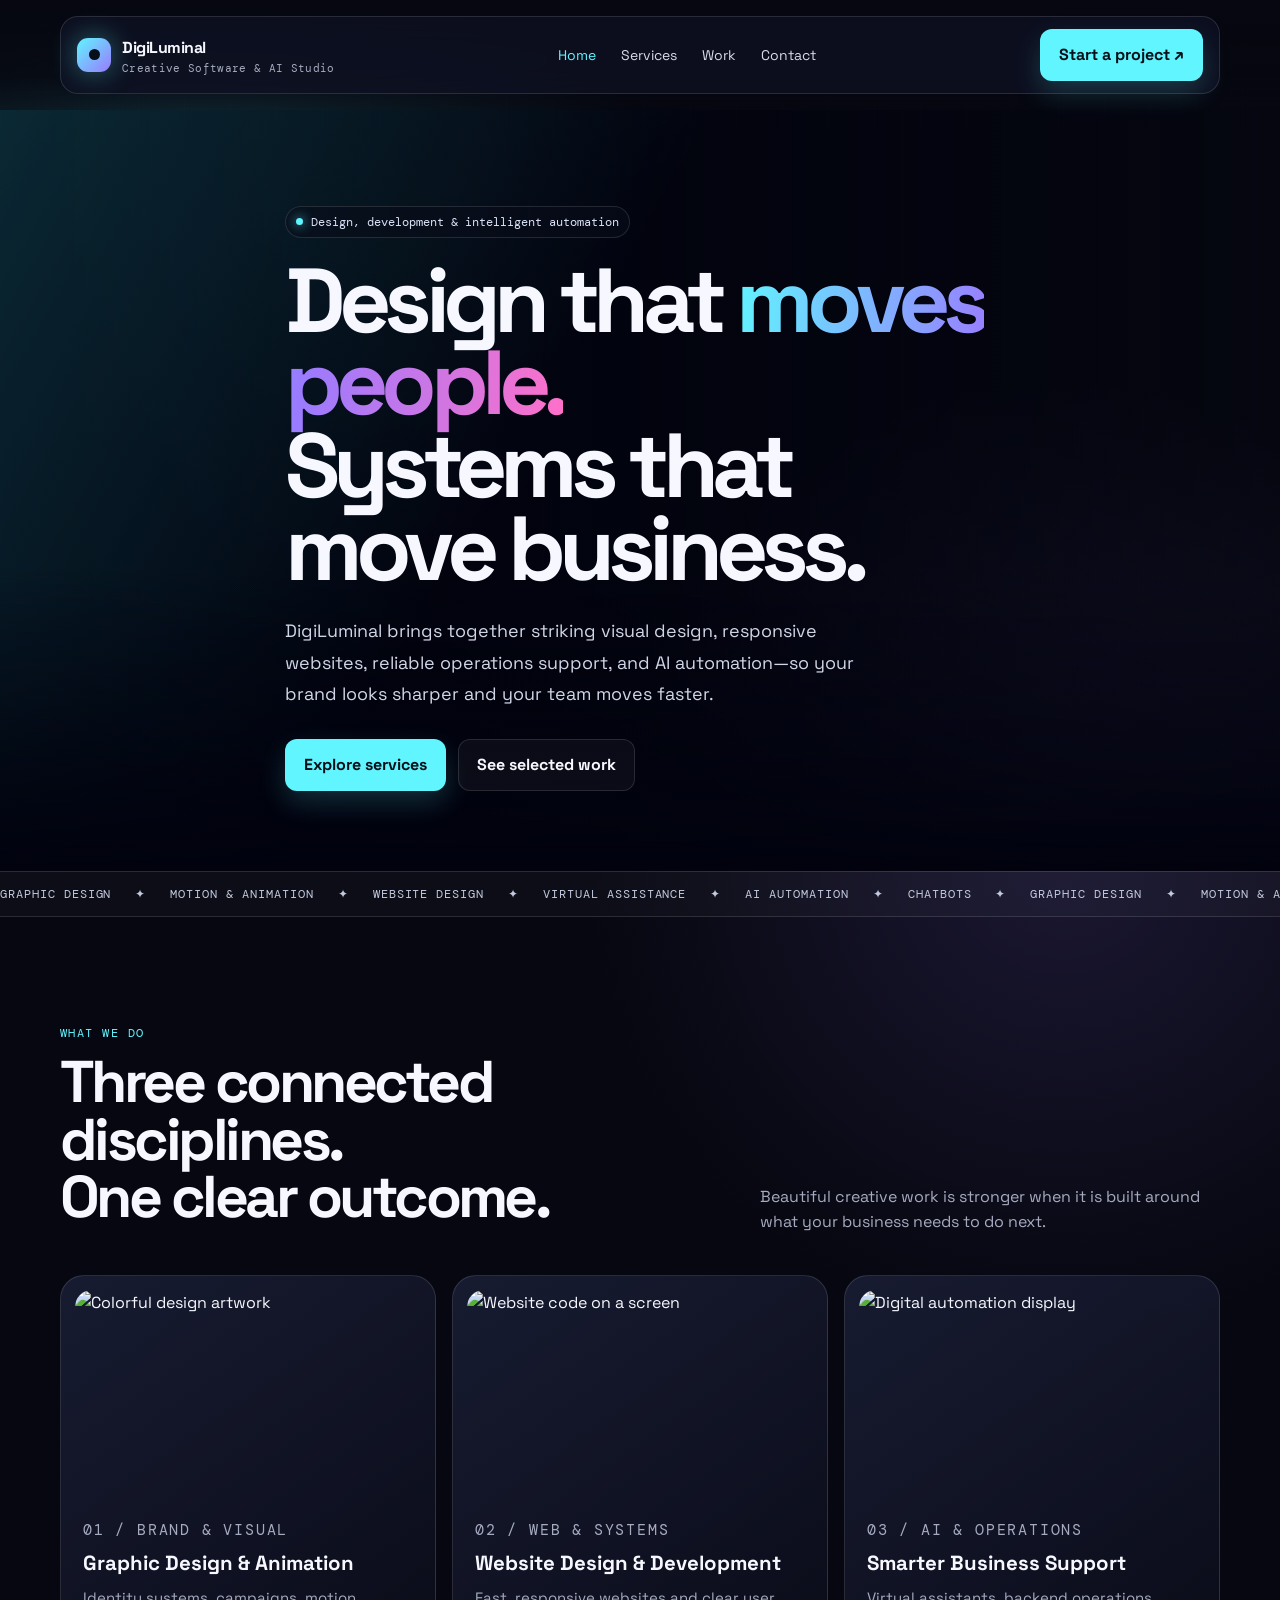
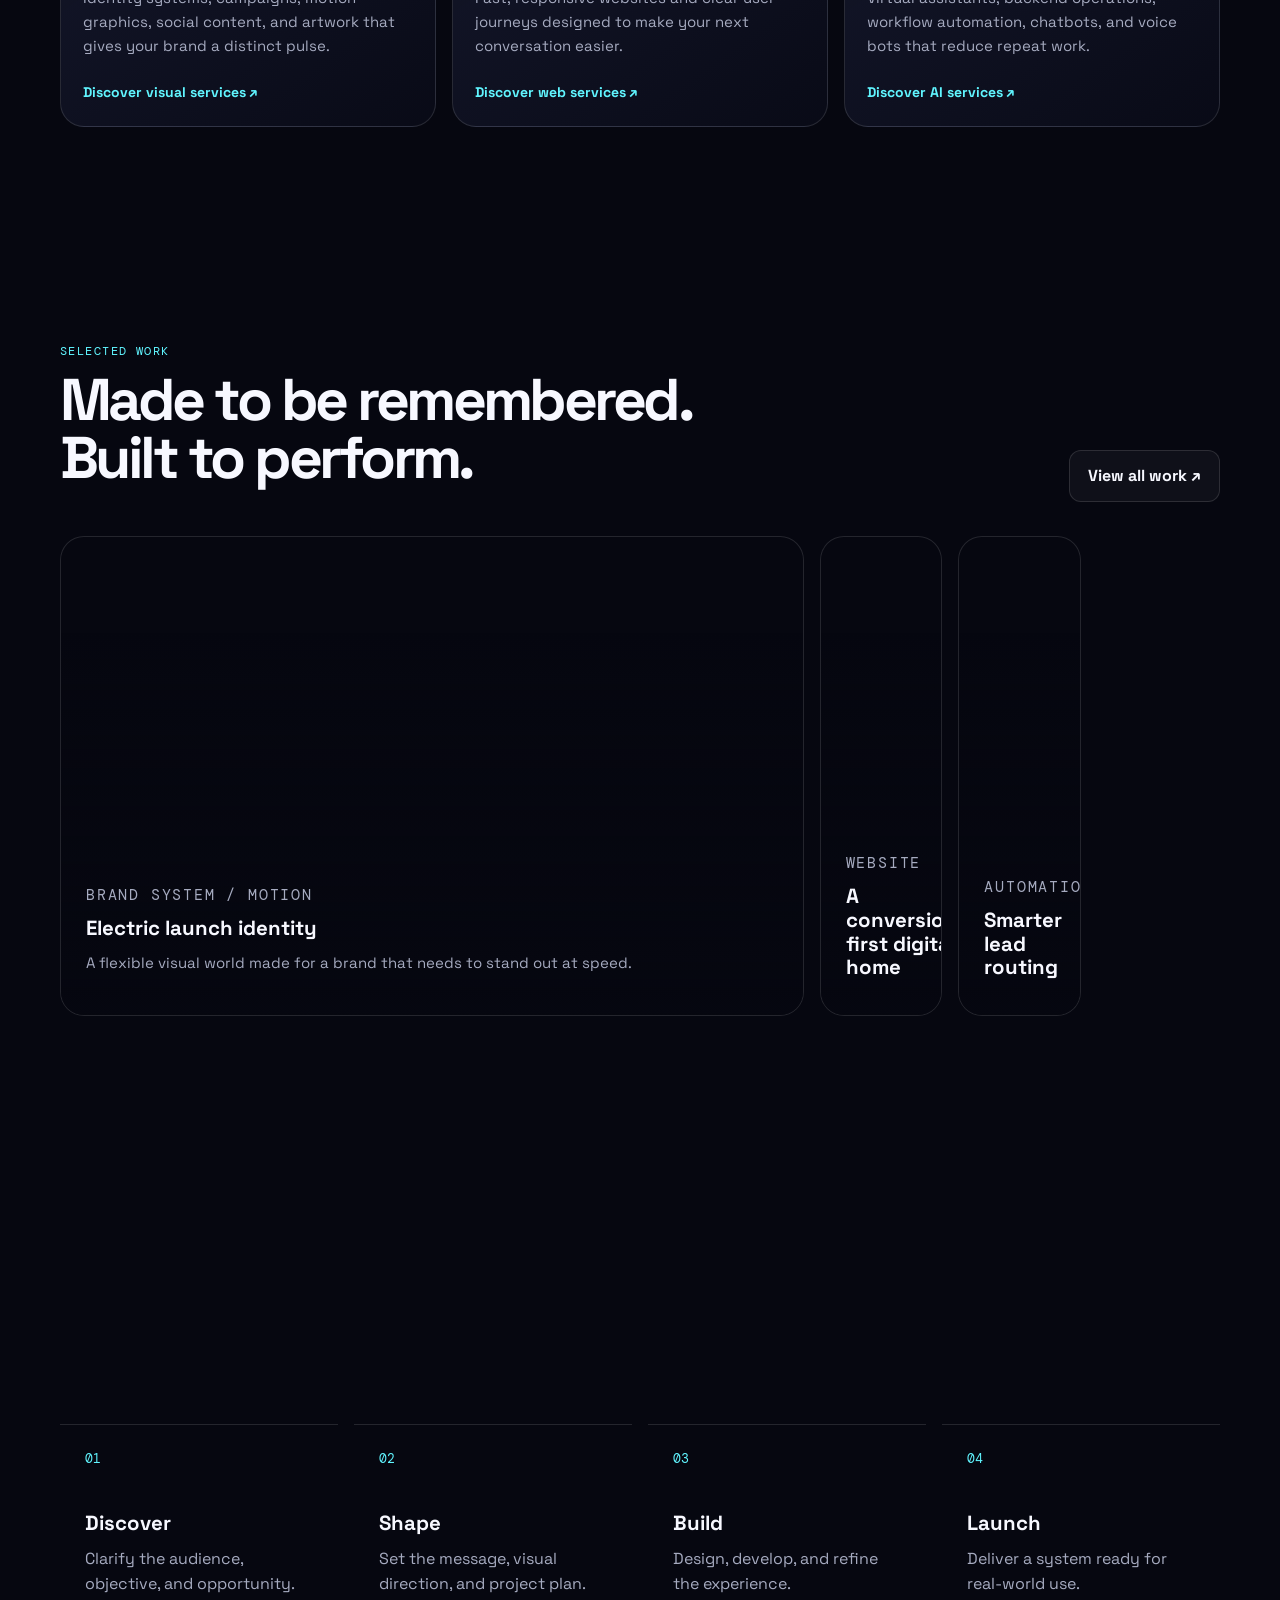
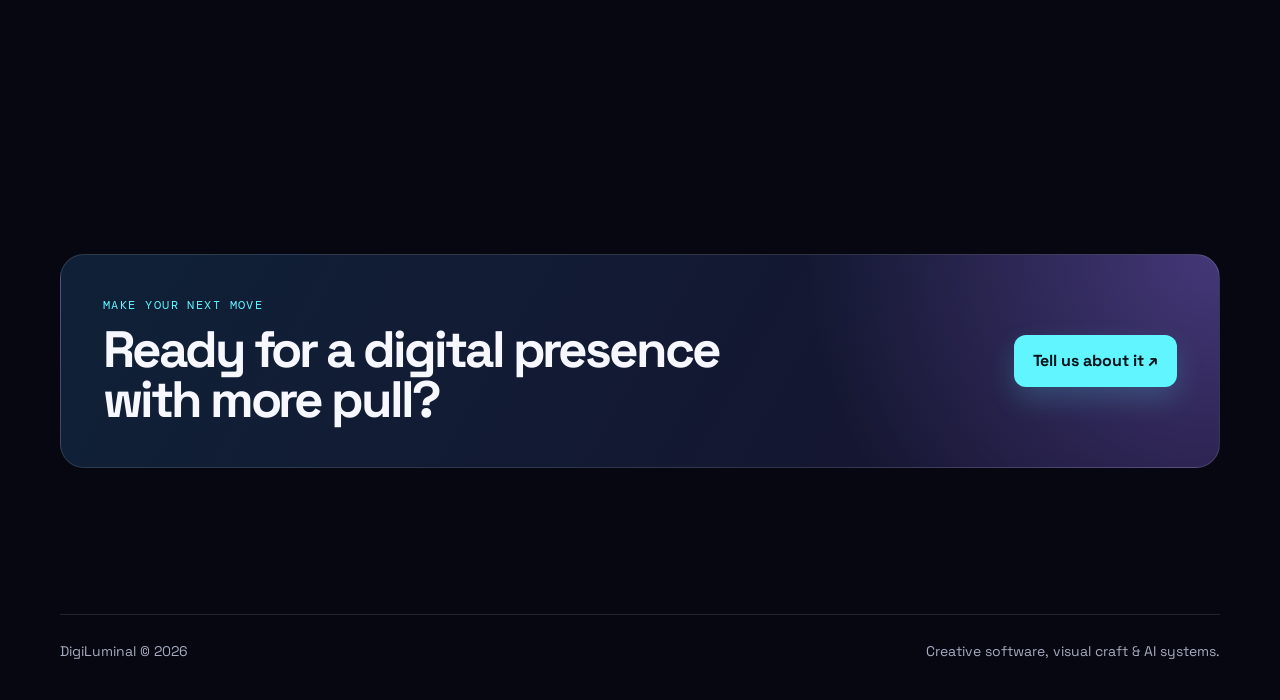
==== DigiLuminal/index.html @ 79107f61 "Add files via upload" ====
<!doctype html>
<html lang="en">
<head>
  <meta charset="utf-8"><meta name="viewport" content="width=device-width,initial-scale=1">
  <meta name="description" content="DigiLuminal is a creative software and AI studio for bold brands and smarter operations.">
  <title>DigiLuminal — Creative Software & AI Studio</title><link rel="stylesheet" href="assets/css/style.css"><script src="assets/js/main.js" defer></script>
</head>
<body>
  <header class="topbar"><div class="container"><nav class="nav"><a class="brand" href="index.html"><span class="mark"><i></i></span><span>DigiLuminal<small>Creative Software & AI Studio</small></span></a><button class="menu-toggle" aria-label="Toggle menu">☰</button><div class="nav-links"><a class="active" href="index.html">Home</a><a href="services.html">Services</a><a href="work.html">Work</a><a href="contact.html">Contact</a></div><a class="button primary" href="contact.html">Start a project ↗</a></nav></div></header>
  <main>
    <section class="hero"><div class="hero-media"></div><div class="container hero-copy reveal"><span class="eyebrow">Design, development & intelligent automation</span><h1>Design that <span class="accent">moves people.</span><br>Systems that move business.</h1><p class="lead">DigiLuminal brings together striking visual design, responsive websites, reliable operations support, and AI automation—so your brand looks sharper and your team moves faster.</p><div class="actions"><a class="button primary" href="services.html">Explore services</a><a class="button secondary" href="work.html">See selected work</a></div></div></section>
    <div class="ticker"><div class="ticker-inner"><span>Graphic Design</span><span>✦</span><span>Motion & Animation</span><span>✦</span><span>Website Design</span><span>✦</span><span>Virtual Assistance</span><span>✦</span><span>AI Automation</span><span>✦</span><span>Chatbots</span><span>✦</span><span>Graphic Design</span><span>✦</span><span>Motion & Animation</span><span>✦</span><span>Website Design</span><span>✦</span><span>Virtual Assistance</span><span>✦</span><span>AI Automation</span><span>✦</span></div></div>
    <section class="section"><div class="container"><div class="section-head reveal"><div><p class="label">What we do</p><h2>Three connected disciplines.<br>One clear outcome.</h2></div><p>Beautiful creative work is stronger when it is built around what your business needs to do next.</p></div><div class="grid-3">
      <article class="card service-card reveal"><img class="card-image" src="https://images.unsplash.com/photo-1558655146-9f40138edfeb?auto=format&fit=crop&w=900&q=80" alt="Colorful design artwork"><div class="card-copy"><p class="label">01 / Brand & visual</p><h3>Graphic Design & Animation</h3><p>Identity systems, campaigns, motion graphics, social content, and artwork that gives your brand a distinct pulse.</p><a class="link" href="services.html#visual">Discover visual services</a></div></article>
      <article class="card service-card reveal"><img class="card-image" src="https://images.unsplash.com/photo-1498050108023-c5249f4df085?auto=format&fit=crop&w=900&q=80" alt="Website code on a screen"><div class="card-copy"><p class="label">02 / Web & systems</p><h3>Website Design & Development</h3><p>Fast, responsive websites and clear user journeys designed to make your next conversation easier.</p><a class="link" href="services.html#web">Discover web services</a></div></article>
      <article class="card service-card reveal"><img class="card-image" src="https://images.unsplash.com/photo-1550751827-4bd374c3f58b?auto=format&fit=crop&w=900&q=80" alt="Digital automation display"><div class="card-copy"><p class="label">03 / AI & operations</p><h3>Smarter Business Support</h3><p>Virtual assistants, backend operations, workflow automation, chatbots, and voice bots that reduce repeat work.</p><a class="link" href="services.html#automation">Discover AI services</a></div></article>
    </div></div></section>
    <section class="section"><div class="container"><div class="section-head reveal"><div><p class="label">Selected work</p><h2>Made to be remembered.<br>Built to perform.</h2></div><a class="button secondary" href="work.html">View all work ↗</a></div><div class="work-grid"><article class="card case large reveal"><div class="case-copy"><p class="label">Brand system / motion</p><h3>Electric launch identity</h3><p>A flexible visual world made for a brand that needs to stand out at speed.</p></div></article><div class="grid-3"><article class="card case reveal"><div class="case-copy"><p class="label">Website</p><h3>A conversion-first digital home</h3></div></article><article class="card case reveal"><div class="case-copy"><p class="label">Automation</p><h3>Smarter lead routing</h3></div></article></div></div></div></section>
    <section class="section"><div class="container"><div class="section-head reveal"><div><p class="label">How it works</p><h2>Creative clarity from<br>first brief to launch.</h2></div><p>We keep the process collaborative, direct, and focused on work that makes a measurable difference.</p></div><div class="process"><article class="step reveal"><h3>Discover</h3><p>Clarify the audience, objective, and opportunity.</p></article><article class="step reveal"><h3>Shape</h3><p>Set the message, visual direction, and project plan.</p></article><article class="step reveal"><h3>Build</h3><p>Design, develop, and refine the experience.</p></article><article class="step reveal"><h3>Launch</h3><p>Deliver a system ready for real-world use.</p></article></div></div></section>
    <section class="section"><div class="container"><div class="cta-band reveal"><div><p class="label">Make your next move</p><h2>Ready for a digital presence with more pull?</h2></div><a class="button primary" href="contact.html">Tell us about it ↗</a></div></div></section>
  </main>
  <footer class="footer"><div class="container footer-inner"><span>DigiLuminal © <span data-year></span></span><span>Creative software, visual craft & AI systems.</span></div></footer>
</body></html>
---- DigiLuminal/assets/css/style.css ----
@import url('https://fonts.googleapis.com/css2?family=DM+Mono:wght@400;500&family=Space+Grotesk:wght@400;500;600;700&display=swap');

:root { --ink:#060710; --panel:#101324; --text:#f7f8ff; --muted:#a6abc0; --cyan:#60f5ff; --violet:#9a7bff; --pink:#ff70c9; --line:rgba(255,255,255,.12); --radius:24px; }
* { box-sizing:border-box; }
html { scroll-behavior:smooth; }
body { margin:0; color:var(--text); background:radial-gradient(circle at 15% 5%,rgba(85,242,255,.13),transparent 28rem),radial-gradient(circle at 83% 22%,rgba(154,123,255,.14),transparent 30rem),var(--ink); font:16px/1.6 'Space Grotesk',Arial,sans-serif; overflow-x:hidden; }
body:before { content:''; position:fixed; inset:0; pointer-events:none; opacity:.17; background-image:linear-gradient(rgba(255,255,255,.055) 1px,transparent 1px),linear-gradient(90deg,rgba(255,255,255,.055) 1px,transparent 1px); background-size:46px 46px; mask-image:linear-gradient(#000,transparent 80%); }
a { color:inherit; text-decoration:none; } img { max-width:100%; display:block; } button,input,select,textarea { font:inherit; }
.container { width:min(1160px,calc(100% - 32px)); margin:auto; }
.topbar { position:sticky; top:0; z-index:10; padding:16px 0; background:linear-gradient(var(--ink),rgba(6,7,16,.72) 70%,transparent); }
.nav { display:flex; align-items:center; justify-content:space-between; gap:20px; padding:12px 16px; background:rgba(16,19,36,.72); border:1px solid var(--line); border-radius:18px; backdrop-filter:blur(18px); }
.brand { display:flex; align-items:center; gap:11px; font-weight:700; letter-spacing:-.03em; }.brand small{display:block;color:var(--muted);font:11px 'DM Mono',monospace;letter-spacing:.03em}.mark { width:34px;height:34px;border-radius:11px;display:grid;place-items:center;background:linear-gradient(135deg,var(--cyan),var(--violet));box-shadow:0 0 28px rgba(96,245,255,.4)}.mark i{width:11px;height:11px;border-radius:50%;background:#071019;display:block}
.nav-links { display:flex; align-items:center; gap:25px; color:#d7dbec; font-size:14px; }.nav-links a:hover,.nav-links a.active { color:var(--cyan); }.menu-toggle{display:none}
.button { display:inline-flex; align-items:center; justify-content:center; gap:8px; padding:12px 18px; border:1px solid transparent; border-radius:12px; font-weight:700; transition:transform .2s,box-shadow .2s,border-color .2s; cursor:pointer; }.button:hover{transform:translateY(-2px)}.button.primary{color:#071019;background:var(--cyan);box-shadow:0 12px 28px rgba(96,245,255,.18)}.button.secondary{border-color:var(--line);background:rgba(255,255,255,.04)}
.hero { position:relative; min-height:680px; display:grid; align-items:center; overflow:hidden; }.hero-media { position:absolute;inset:0;z-index:-2;background:linear-gradient(90deg,#060710 4%,rgba(6,7,16,.76) 49%,rgba(6,7,16,.23)),url('https://images.unsplash.com/photo-1550745165-9bc0b252726f?auto=format&fit=crop&w=1800&q=85') center/cover;filter:saturate(1.25) contrast(1.04);}.hero-media:after{content:'';position:absolute;inset:0;background:linear-gradient(transparent 60%,var(--ink)),linear-gradient(120deg,rgba(96,245,255,.15),transparent 42%)}
.hero-copy { max-width:710px; padding:96px 0 80px; }.eyebrow { display:inline-flex;gap:8px;align-items:center;padding:7px 10px;border:1px solid var(--line);border-radius:999px;background:rgba(9,12,25,.6);color:#dce3f8;font:12px 'DM Mono',monospace; }.eyebrow:before{content:'';width:7px;height:7px;border-radius:50%;background:var(--cyan);box-shadow:0 0 12px var(--cyan)}
h1,h2,h3,p { margin-top:0; }h1{font-size:clamp(3.2rem,7.1vw,6.6rem);line-height:.91;letter-spacing:-.075em;margin:22px 0 25px}h2{font-size:clamp(2.15rem,4.6vw,4.1rem);line-height:.98;letter-spacing:-.06em;margin-bottom:15px}h3{font-size:1.28rem;line-height:1.15;margin-bottom:10px}.accent{background:linear-gradient(95deg,var(--cyan),var(--violet),var(--pink));color:transparent;background-clip:text}.lead{max-width:610px;color:#d1d6e7;font-size:clamp(1rem,1.4vw,1.18rem);line-height:1.75}.actions{display:flex;flex-wrap:wrap;gap:12px;margin-top:30px}
.section{padding:108px 0;}.section-head{display:flex;justify-content:space-between;gap:24px;align-items:end;margin-bottom:34px}.section-head>p{max-width:460px;color:var(--muted);margin-bottom:6px}.label{color:var(--cyan);text-transform:uppercase;font:12px 'DM Mono',monospace;letter-spacing:.12em;margin-bottom:12px}
.ticker{border-top:1px solid var(--line);border-bottom:1px solid var(--line);overflow:hidden;background:rgba(255,255,255,.025)}.ticker-inner{width:max-content;display:flex;gap:24px;padding:14px 0;animation:ticker 24s linear infinite;color:#c2c9de;font:12px 'DM Mono',monospace;letter-spacing:.08em;text-transform:uppercase}@keyframes ticker{to{transform:translateX(-50%)}}
.grid-3,.work-grid,.details-grid,.process { display:grid;gap:16px; }.grid-3{grid-template-columns:repeat(3,1fr)}.card{border:1px solid var(--line);border-radius:var(--radius);background:linear-gradient(145deg,rgba(27,31,55,.85),rgba(10,12,25,.78));overflow:hidden}.service-card{padding:14px;transition:transform .25s,border-color .25s}.service-card:hover{transform:translateY(-6px);border-color:rgba(96,245,255,.52)}.card-image{height:210px;object-fit:cover;width:100%;border-radius:17px}.card-copy{padding:20px 8px 8px}.card-copy p,.case-copy p,.detail-copy p{color:var(--muted);font-size:15px}.link{display:inline-flex;color:var(--cyan);font-size:14px;font-weight:700;margin-top:8px}.link:after{content:' ↗';margin-left:3px}
.work-grid{grid-template-columns:1.3fr .7fr}.case{min-height:310px;position:relative;background:center/cover;display:flex;align-items:end}.case:after{content:'';position:absolute;inset:0;background:linear-gradient(transparent 20%,rgba(6,7,16,.95))}.case-copy{position:relative;z-index:1;padding:25px}.case.large{min-height:480px}.case:first-child{background-image:url('https://images.unsplash.com/photo-1634017839464-5c339ebe3cb4?auto=format&fit=crop&w=1600&q=85')}.case:nth-child(2){background-image:url('https://images.unsplash.com/photo-1558655146-9f40138edfeb?auto=format&fit=crop&w=1000&q=85')}.case:nth-child(3){background-image:url('https://images.unsplash.com/photo-1550751827-4bd374c3f58b?auto=format&fit=crop&w=1000&q=85')}
.process{grid-template-columns:repeat(4,1fr);counter-reset:step}.step{padding:25px;border-top:1px solid var(--line);color:var(--muted)}.step:before{counter-increment:step;content:'0' counter(step);display:block;color:var(--cyan);font:13px 'DM Mono',monospace;margin-bottom:45px}.step h3{color:var(--text)}
.cta-band{padding:42px;border-radius:var(--radius);background:radial-gradient(circle at 100% 0,rgba(154,123,255,.35),transparent 35%),linear-gradient(120deg,#0f2137,#17122f);border:1px solid var(--line);display:flex;justify-content:space-between;align-items:center;gap:30px}.cta-band h2{font-size:clamp(2rem,4vw,3.5rem);margin:0;max-width:690px}.footer{padding:38px 0;color:var(--muted);font-size:14px}.footer-inner{border-top:1px solid var(--line);padding-top:25px;display:flex;justify-content:space-between;gap:20px}
.page-hero{padding:100px 0 55px;position:relative}.page-hero .lead{max-width:700px}.details-grid{grid-template-columns:repeat(2,1fr)}.service-detail{display:grid;grid-template-columns:.85fr 1.15fr;min-height:400px}.detail-visual{min-height:100%;background:center/cover}.service-detail:nth-child(1) .detail-visual{background-image:url('https://images.unsplash.com/photo-1558655146-d09347e92766?auto=format&fit=crop&w=1000&q=85')}.service-detail:nth-child(2) .detail-visual{background-image:url('https://images.unsplash.com/photo-1498050108023-c5249f4df085?auto=format&fit=crop&w=1000&q=85')}.service-detail:nth-child(3) .detail-visual{background-image:url('https://images.unsplash.com/photo-1454165804606-c3d57bc86b40?auto=format&fit=crop&w=1000&q=85')}.service-detail:nth-child(4) .detail-visual{background-image:url('https://images.unsplash.com/photo-1531482615713-2afd69097998?auto=format&fit=crop&w=1000&q=85')}.service-detail:nth-child(5) .detail-visual{background-image:url('https://images.unsplash.com/photo-1555949963-aa79dcee981c?auto=format&fit=crop&w=1000&q=85')}.service-detail:nth-child(6) .detail-visual{background-image:url('https://images.unsplash.com/photo-1516321318423-f06f85e504b3?auto=format&fit=crop&w=1000&q=85')}.detail-copy{padding:28px}.detail-copy ul{padding-left:18px;color:#d7dcec}.detail-copy li{margin:8px 0}.stat-row{display:grid;grid-template-columns:repeat(3,1fr);gap:16px}.stat{padding:22px}.stat strong{display:block;font-size:2rem;color:var(--cyan)}
.filter-row{display:flex;flex-wrap:wrap;gap:9px;margin-bottom:25px}.filter{padding:8px 12px;background:transparent;border:1px solid var(--line);color:#dce1f3;border-radius:999px;cursor:pointer}.filter.active,.filter:hover{color:#061019;background:var(--cyan);border-color:var(--cyan)}.portfolio-grid{display:grid;grid-template-columns:repeat(12,1fr);gap:16px}.project{grid-column:span 4;min-height:355px;position:relative;display:flex;align-items:end;background:center/cover;overflow:hidden}.project.wide{grid-column:span 8}.project:after{content:'';position:absolute;inset:0;background:linear-gradient(transparent,rgba(6,7,16,.94))}.project-copy{position:relative;z-index:1;padding:24px}.project:nth-child(1){background-image:url('https://images.unsplash.com/photo-1550745165-9bc0b252726f?auto=format&fit=crop&w=1200&q=85')}.project:nth-child(2){background-image:url('https://images.unsplash.com/photo-1561070791-2526d30994b5?auto=format&fit=crop&w=1200&q=85')}.project:nth-child(3){background-image:url('https://images.unsplash.com/photo-1558655146-364adaf1fcc9?auto=format&fit=crop&w=1200&q=85')}.project:nth-child(4){background-image:url('https://images.unsplash.com/photo-1551288049-bebda4e38f71?auto=format&fit=crop&w=1200&q=85')}.project:nth-child(5){background-image:url('https://images.unsplash.com/photo-1497366754035-f200968a6e72?auto=format&fit=crop&w=1200&q=85')}
.contact-grid{display:grid;grid-template-columns:.8fr 1.2fr;gap:42px;align-items:start}.contact-points{display:grid;gap:12px;margin-top:30px}.point{padding:16px;border-left:2px solid var(--cyan);background:rgba(255,255,255,.035)}.form{padding:25px}.field{display:grid;gap:7px;margin-bottom:15px}.field label{font-size:14px;color:#d9dff1}.field input,.field select,.field textarea{width:100%;color:white;background:rgba(255,255,255,.045);border:1px solid var(--line);border-radius:10px;padding:12px}.field textarea{resize:vertical;min-height:130px}.field input:focus,.field select:focus,.field textarea:focus{outline:2px solid rgba(96,245,255,.35);border-color:var(--cyan)}.form-status{min-height:24px;margin:10px 0 0;color:var(--cyan);font-size:14px}
.reveal{opacity:0;transform:translateY(20px);transition:opacity .65s ease,transform .65s ease}.reveal.visible{opacity:1;transform:none}
@media(max-width:800px){.nav-links{display:none}.nav-links.open{display:flex;position:absolute;top:70px;left:0;right:0;padding:17px;flex-direction:column;align-items:stretch;background:#101324;border:1px solid var(--line);border-radius:16px}.menu-toggle{display:grid;place-items:center;width:38px;height:38px;color:white;background:transparent;border:1px solid var(--line);border-radius:10px}.nav>.button{display:none}.grid-3,.process,.details-grid,.contact-grid,.work-grid{grid-template-columns:1fr}.work-grid .large{min-height:375px}.section{padding:76px 0}.section-head,.cta-band{align-items:flex-start;flex-direction:column}.service-detail{grid-template-columns:1fr}.detail-visual{height:210px}.portfolio-grid{grid-template-columns:1fr}.project,.project.wide{grid-column:auto;min-height:310px}.stat-row{grid-template-columns:1fr}.hero{min-height:590px}.hero-media{background-position:60% center}.footer-inner{flex-direction:column}.page-hero{padding-top:65px}}
@media(prefers-reduced-motion:reduce){*,*:before,*:after{animation-duration:.01ms!important;animation-iteration-count:1!important;scroll-behavior:auto!important;transition-duration:.01ms!important}.reveal{opacity:1;transform:none}}
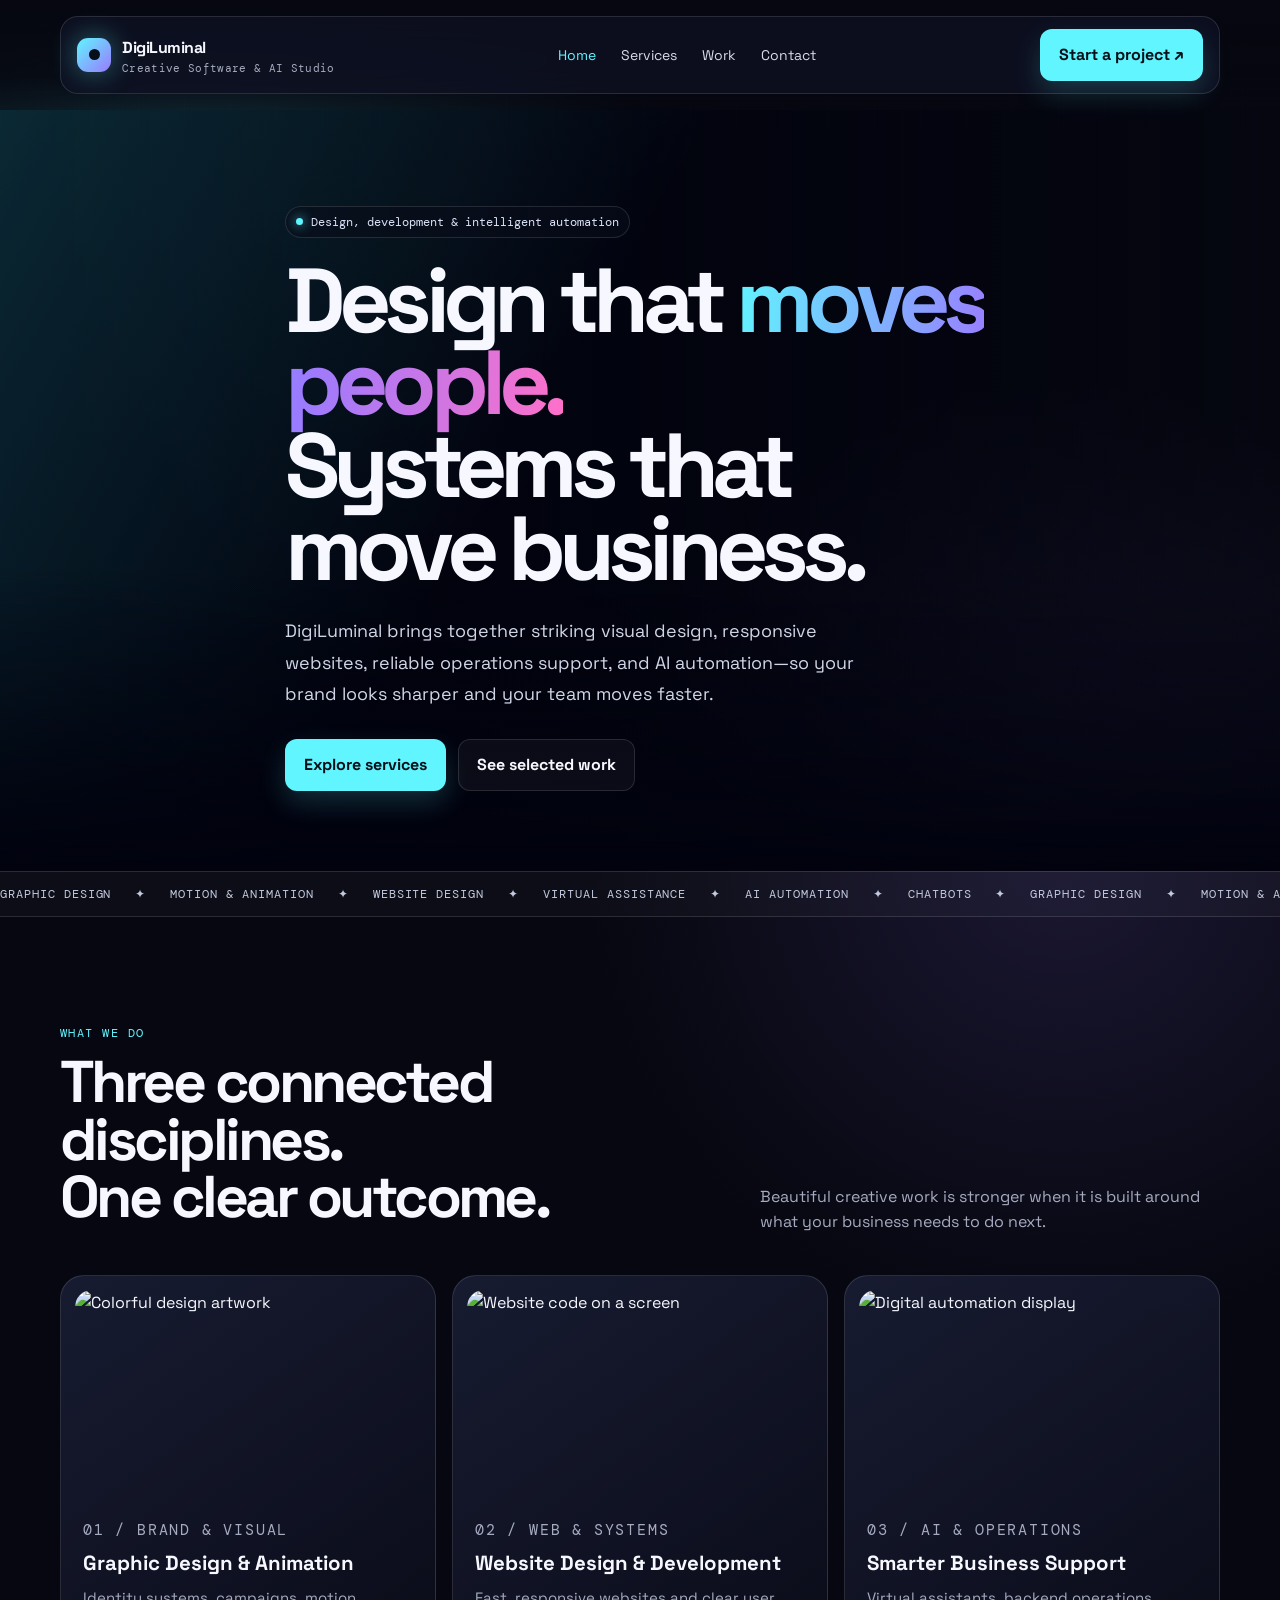
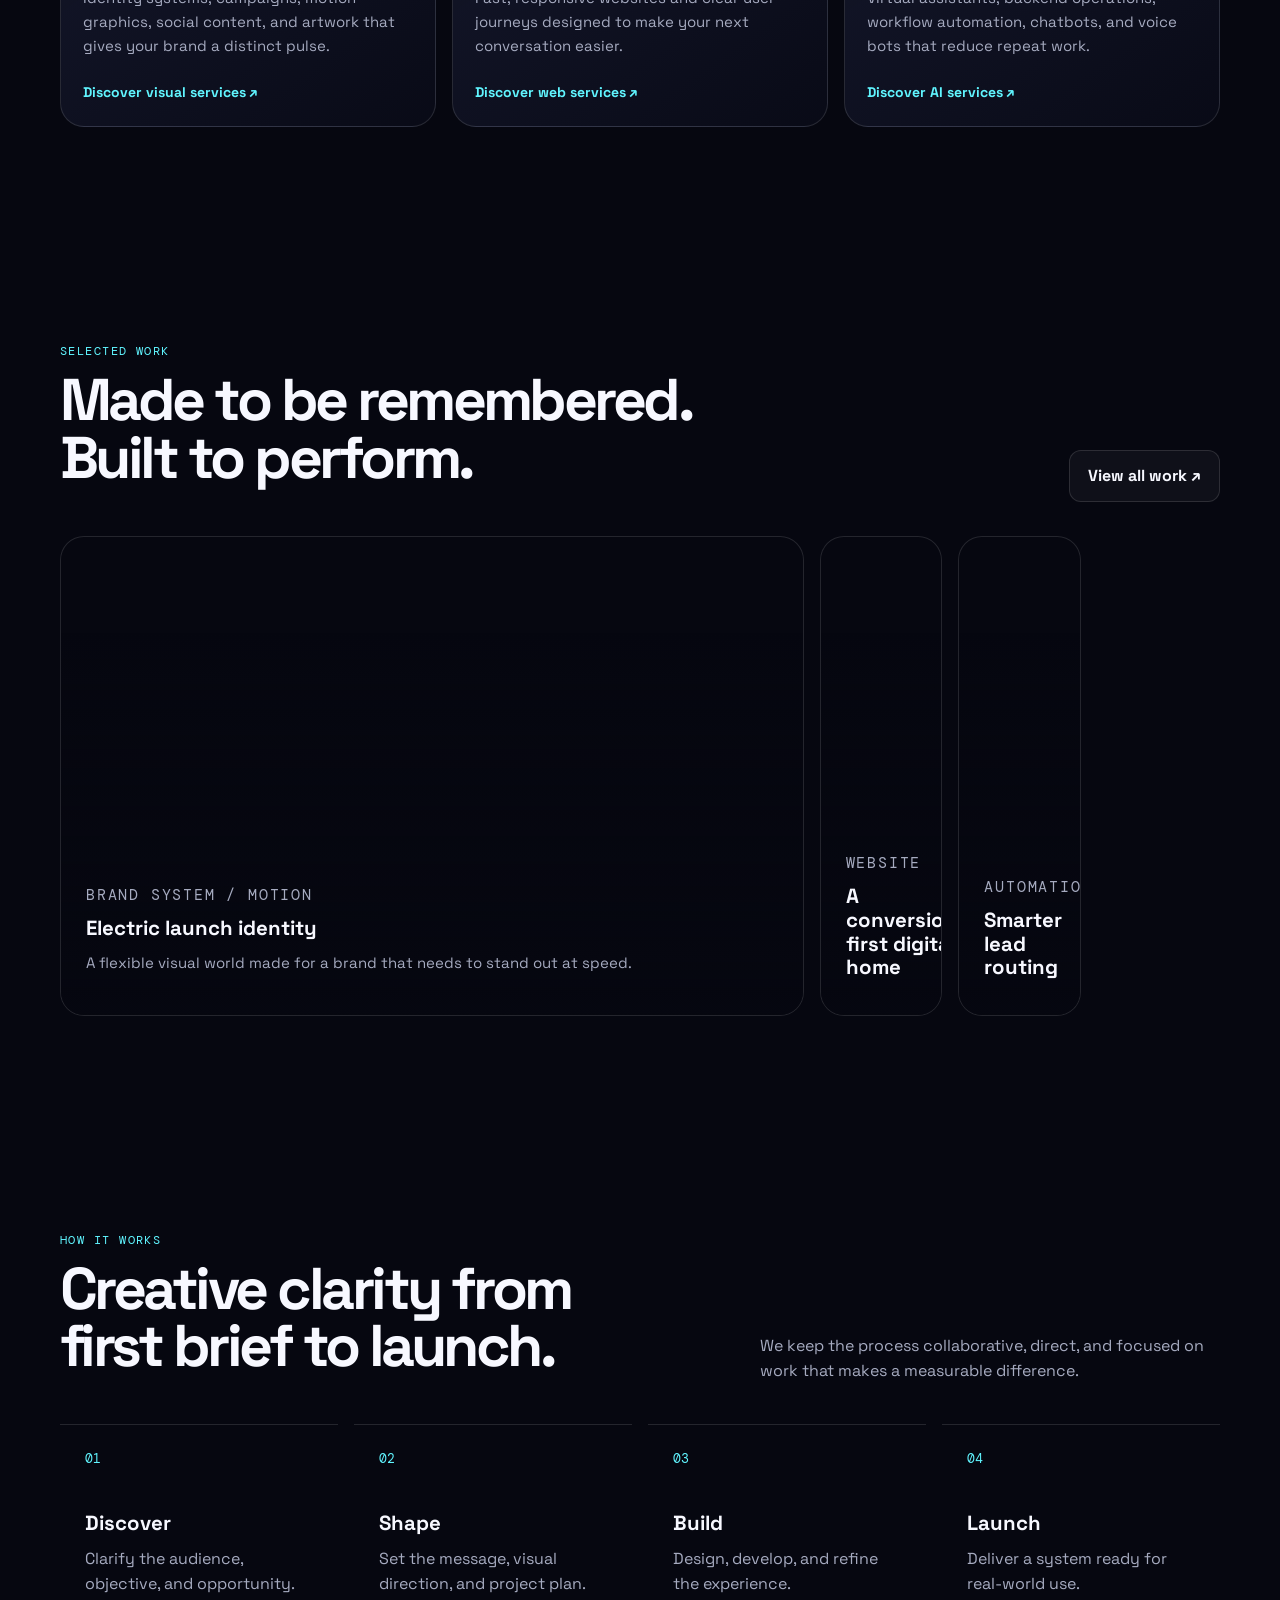
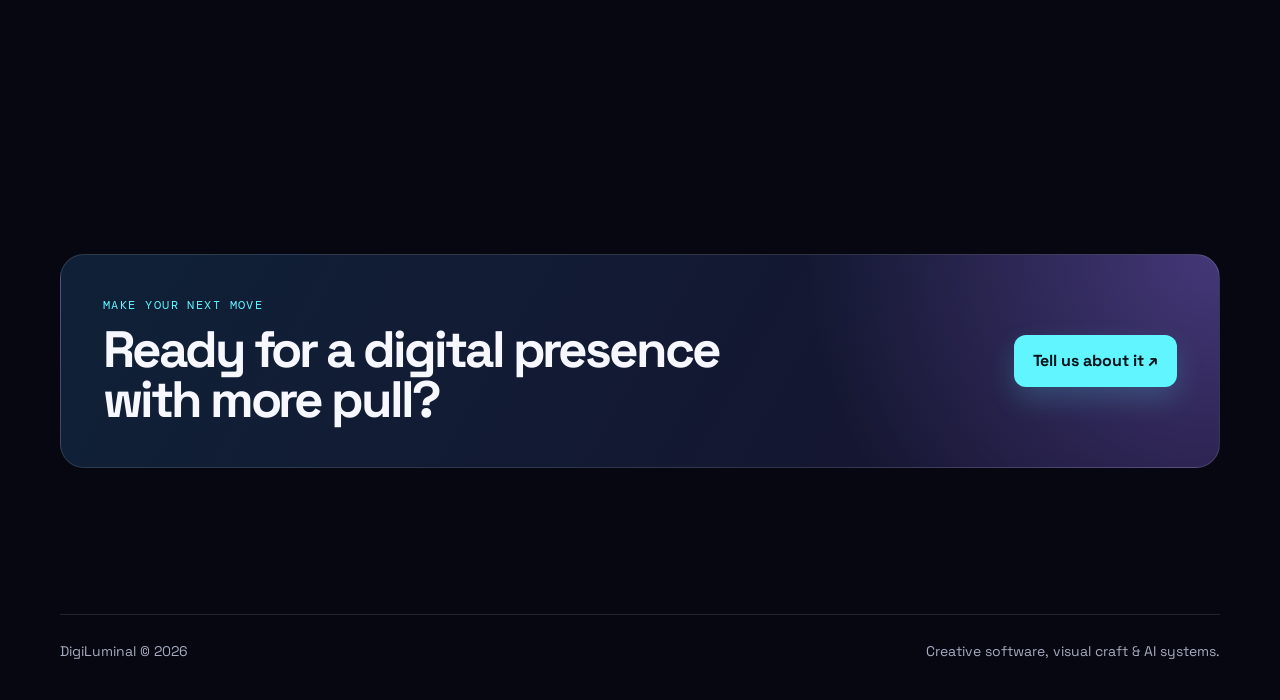
==== commit 866a0d93: "Fix homepage content and ensure full DigiLuminal layout renders" ====
--- a/DigiLuminal/index.html
+++ b/DigiLuminal/index.html
@@ -1,23 +1,165 @@
 <!doctype html>
 <html lang="en">
 <head>
-  <meta charset="utf-8"><meta name="viewport" content="width=device-width,initial-scale=1">
+  <meta charset="utf-8">
+  <meta name="viewport" content="width=device-width,initial-scale=1">
   <meta name="description" content="DigiLuminal is a creative software and AI studio for bold brands and smarter operations.">
-  <title>DigiLuminal — Creative Software & AI Studio</title><link rel="stylesheet" href="assets/css/style.css"><script src="assets/js/main.js" defer></script>
+  <title>DigiLuminal — Creative Software & AI Studio</title>
+  <link rel="stylesheet" href="assets/css/style.css">
+  <script src="assets/js/main.js" defer></script>
 </head>
 <body>
-  <header class="topbar"><div class="container"><nav class="nav"><a class="brand" href="index.html"><span class="mark"><i></i></span><span>DigiLuminal<small>Creative Software & AI Studio</small></span></a><button class="menu-toggle" aria-label="Toggle menu">☰</button><div class="nav-links"><a class="active" href="index.html">Home</a><a href="services.html">Services</a><a href="work.html">Work</a><a href="contact.html">Contact</a></div><a class="button primary" href="contact.html">Start a project ↗</a></nav></div></header>
+  <header class="topbar">
+    <div class="container">
+      <nav class="nav">
+        <a class="brand" href="index.html">
+          <span class="mark"><i></i></span>
+          <span>DigiLuminal<small>Creative Software & AI Studio</small></span>
+        </a>
+        <button class="menu-toggle" aria-label="Toggle menu">☰</button>
+        <div class="nav-links">
+          <a class="active" href="index.html">Home</a>
+          <a href="services.html">Services</a>
+          <a href="work.html">Work</a>
+          <a href="contact.html">Contact</a>
+        </div>
+        <a class="button primary" href="contact.html">Start a project ↗</a>
+      </nav>
+    </div>
+  </header>
+
   <main>
-    <section class="hero"><div class="hero-media"></div><div class="container hero-copy reveal"><span class="eyebrow">Design, development & intelligent automation</span><h1>Design that <span class="accent">moves people.</span><br>Systems that move business.</h1><p class="lead">DigiLuminal brings together striking visual design, responsive websites, reliable operations support, and AI automation—so your brand looks sharper and your team moves faster.</p><div class="actions"><a class="button primary" href="services.html">Explore services</a><a class="button secondary" href="work.html">See selected work</a></div></div></section>
-    <div class="ticker"><div class="ticker-inner"><span>Graphic Design</span><span>✦</span><span>Motion & Animation</span><span>✦</span><span>Website Design</span><span>✦</span><span>Virtual Assistance</span><span>✦</span><span>AI Automation</span><span>✦</span><span>Chatbots</span><span>✦</span><span>Graphic Design</span><span>✦</span><span>Motion & Animation</span><span>✦</span><span>Website Design</span><span>✦</span><span>Virtual Assistance</span><span>✦</span><span>AI Automation</span><span>✦</span></div></div>
-    <section class="section"><div class="container"><div class="section-head reveal"><div><p class="label">What we do</p><h2>Three connected disciplines.<br>One clear outcome.</h2></div><p>Beautiful creative work is stronger when it is built around what your business needs to do next.</p></div><div class="grid-3">
-      <article class="card service-card reveal"><img class="card-image" src="https://images.unsplash.com/photo-1558655146-9f40138edfeb?auto=format&fit=crop&w=900&q=80" alt="Colorful design artwork"><div class="card-copy"><p class="label">01 / Brand & visual</p><h3>Graphic Design & Animation</h3><p>Identity systems, campaigns, motion graphics, social content, and artwork that gives your brand a distinct pulse.</p><a class="link" href="services.html#visual">Discover visual services</a></div></article>
-      <article class="card service-card reveal"><img class="card-image" src="https://images.unsplash.com/photo-1498050108023-c5249f4df085?auto=format&fit=crop&w=900&q=80" alt="Website code on a screen"><div class="card-copy"><p class="label">02 / Web & systems</p><h3>Website Design & Development</h3><p>Fast, responsive websites and clear user journeys designed to make your next conversation easier.</p><a class="link" href="services.html#web">Discover web services</a></div></article>
-      <article class="card service-card reveal"><img class="card-image" src="https://images.unsplash.com/photo-1550751827-4bd374c3f58b?auto=format&fit=crop&w=900&q=80" alt="Digital automation display"><div class="card-copy"><p class="label">03 / AI & operations</p><h3>Smarter Business Support</h3><p>Virtual assistants, backend operations, workflow automation, chatbots, and voice bots that reduce repeat work.</p><a class="link" href="services.html#automation">Discover AI services</a></div></article>
-    </div></div></section>
-    <section class="section"><div class="container"><div class="section-head reveal"><div><p class="label">Selected work</p><h2>Made to be remembered.<br>Built to perform.</h2></div><a class="button secondary" href="work.html">View all work ↗</a></div><div class="work-grid"><article class="card case large reveal"><div class="case-copy"><p class="label">Brand system / motion</p><h3>Electric launch identity</h3><p>A flexible visual world made for a brand that needs to stand out at speed.</p></div></article><div class="grid-3"><article class="card case reveal"><div class="case-copy"><p class="label">Website</p><h3>A conversion-first digital home</h3></div></article><article class="card case reveal"><div class="case-copy"><p class="label">Automation</p><h3>Smarter lead routing</h3></div></article></div></div></div></section>
-    <section class="section"><div class="container"><div class="section-head reveal"><div><p class="label">How it works</p><h2>Creative clarity from<br>first brief to launch.</h2></div><p>We keep the process collaborative, direct, and focused on work that makes a measurable difference.</p></div><div class="process"><article class="step reveal"><h3>Discover</h3><p>Clarify the audience, objective, and opportunity.</p></article><article class="step reveal"><h3>Shape</h3><p>Set the message, visual direction, and project plan.</p></article><article class="step reveal"><h3>Build</h3><p>Design, develop, and refine the experience.</p></article><article class="step reveal"><h3>Launch</h3><p>Deliver a system ready for real-world use.</p></article></div></div></section>
-    <section class="section"><div class="container"><div class="cta-band reveal"><div><p class="label">Make your next move</p><h2>Ready for a digital presence with more pull?</h2></div><a class="button primary" href="contact.html">Tell us about it ↗</a></div></div></section>
+    <section class="hero">
+      <div class="hero-media">
+        <video autoplay muted loop playsinline poster="https://images.unsplash.com/photo-1516321318423-f06f85e504b3?auto=format&fit=crop&w=1600&q=80">
+          <source src="https://cdn.coverr.co/videos/coverr-abstract-neon-waves-1561147107238?download=1080p" type="video/mp4">
+        </video>
+      </div>
+      <div class="hero-overlay"></div>
+      <div class="container hero-copy reveal">
+        <span class="eyebrow">Design, development & intelligent automation</span>
+        <h1>Design that <span class="accent">moves people.</span><br>Systems that move business.</h1>
+        <p class="lead">DigiLuminal brings together striking visual design, responsive websites, reliable operations support, and AI automation—so your brand looks sharper and your team moves faster.</p>
+        <div class="actions">
+          <a class="button primary" href="services.html">Explore services</a>
+          <a class="button secondary" href="work.html">See selected work</a>
+        </div>
+      </div>
+    </section>
+
+    <div class="ticker">
+      <div class="ticker-inner">
+        <span>Graphic Design</span><span>✦</span><span>Motion & Animation</span><span>✦</span><span>Website Design</span><span>✦</span><span>Virtual Assistance</span><span>✦</span><span>AI Automation</span><span>✦</span><span>Chatbots</span><span>✦</span>
+        <span>Graphic Design</span><span>✦</span><span>Motion & Animation</span><span>✦</span><span>Website Design</span><span>✦</span><span>Virtual Assistance</span><span>✦</span><span>AI Automation</span><span>✦</span><span>Chatbots</span><span>✦</span>
+      </div>
+    </div>
+
+    <section class="section">
+      <div class="container">
+        <div class="section-head reveal">
+          <div>
+            <p class="label">What we do</p>
+            <h2>Three connected disciplines.<br>One clear outcome.</h2>
+          </div>
+          <p>Beautiful creative work is stronger when it is built around what your business needs to do next.</p>
+        </div>
+
+        <div class="grid-3">
+          <article class="card service-card reveal">
+            <img class="card-image" src="https://images.unsplash.com/photo-1558655146-9f40138edfeb?auto=format&fit=crop&w=900&q=80" alt="Colorful design artwork">
+            <div class="card-copy">
+              <p class="label">01 / Brand & visual</p>
+              <h3>Graphic Design & Animation</h3>
+              <p>Identity systems, campaigns, motion graphics, social content, and artwork that gives your brand a distinct pulse.</p>
+              <a class="link" href="services.html#visual">Discover visual services</a>
+            </div>
+          </article>
+
+          <article class="card service-card reveal">
+            <img class="card-image" src="https://images.unsplash.com/photo-1498050108023-c5249f4df085?auto=format&fit=crop&w=900&q=80" alt="Website code on a screen">
+            <div class="card-copy">
+              <p class="label">02 / Web & systems</p>
+              <h3>Website Design & Development</h3>
+              <p>Fast, responsive websites and clear user journeys designed to make your next conversation easier.</p>
+              <a class="link" href="services.html#web">Discover web services</a>
+            </div>
+          </article>
+
+          <article class="card service-card reveal">
+            <img class="card-image" src="https://images.unsplash.com/photo-1550751827-4bd374c3f58b?auto=format&fit=crop&w=900&q=80" alt="Digital automation display">
+            <div class="card-copy">
+              <p class="label">03 / AI & operations</p>
+              <h3>Smarter Business Support</h3>
+              <p>Virtual assistants, backend operations, workflow automation, chatbots, and voice bots that reduce repeat work.</p>
+              <a class="link" href="services.html#automation">Discover AI services</a>
+            </div>
+          </article>
+        </div>
+      </div>
+    </section>
+
+    <section class="section">
+      <div class="container">
+        <div class="section-head reveal">
+          <div>
+            <p class="label">Selected work</p>
+            <h2>Made to be remembered.<br>Built to perform.</h2>
+          </div>
+          <a class="button secondary" href="work.html">View all work ↗</a>
+        </div>
+
+        <div class="work-grid">
+          <article class="card case large reveal">
+            <div class="case-copy">
+              <p class="label">Brand system / motion</p>
+              <h3>Electric launch identity</h3>
+              <p>A flexible visual world made for a brand that needs to stand out at speed.</p>
+            </div>
+          </article>
+          <div class="grid-3">
+            <article class="card case reveal"><div class="case-copy"><p class="label">Website</p><h3>A conversion-first digital home</h3></div></article>
+            <article class="card case reveal"><div class="case-copy"><p class="label">Automation</p><h3>Smarter lead routing</h3></div></article>
+          </div>
+        </div>
+      </div>
+    </section>
+
+    <section class="section">
+      <div class="container">
+        <div class="section-head reveal">
+          <div>
+            <p class="label">How it works</p>
+            <h2>Creative clarity from<br>first brief to launch.</h2>
+          </div>
+          <p>We keep the process collaborative, direct, and focused on work that makes a measurable difference.</p>
+        </div>
+        <div class="process">
+          <article class="step reveal"><h3>Discover</h3><p>Clarify the audience, objective, and opportunity.</p></article>
+          <article class="step reveal"><h3>Shape</h3><p>Set the message, visual direction, and project plan.</p></article>
+          <article class="step reveal"><h3>Build</h3><p>Design, develop, and refine the experience.</p></article>
+          <article class="step reveal"><h3>Launch</h3><p>Deliver a system ready for real-world use.</p></article>
+        </div>
+      </div>
+    </section>
+
+    <section class="section">
+      <div class="container">
+        <div class="cta-band reveal">
+          <div>
+            <p class="label">Make your next move</p>
+            <h2>Ready for a digital presence with more pull?</h2>
+          </div>
+          <a class="button primary" href="contact.html">Tell us about it ↗</a>
+        </div>
+      </div>
+    </section>
   </main>
-  <footer class="footer"><div class="container footer-inner"><span>DigiLuminal © <span data-year></span></span><span>Creative software, visual craft & AI systems.</span></div></footer>
-</body></html>
+
+  <footer class="footer">
+    <div class="container footer-inner">
+      <span>DigiLuminal © <span data-year></span></span>
+      <span>Creative software, visual craft & AI systems.</span>
+    </div>
+  </footer>
+</body>
+</html>
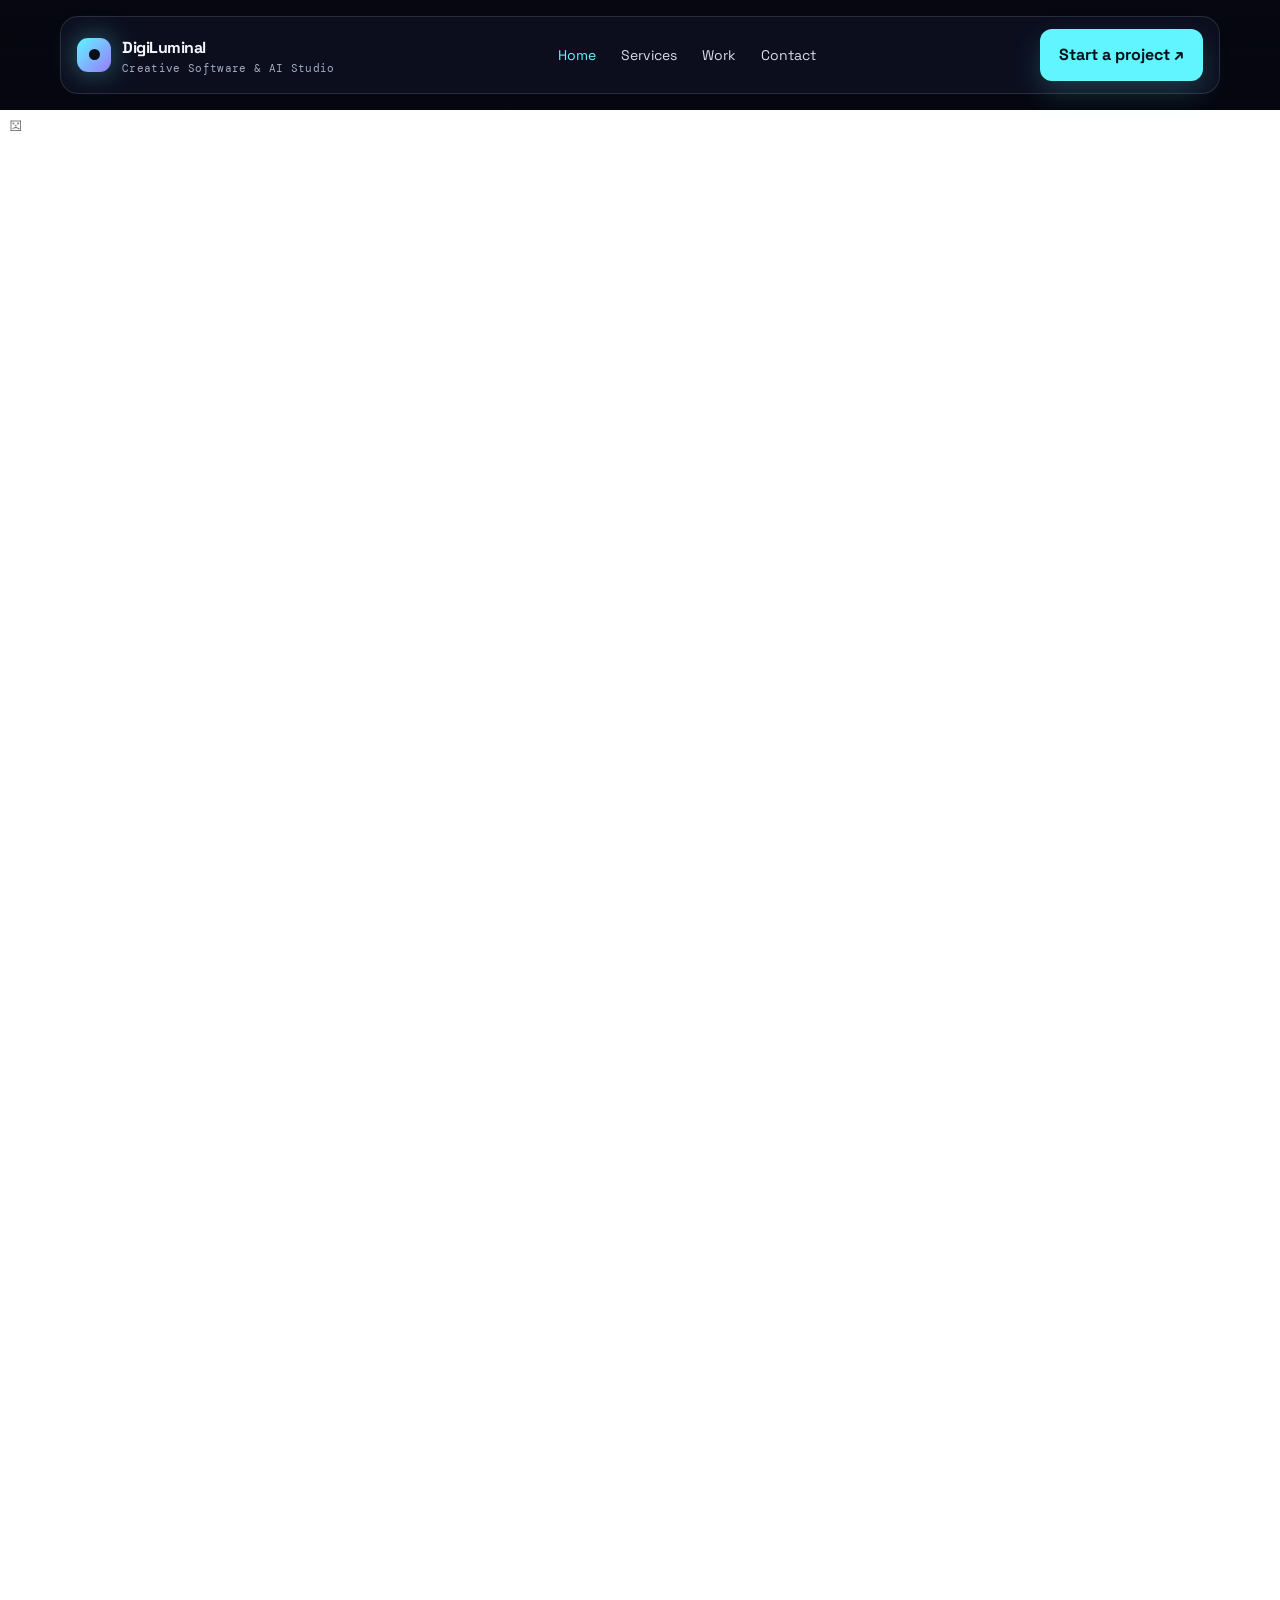
==== commit 786ae2f1: "Rebuild homepage with richer motion-led art direction" ====
--- a/DigiLuminal/index.html
+++ b/DigiLuminal/index.html
@@ -3,7 +3,7 @@
 <head>
   <meta charset="utf-8">
   <meta name="viewport" content="width=device-width,initial-scale=1">
-  <meta name="description" content="DigiLuminal is a creative software and AI studio for bold brands and smarter operations.">
+  <meta name="description" content="DigiLuminal creates premium graphic design, animation, websites, and AI systems for modern businesses.">
   <title>DigiLuminal — Creative Software & AI Studio</title>
   <link rel="stylesheet" href="assets/css/style.css">
   <script src="assets/js/main.js" defer></script>
@@ -31,26 +31,41 @@
   <main>
     <section class="hero">
       <div class="hero-media">
-        <video autoplay muted loop playsinline poster="https://images.unsplash.com/photo-1516321318423-f06f85e504b3?auto=format&fit=crop&w=1600&q=80">
+        <video autoplay muted loop playsinline poster="https://images.unsplash.com/photo-1516321318423-f06f85e504b3?auto=format&fit=crop&w=1800&q=80">
           <source src="https://cdn.coverr.co/videos/coverr-abstract-neon-waves-1561147107238?download=1080p" type="video/mp4">
         </video>
       </div>
       <div class="hero-overlay"></div>
       <div class="container hero-copy reveal">
-        <span class="eyebrow">Design, development & intelligent automation</span>
-        <h1>Design that <span class="accent">moves people.</span><br>Systems that move business.</h1>
-        <p class="lead">DigiLuminal brings together striking visual design, responsive websites, reliable operations support, and AI automation—so your brand looks sharper and your team moves faster.</p>
-        <div class="actions">
+        <span class="eyebrow">Motion-led design, web systems, and intelligent automation</span>
+        <h1>Artful digital experiences<br><span class="accent">that actually sell.</span></h1>
+        <p class="lead">DigiLuminal blends high-end visuals, responsive websites, backend support, and AI automation into one premium studio system — so your brand looks sharper and your operation moves faster.</p>
+        <div class="hero-actions">
           <a class="button primary" href="services.html">Explore services</a>
           <a class="button secondary" href="work.html">See selected work</a>
+        </div>
+
+        <div class="hero-panel">
+          <div class="panel reveal">
+            <strong>Brand & Motion</strong>
+            <p>Visual identity, animation, motion graphics, and standout digital art direction.</p>
+          </div>
+          <div class="panel reveal">
+            <strong>Web & Systems</strong>
+            <p>Responsive websites, UI design, and structure that guides people to action.</p>
+          </div>
+          <div class="panel reveal">
+            <strong>AI & Operations</strong>
+            <p>Chatbots, voice bots, virtual assistance, and workflow automation with polish.</p>
+          </div>
         </div>
       </div>
     </section>
 
     <div class="ticker">
       <div class="ticker-inner">
-        <span>Graphic Design</span><span>✦</span><span>Motion & Animation</span><span>✦</span><span>Website Design</span><span>✦</span><span>Virtual Assistance</span><span>✦</span><span>AI Automation</span><span>✦</span><span>Chatbots</span><span>✦</span>
-        <span>Graphic Design</span><span>✦</span><span>Motion & Animation</span><span>✦</span><span>Website Design</span><span>✦</span><span>Virtual Assistance</span><span>✦</span><span>AI Automation</span><span>✦</span><span>Chatbots</span><span>✦</span>
+        <span>Graphic Design</span><span>✦</span><span>Motion & Animation</span><span>✦</span><span>Website Design</span><span>✦</span><span>AI Integration</span><span>✦</span><span>Virtual Assistance</span><span>✦</span><span>Voice Bots</span><span>✦</span>
+        <span>Graphic Design</span><span>✦</span><span>Motion & Animation</span><span>✦</span><span>Website Design</span><span>✦</span><span>AI Integration</span><span>✦</span><span>Virtual Assistance</span><span>✦</span><span>Voice Bots</span><span>✦</span>
       </div>
     </div>
 
@@ -58,39 +73,50 @@
       <div class="container">
         <div class="section-head reveal">
           <div>
-            <p class="label">What we do</p>
-            <h2>Three connected disciplines.<br>One clear outcome.</h2>
+            <p class="label">What we create</p>
+            <h2>Three disciplines.<br>One premium outcome.</h2>
           </div>
-          <p>Beautiful creative work is stronger when it is built around what your business needs to do next.</p>
+          <p>Use a small number of strong sections. The point is not to cram every service — the point is to make the offer feel clear, valuable, and premium.</p>
         </div>
 
         <div class="grid-3">
           <article class="card service-card reveal">
-            <img class="card-image" src="https://images.unsplash.com/photo-1558655146-9f40138edfeb?auto=format&fit=crop&w=900&q=80" alt="Colorful design artwork">
+            <div class="video-frame">
+              <img src="https://images.unsplash.com/photo-1558655146-9f40138edfeb?auto=format&fit=crop&w=1200&q=80" alt="Abstract creative artwork and design composition">
+              <div class="video-overlay"></div>
+            </div>
             <div class="card-copy">
-              <p class="label">01 / Brand & visual</p>
+              <p class="label">Brand & Visual</p>
               <h3>Graphic Design & Animation</h3>
-              <p>Identity systems, campaigns, motion graphics, social content, and artwork that gives your brand a distinct pulse.</p>
+              <p>Brand art, motion graphics, posters, social content, and visual campaigns with a premium finish.</p>
               <a class="link" href="services.html#visual">Discover visual services</a>
             </div>
           </article>
 
           <article class="card service-card reveal">
-            <img class="card-image" src="https://images.unsplash.com/photo-1498050108023-c5249f4df085?auto=format&fit=crop&w=900&q=80" alt="Website code on a screen">
+            <div class="video-frame">
+              <video autoplay muted loop playsinline poster="https://images.unsplash.com/photo-1498050108023-c5249f4df085?auto=format&fit=crop&w=1200&q=80">
+                <source src="https://cdn.coverr.co/videos/coverr-code-on-a-screen-1563414035850?download=1080p" type="video/mp4">
+              </video>
+              <div class="video-overlay"></div>
+            </div>
             <div class="card-copy">
-              <p class="label">02 / Web & systems</p>
+              <p class="label">Web & Systems</p>
               <h3>Website Design & Development</h3>
-              <p>Fast, responsive websites and clear user journeys designed to make your next conversation easier.</p>
+              <p>Responsive pages, portfolio sites, and clean UI flow designed to keep attention and drive contact.</p>
               <a class="link" href="services.html#web">Discover web services</a>
             </div>
           </article>
 
           <article class="card service-card reveal">
-            <img class="card-image" src="https://images.unsplash.com/photo-1550751827-4bd374c3f58b?auto=format&fit=crop&w=900&q=80" alt="Digital automation display">
+            <div class="video-frame">
+              <img src="https://images.unsplash.com/photo-1550751827-4bd374c3f58b?auto=format&fit=crop&w=1200&q=80" alt="AI and automation concept visual">
+              <div class="video-overlay"></div>
+            </div>
             <div class="card-copy">
-              <p class="label">03 / AI & operations</p>
+              <p class="label">AI & Operations</p>
               <h3>Smarter Business Support</h3>
-              <p>Virtual assistants, backend operations, workflow automation, chatbots, and voice bots that reduce repeat work.</p>
+              <p>Automation, AI chatbots, AI voice bots, and virtual support that removes repetitive work.</p>
               <a class="link" href="services.html#automation">Discover AI services</a>
             </div>
           </article>
@@ -102,22 +128,22 @@
       <div class="container">
         <div class="section-head reveal">
           <div>
-            <p class="label">Selected work</p>
-            <h2>Made to be remembered.<br>Built to perform.</h2>
+            <p class="label">Featured work</p>
+            <h2>Visual stories with a sharper edge.</h2>
           </div>
-          <a class="button secondary" href="work.html">View all work ↗</a>
+          <a class="button secondary" href="work.html">View portfolio ↗</a>
         </div>
 
         <div class="work-grid">
           <article class="card case large reveal">
             <div class="case-copy">
-              <p class="label">Brand system / motion</p>
+              <p class="label">Motion brand system</p>
               <h3>Electric launch identity</h3>
-              <p>A flexible visual world made for a brand that needs to stand out at speed.</p>
+              <p>Created an abstract visual system with movement, glow, and high contrast for a brand that needed instant attention.</p>
             </div>
           </article>
           <div class="grid-3">
-            <article class="card case reveal"><div class="case-copy"><p class="label">Website</p><h3>A conversion-first digital home</h3></div></article>
+            <article class="card case reveal"><div class="case-copy"><p class="label">Website</p><h3>Conversion-first digital home</h3></div></article>
             <article class="card case reveal"><div class="case-copy"><p class="label">Automation</p><h3>Smarter lead routing</h3></div></article>
           </div>
         </div>
@@ -128,16 +154,16 @@
       <div class="container">
         <div class="section-head reveal">
           <div>
-            <p class="label">How it works</p>
-            <h2>Creative clarity from<br>first brief to launch.</h2>
+            <p class="label">Process</p>
+            <h2>From brief to launch,<br>with less noise.</h2>
           </div>
-          <p>We keep the process collaborative, direct, and focused on work that makes a measurable difference.</p>
+          <p>Simple process, clean handoff, and a final result that feels considered on every screen size.</p>
         </div>
         <div class="process">
-          <article class="step reveal"><h3>Discover</h3><p>Clarify the audience, objective, and opportunity.</p></article>
-          <article class="step reveal"><h3>Shape</h3><p>Set the message, visual direction, and project plan.</p></article>
-          <article class="step reveal"><h3>Build</h3><p>Design, develop, and refine the experience.</p></article>
-          <article class="step reveal"><h3>Launch</h3><p>Deliver a system ready for real-world use.</p></article>
+          <article class="step reveal"><h3>Discover</h3><p>Clarify the audience, business goal, and visual ambition.</p></article>
+          <article class="step reveal"><h3>Shape</h3><p>Choose structure, art direction, media, and CTA flow.</p></article>
+          <article class="step reveal"><h3>Build</h3><p>Design and develop the pages with motion and responsiveness.</p></article>
+          <article class="step reveal"><h3>Launch</h3><p>Test, refine, and hand over a polished system ready to use.</p></article>
         </div>
       </div>
     </section>
@@ -146,8 +172,8 @@
       <div class="container">
         <div class="cta-band reveal">
           <div>
-            <p class="label">Make your next move</p>
-            <h2>Ready for a digital presence with more pull?</h2>
+            <p class="label">Ready to begin</p>
+            <h2>A digital presence that feels premium, artistic, and built for business.</h2>
           </div>
           <a class="button primary" href="contact.html">Tell us about it ↗</a>
         </div>
--- a/DigiLuminal/assets/css/style.css
+++ b/DigiLuminal/assets/css/style.css
@@ -1,29 +1,158 @@
 @import url('https://fonts.googleapis.com/css2?family=DM+Mono:wght@400;500&family=Space+Grotesk:wght@400;500;600;700&display=swap');
 
-:root { --ink:#060710; --panel:#101324; --text:#f7f8ff; --muted:#a6abc0; --cyan:#60f5ff; --violet:#9a7bff; --pink:#ff70c9; --line:rgba(255,255,255,.12); --radius:24px; }
+:root {
+  --ink:#060710;
+  --panel:#101324;
+  --text:#f7f8ff;
+  --muted:#a6abc0;
+  --cyan:#60f5ff;
+  --violet:#9a7bff;
+  --pink:#ff70c9;
+  --line:rgba(255,255,255,.12);
+  --radius:24px;
+}
 * { box-sizing:border-box; }
 html { scroll-behavior:smooth; }
-body { margin:0; color:var(--text); background:radial-gradient(circle at 15% 5%,rgba(85,242,255,.13),transparent 28rem),radial-gradient(circle at 83% 22%,rgba(154,123,255,.14),transparent 30rem),var(--ink); font:16px/1.6 'Space Grotesk',Arial,sans-serif; overflow-x:hidden; }
-body:before { content:''; position:fixed; inset:0; pointer-events:none; opacity:.17; background-image:linear-gradient(rgba(255,255,255,.055) 1px,transparent 1px),linear-gradient(90deg,rgba(255,255,255,.055) 1px,transparent 1px); background-size:46px 46px; mask-image:linear-gradient(#000,transparent 80%); }
-a { color:inherit; text-decoration:none; } img { max-width:100%; display:block; } button,input,select,textarea { font:inherit; }
+body {
+  margin:0;
+  color:var(--text);
+  background:
+    radial-gradient(circle at 15% 5%,rgba(85,242,255,.13),transparent 28rem),
+    radial-gradient(circle at 83% 22%,rgba(154,123,255,.14),transparent 30rem),
+    radial-gradient(circle at 50% 80%,rgba(255,112,201,.08),transparent 25rem),
+    var(--ink);
+  font:16px/1.6 'Space Grotesk',Arial,sans-serif;
+  overflow-x:hidden;
+}
+body:before {
+  content:'';
+  position:fixed;
+  inset:0;
+  pointer-events:none;
+  opacity:.17;
+  background-image:
+    linear-gradient(rgba(255,255,255,.055) 1px,transparent 1px),
+    linear-gradient(90deg,rgba(255,255,255,.055) 1px,transparent 1px);
+  background-size:46px 46px;
+  mask-image:linear-gradient(#000,transparent 80%);
+}
+a { color:inherit; text-decoration:none; }
+img,video { max-width:100%; display:block; }
+button,input,select,textarea { font:inherit; }
 .container { width:min(1160px,calc(100% - 32px)); margin:auto; }
-.topbar { position:sticky; top:0; z-index:10; padding:16px 0; background:linear-gradient(var(--ink),rgba(6,7,16,.72) 70%,transparent); }
+.topbar { position:sticky; top:0; z-index:1000; padding:16px 0; background:linear-gradient(var(--ink),rgba(6,7,16,.72) 70%,transparent); }
 .nav { display:flex; align-items:center; justify-content:space-between; gap:20px; padding:12px 16px; background:rgba(16,19,36,.72); border:1px solid var(--line); border-radius:18px; backdrop-filter:blur(18px); }
-.brand { display:flex; align-items:center; gap:11px; font-weight:700; letter-spacing:-.03em; }.brand small{display:block;color:var(--muted);font:11px 'DM Mono',monospace;letter-spacing:.03em}.mark { width:34px;height:34px;border-radius:11px;display:grid;place-items:center;background:linear-gradient(135deg,var(--cyan),var(--violet));box-shadow:0 0 28px rgba(96,245,255,.4)}.mark i{width:11px;height:11px;border-radius:50%;background:#071019;display:block}
-.nav-links { display:flex; align-items:center; gap:25px; color:#d7dbec; font-size:14px; }.nav-links a:hover,.nav-links a.active { color:var(--cyan); }.menu-toggle{display:none}
-.button { display:inline-flex; align-items:center; justify-content:center; gap:8px; padding:12px 18px; border:1px solid transparent; border-radius:12px; font-weight:700; transition:transform .2s,box-shadow .2s,border-color .2s; cursor:pointer; }.button:hover{transform:translateY(-2px)}.button.primary{color:#071019;background:var(--cyan);box-shadow:0 12px 28px rgba(96,245,255,.18)}.button.secondary{border-color:var(--line);background:rgba(255,255,255,.04)}
-.hero { position:relative; min-height:680px; display:grid; align-items:center; overflow:hidden; }.hero-media { position:absolute;inset:0;z-index:-2;background:linear-gradient(90deg,#060710 4%,rgba(6,7,16,.76) 49%,rgba(6,7,16,.23)),url('https://images.unsplash.com/photo-1550745165-9bc0b252726f?auto=format&fit=crop&w=1800&q=85') center/cover;filter:saturate(1.25) contrast(1.04);}.hero-media:after{content:'';position:absolute;inset:0;background:linear-gradient(transparent 60%,var(--ink)),linear-gradient(120deg,rgba(96,245,255,.15),transparent 42%)}
-.hero-copy { max-width:710px; padding:96px 0 80px; }.eyebrow { display:inline-flex;gap:8px;align-items:center;padding:7px 10px;border:1px solid var(--line);border-radius:999px;background:rgba(9,12,25,.6);color:#dce3f8;font:12px 'DM Mono',monospace; }.eyebrow:before{content:'';width:7px;height:7px;border-radius:50%;background:var(--cyan);box-shadow:0 0 12px var(--cyan)}
-h1,h2,h3,p { margin-top:0; }h1{font-size:clamp(3.2rem,7.1vw,6.6rem);line-height:.91;letter-spacing:-.075em;margin:22px 0 25px}h2{font-size:clamp(2.15rem,4.6vw,4.1rem);line-height:.98;letter-spacing:-.06em;margin-bottom:15px}h3{font-size:1.28rem;line-height:1.15;margin-bottom:10px}.accent{background:linear-gradient(95deg,var(--cyan),var(--violet),var(--pink));color:transparent;background-clip:text}.lead{max-width:610px;color:#d1d6e7;font-size:clamp(1rem,1.4vw,1.18rem);line-height:1.75}.actions{display:flex;flex-wrap:wrap;gap:12px;margin-top:30px}
-.section{padding:108px 0;}.section-head{display:flex;justify-content:space-between;gap:24px;align-items:end;margin-bottom:34px}.section-head>p{max-width:460px;color:var(--muted);margin-bottom:6px}.label{color:var(--cyan);text-transform:uppercase;font:12px 'DM Mono',monospace;letter-spacing:.12em;margin-bottom:12px}
-.ticker{border-top:1px solid var(--line);border-bottom:1px solid var(--line);overflow:hidden;background:rgba(255,255,255,.025)}.ticker-inner{width:max-content;display:flex;gap:24px;padding:14px 0;animation:ticker 24s linear infinite;color:#c2c9de;font:12px 'DM Mono',monospace;letter-spacing:.08em;text-transform:uppercase}@keyframes ticker{to{transform:translateX(-50%)}}
-.grid-3,.work-grid,.details-grid,.process { display:grid;gap:16px; }.grid-3{grid-template-columns:repeat(3,1fr)}.card{border:1px solid var(--line);border-radius:var(--radius);background:linear-gradient(145deg,rgba(27,31,55,.85),rgba(10,12,25,.78));overflow:hidden}.service-card{padding:14px;transition:transform .25s,border-color .25s}.service-card:hover{transform:translateY(-6px);border-color:rgba(96,245,255,.52)}.card-image{height:210px;object-fit:cover;width:100%;border-radius:17px}.card-copy{padding:20px 8px 8px}.card-copy p,.case-copy p,.detail-copy p{color:var(--muted);font-size:15px}.link{display:inline-flex;color:var(--cyan);font-size:14px;font-weight:700;margin-top:8px}.link:after{content:' ↗';margin-left:3px}
-.work-grid{grid-template-columns:1.3fr .7fr}.case{min-height:310px;position:relative;background:center/cover;display:flex;align-items:end}.case:after{content:'';position:absolute;inset:0;background:linear-gradient(transparent 20%,rgba(6,7,16,.95))}.case-copy{position:relative;z-index:1;padding:25px}.case.large{min-height:480px}.case:first-child{background-image:url('https://images.unsplash.com/photo-1634017839464-5c339ebe3cb4?auto=format&fit=crop&w=1600&q=85')}.case:nth-child(2){background-image:url('https://images.unsplash.com/photo-1558655146-9f40138edfeb?auto=format&fit=crop&w=1000&q=85')}.case:nth-child(3){background-image:url('https://images.unsplash.com/photo-1550751827-4bd374c3f58b?auto=format&fit=crop&w=1000&q=85')}
-.process{grid-template-columns:repeat(4,1fr);counter-reset:step}.step{padding:25px;border-top:1px solid var(--line);color:var(--muted)}.step:before{counter-increment:step;content:'0' counter(step);display:block;color:var(--cyan);font:13px 'DM Mono',monospace;margin-bottom:45px}.step h3{color:var(--text)}
-.cta-band{padding:42px;border-radius:var(--radius);background:radial-gradient(circle at 100% 0,rgba(154,123,255,.35),transparent 35%),linear-gradient(120deg,#0f2137,#17122f);border:1px solid var(--line);display:flex;justify-content:space-between;align-items:center;gap:30px}.cta-band h2{font-size:clamp(2rem,4vw,3.5rem);margin:0;max-width:690px}.footer{padding:38px 0;color:var(--muted);font-size:14px}.footer-inner{border-top:1px solid var(--line);padding-top:25px;display:flex;justify-content:space-between;gap:20px}
-.page-hero{padding:100px 0 55px;position:relative}.page-hero .lead{max-width:700px}.details-grid{grid-template-columns:repeat(2,1fr)}.service-detail{display:grid;grid-template-columns:.85fr 1.15fr;min-height:400px}.detail-visual{min-height:100%;background:center/cover}.service-detail:nth-child(1) .detail-visual{background-image:url('https://images.unsplash.com/photo-1558655146-d09347e92766?auto=format&fit=crop&w=1000&q=85')}.service-detail:nth-child(2) .detail-visual{background-image:url('https://images.unsplash.com/photo-1498050108023-c5249f4df085?auto=format&fit=crop&w=1000&q=85')}.service-detail:nth-child(3) .detail-visual{background-image:url('https://images.unsplash.com/photo-1454165804606-c3d57bc86b40?auto=format&fit=crop&w=1000&q=85')}.service-detail:nth-child(4) .detail-visual{background-image:url('https://images.unsplash.com/photo-1531482615713-2afd69097998?auto=format&fit=crop&w=1000&q=85')}.service-detail:nth-child(5) .detail-visual{background-image:url('https://images.unsplash.com/photo-1555949963-aa79dcee981c?auto=format&fit=crop&w=1000&q=85')}.service-detail:nth-child(6) .detail-visual{background-image:url('https://images.unsplash.com/photo-1516321318423-f06f85e504b3?auto=format&fit=crop&w=1000&q=85')}.detail-copy{padding:28px}.detail-copy ul{padding-left:18px;color:#d7dcec}.detail-copy li{margin:8px 0}.stat-row{display:grid;grid-template-columns:repeat(3,1fr);gap:16px}.stat{padding:22px}.stat strong{display:block;font-size:2rem;color:var(--cyan)}
-.filter-row{display:flex;flex-wrap:wrap;gap:9px;margin-bottom:25px}.filter{padding:8px 12px;background:transparent;border:1px solid var(--line);color:#dce1f3;border-radius:999px;cursor:pointer}.filter.active,.filter:hover{color:#061019;background:var(--cyan);border-color:var(--cyan)}.portfolio-grid{display:grid;grid-template-columns:repeat(12,1fr);gap:16px}.project{grid-column:span 4;min-height:355px;position:relative;display:flex;align-items:end;background:center/cover;overflow:hidden}.project.wide{grid-column:span 8}.project:after{content:'';position:absolute;inset:0;background:linear-gradient(transparent,rgba(6,7,16,.94))}.project-copy{position:relative;z-index:1;padding:24px}.project:nth-child(1){background-image:url('https://images.unsplash.com/photo-1550745165-9bc0b252726f?auto=format&fit=crop&w=1200&q=85')}.project:nth-child(2){background-image:url('https://images.unsplash.com/photo-1561070791-2526d30994b5?auto=format&fit=crop&w=1200&q=85')}.project:nth-child(3){background-image:url('https://images.unsplash.com/photo-1558655146-364adaf1fcc9?auto=format&fit=crop&w=1200&q=85')}.project:nth-child(4){background-image:url('https://images.unsplash.com/photo-1551288049-bebda4e38f71?auto=format&fit=crop&w=1200&q=85')}.project:nth-child(5){background-image:url('https://images.unsplash.com/photo-1497366754035-f200968a6e72?auto=format&fit=crop&w=1200&q=85')}
-.contact-grid{display:grid;grid-template-columns:.8fr 1.2fr;gap:42px;align-items:start}.contact-points{display:grid;gap:12px;margin-top:30px}.point{padding:16px;border-left:2px solid var(--cyan);background:rgba(255,255,255,.035)}.form{padding:25px}.field{display:grid;gap:7px;margin-bottom:15px}.field label{font-size:14px;color:#d9dff1}.field input,.field select,.field textarea{width:100%;color:white;background:rgba(255,255,255,.045);border:1px solid var(--line);border-radius:10px;padding:12px}.field textarea{resize:vertical;min-height:130px}.field input:focus,.field select:focus,.field textarea:focus{outline:2px solid rgba(96,245,255,.35);border-color:var(--cyan)}.form-status{min-height:24px;margin:10px 0 0;color:var(--cyan);font-size:14px}
-.reveal{opacity:0;transform:translateY(20px);transition:opacity .65s ease,transform .65s ease}.reveal.visible{opacity:1;transform:none}
-@media(max-width:800px){.nav-links{display:none}.nav-links.open{display:flex;position:absolute;top:70px;left:0;right:0;padding:17px;flex-direction:column;align-items:stretch;background:#101324;border:1px solid var(--line);border-radius:16px}.menu-toggle{display:grid;place-items:center;width:38px;height:38px;color:white;background:transparent;border:1px solid var(--line);border-radius:10px}.nav>.button{display:none}.grid-3,.process,.details-grid,.contact-grid,.work-grid{grid-template-columns:1fr}.work-grid .large{min-height:375px}.section{padding:76px 0}.section-head,.cta-band{align-items:flex-start;flex-direction:column}.service-detail{grid-template-columns:1fr}.detail-visual{height:210px}.portfolio-grid{grid-template-columns:1fr}.project,.project.wide{grid-column:auto;min-height:310px}.stat-row{grid-template-columns:1fr}.hero{min-height:590px}.hero-media{background-position:60% center}.footer-inner{flex-direction:column}.page-hero{padding-top:65px}}
+.brand { display:flex; align-items:center; gap:11px; font-weight:700; letter-spacing:-.03em; }
+.brand small{display:block;color:var(--muted);font:11px 'DM Mono',monospace;letter-spacing:.03em}
+.mark { width:34px;height:34px;border-radius:11px;display:grid;place-items:center;background:linear-gradient(135deg,var(--cyan),var(--violet));box-shadow:0 0 28px rgba(96,245,255,.4)}
+.mark i{width:11px;height:11px;border-radius:50%;background:#071019;display:block}
+.nav-links { display:flex; align-items:center; gap:25px; color:#d7dbec; font-size:14px; }
+.nav-links a:hover,.nav-links a.active { color:var(--cyan); }
+.menu-toggle{display:none}
+.button { display:inline-flex; align-items:center; justify-content:center; gap:8px; padding:12px 18px; border:1px solid transparent; border-radius:12px; font-weight:700; transition:transform .2s,box-shadow .2s,border-color .2s; cursor:pointer; }
+.button:hover{transform:translateY(-2px)}
+.button.primary{color:#071019;background:var(--cyan);box-shadow:0 12px 28px rgba(96,245,255,.18)}
+.button.secondary{border-color:var(--line);background:rgba(255,255,255,.04)}
+.hero { position:relative; min-height:680px; display:grid; align-items:center; overflow:hidden; }
+.hero-media { position:absolute;inset:0;z-index:-2; }
+.hero-media video,.hero-media img{width:100%;height:100%;object-fit:cover;filter:saturate(1.2) contrast(1.06);}
+.hero-media:after{content:'';position:absolute;inset:0;background:linear-gradient(90deg,#060710 4%,rgba(6,7,16,.76) 49%,rgba(6,7,16,.23)),linear-gradient(transparent 60%,var(--ink)),linear-gradient(120deg,rgba(96,245,255,.15),transparent 42%)}
+.hero-copy { max-width:710px; padding:96px 0 80px; }
+.eyebrow { display:inline-flex;gap:8px;align-items:center;padding:7px 10px;border:1px solid var(--line);border-radius:999px;background:rgba(9,12,25,.6);color:#dce3f8;font:12px 'DM Mono',monospace; }
+.eyebrow:before{content:'';width:7px;height:7px;border-radius:50%;background:var(--cyan);box-shadow:0 0 12px var(--cyan)}
+h1,h2,h3,p { margin-top:0; }
+h1{font-size:clamp(3.2rem,7.1vw,6.6rem);line-height:.91;letter-spacing:-.075em;margin:22px 0 25px}
+h2{font-size:clamp(2.15rem,4.6vw,4.1rem);line-height:.98;letter-spacing:-.06em;margin-bottom:15px}
+h3{font-size:1.28rem;line-height:1.15;margin-bottom:10px}
+.accent{background:linear-gradient(95deg,var(--cyan),var(--violet),var(--pink));color:transparent;background-clip:text}
+.lead{max-width:610px;color:#d1d6e7;font-size:clamp(1rem,1.4vw,1.18rem);line-height:1.75}
+.actions{display:flex;flex-wrap:wrap;gap:12px;margin-top:30px}
+.section{padding:108px 0;}
+.section-head{display:flex;justify-content:space-between;gap:24px;align-items:end;margin-bottom:34px}
+.section-head>p{max-width:460px;color:var(--muted);margin-bottom:6px}
+.label{color:var(--cyan);text-transform:uppercase;font:12px 'DM Mono',monospace;letter-spacing:.12em;margin-bottom:12px}
+.ticker{border-top:1px solid var(--line);border-bottom:1px solid var(--line);overflow:hidden;background:rgba(255,255,255,.025)}
+.ticker-inner{width:max-content;display:flex;gap:24px;padding:14px 0;animation:ticker 24s linear infinite;color:#c2c9de;font:12px 'DM Mono',monospace;letter-spacing:.08em;text-transform:uppercase}
+@keyframes ticker{to{transform:translateX(-50%)}}
+.grid-3,.work-grid,.details-grid,.process { display:grid;gap:16px; }
+.grid-3{grid-template-columns:repeat(3,1fr)}
+.card{border:1px solid var(--line);border-radius:var(--radius);background:linear-gradient(145deg,rgba(27,31,55,.85),rgba(10,12,25,.78));overflow:hidden}
+.service-card{padding:14px;transition:transform .25s,border-color .25s}
+.service-card:hover{transform:translateY(-6px);border-color:rgba(96,245,255,.52)}
+.card-image{height:210px;object-fit:cover;width:100%;border-radius:17px}
+.card-copy{padding:20px 8px 8px}
+.card-copy p,.case-copy p,.detail-copy p{color:var(--muted);font-size:15px}
+.link{display:inline-flex;color:var(--cyan);font-size:14px;font-weight:700;margin-top:8px}
+.link:after{content:' ↗';margin-left:3px}
+.work-grid{grid-template-columns:1.3fr .7fr}
+.case{min-height:310px;position:relative;background:center/cover;display:flex;align-items:end}
+.case:after{content:'';position:absolute;inset:0;background:linear-gradient(transparent 20%,rgba(6,7,16,.95))}
+.case-copy{position:relative;z-index:1;padding:25px}
+.case.large{min-height:480px}
+.case:first-child{background-image:url('https://images.unsplash.com/photo-1634017839464-5c339ebe3cb4?auto=format&fit=crop&w=1600&q=85')}
+.case:nth-child(2){background-image:url('https://images.unsplash.com/photo-1558655146-9f40138edfeb?auto=format&fit=crop&w=1000&q=85')}
+.case:nth-child(3){background-image:url('https://images.unsplash.com/photo-1550751827-4bd374c3f58b?auto=format&fit=crop&w=1000&q=85')}
+.process{grid-template-columns:repeat(4,1fr);counter-reset:step}
+.step{padding:25px;border-top:1px solid var(--line);color:var(--muted)}
+.step:before{counter-increment:step;content:'0' counter(step);display:block;color:var(--cyan);font:13px 'DM Mono',monospace;margin-bottom:45px}
+.step h3{color:var(--text)}
+.cta-band{padding:42px;border-radius:var(--radius);background:radial-gradient(circle at 100% 0,rgba(154,123,255,.35),transparent 35%),linear-gradient(120deg,#0f2137,#17122f);border:1px solid var(--line);display:flex;justify-content:space-between;align-items:center;gap:30px}
+.cta-band h2{font-size:clamp(2rem,4vw,3.5rem);margin:0;max-width:690px}
+.footer{padding:38px 0;color:var(--muted);font-size:14px}
+.footer-inner{border-top:1px solid var(--line);padding-top:25px;display:flex;justify-content:space-between;gap:20px}
+.page-hero{padding:100px 0 55px;position:relative}
+.page-hero .lead{max-width:700px}
+.details-grid{grid-template-columns:repeat(2,1fr)}
+.service-detail{display:grid;grid-template-columns:.85fr 1.15fr;min-height:400px}
+.detail-visual{min-height:100%;background:center/cover}
+.service-detail:nth-child(1) .detail-visual{background-image:url('https://images.unsplash.com/photo-1558655146-d09347e92766?auto=format&fit=crop&w=1000&q=85')}
+.service-detail:nth-child(2) .detail-visual{background-image:url('https://images.unsplash.com/photo-1498050108023-c5249f4df085?auto=format&fit=crop&w=1000&q=85')}
+.service-detail:nth-child(3) .detail-visual{background-image:url('https://images.unsplash.com/photo-1454165804606-c3d57bc86b40?auto=format&fit=crop&w=1000&q=85')}
+.service-detail:nth-child(4) .detail-visual{background-image:url('https://images.unsplash.com/photo-1531482615713-2afd69097998?auto=format&fit=crop&w=1000&q=85')}
+.service-detail:nth-child(5) .detail-visual{background-image:url('https://images.unsplash.com/photo-1555949963-aa79dcee981c?auto=format&fit=crop&w=1000&q=85')}
+.service-detail:nth-child(6) .detail-visual{background-image:url('https://images.unsplash.com/photo-1516321318423-f06f85e504b3?auto=format&fit=crop&w=1000&q=85')}
+.detail-copy{padding:28px}
+.detail-copy ul{padding-left:18px;color:#d7dcec}
+.detail-copy li{margin:8px 0}
+.stat-row{display:grid;grid-template-columns:repeat(3,1fr);gap:16px}
+.stat{padding:22px}
+.stat strong{display:block;font-size:2rem;color:var(--cyan)}
+.filter-row{display:flex;flex-wrap:wrap;gap:9px;margin-bottom:25px}
+.filter{padding:8px 12px;background:transparent;border:1px solid var(--line);color:#dce1f3;border-radius:999px;cursor:pointer}
+.filter.active,.filter:hover{color:#061019;background:var(--cyan);border-color:var(--cyan)}
+.portfolio-grid{display:grid;grid-template-columns:repeat(12,1fr);gap:16px}
+.project{grid-column:span 4;min-height:355px;position:relative;display:flex;align-items:end;background:center/cover;overflow:hidden}
+.project.wide{grid-column:span 8}
+.project:after{content:'';position:absolute;inset:0;background:linear-gradient(transparent,rgba(6,7,16,.94))}
+.project-copy{position:relative;z-index:1;padding:24px}
+.project:nth-child(1){background-image:url('https://images.unsplash.com/photo-1550745165-9bc0b252726f?auto=format&fit=crop&w=1200&q=85')}
+.project:nth-child(2){background-image:url('https://images.unsplash.com/photo-1561070791-2526d30994b5?auto=format&fit=crop&w=1200&q=85')}
+.project:nth-child(3){background-image:url('https://images.unsplash.com/photo-1558655146-364adaf1fcc9?auto=format&fit=crop&w=1200&q=85')}
+.project:nth-child(4){background-image:url('https://images.unsplash.com/photo-1551288049-bebda4e38f71?auto=format&fit=crop&w=1200&q=85')}
+.project:nth-child(5){background-image:url('https://images.unsplash.com/photo-1497366754035-f200968a6e72?auto=format&fit=crop&w=1200&q=85')}
+.contact-grid{display:grid;grid-template-columns:.8fr 1.2fr;gap:42px;align-items:start}
+.contact-points{display:grid;gap:12px;margin-top:30px}
+.point{padding:16px;border-left:2px solid var(--cyan);background:rgba(255,255,255,.035)}
+.form{padding:25px}
+.field{display:grid;gap:7px;margin-bottom:15px}
+.field label{font-size:14px;color:#d9dff1}
+.field input,.field select,.field textarea{width:100%;color:white;background:rgba(255,255,255,.045);border:1px solid var(--line);border-radius:10px;padding:12px}
+.field textarea{resize:vertical;min-height:130px}
+.field input:focus,.field select:focus,.field textarea:focus{outline:2px solid rgba(96,245,255,.35);border-color:var(--cyan)}
+.form-status{min-height:24px;margin:10px 0 0;color:var(--cyan);font-size:14px}
+.reveal{opacity:0;transform:translateY(20px);transition:opacity .65s ease,transform .65s ease}
+.reveal.visible{opacity:1;transform:none}
+.video-frame{position:relative;overflow:hidden;border-radius:var(--radius);border:1px solid var(--line);min-height:320px;background:rgba(255,255,255,.03)}
+.video-frame video,.video-frame img{width:100%;height:100%;object-fit:cover}
+.video-overlay{position:absolute;inset:0;background:linear-gradient(180deg,rgba(6,7,16,.08),rgba(6,7,16,.2)),radial-gradient(circle at top left,rgba(96,245,255,.12),transparent 35%),radial-gradient(circle at bottom right,rgba(154,123,255,.14),transparent 35%);pointer-events:none}
+.marquee-strip{overflow:hidden;border-top:1px solid var(--line);border-bottom:1px solid var(--line);background:rgba(255,255,255,.02)}
+.marquee-track{display:flex;gap:1.5rem;white-space:nowrap;padding:1rem 0;animation:scroll 20s linear infinite;color:#9ca3af;text-transform:uppercase;letter-spacing:.24em;font-size:.78rem}
+@keyframes scroll{from{transform:translateX(0)}to{transform:translateX(-50%)}}
+.button-ghost{display:inline-flex;align-items:center;justify-content:center;padding:12px 18px;border-radius:12px;border:1px solid var(--line);background:rgba(255,255,255,.03);font-weight:700}
+.hero-actions{display:flex;gap:12px;flex-wrap:wrap;margin-top:24px}
+.hero-panel{margin-top:34px;display:grid;grid-template-columns:repeat(3,1fr);gap:16px}
+.panel{padding:20px;border:1px solid var(--line);border-radius:18px;background:rgba(255,255,255,.03)}
+.panel strong{display:block;margin-bottom:8px;font-size:1.05rem}
+.panel p{color:var(--muted);margin:0}
+@media(max-width:800px){.nav-links{display:none}.nav-links.open{display:flex;position:absolute;top:70px;left:0;right:0;padding:17px;flex-direction:column;align-items:stretch;background:#101324;border:1px solid var(--line);border-radius:16px}.menu-toggle{display:grid;place-items:center;width:38px;height:38px;color:white;background:transparent;border:1px solid var(--line);border-radius:10px}.nav>.button{display:none}.grid-3,.process,.details-grid,.contact-grid,.work-grid,.hero-panel,.stat-row{grid-template-columns:1fr}.work-grid .large{min-height:375px}.section{padding:76px 0}.section-head,.cta-band{align-items:flex-start;flex-direction:column}.service-detail{grid-template-columns:1fr}.detail-visual{height:210px}.portfolio-grid{grid-template-columns:1fr}.project,.project.wide{grid-column:auto;min-height:310px}.hero{min-height:590px}.hero-media video,.hero-media img{object-position:60% center}.footer-inner{flex-direction:column}.page-hero{padding-top:65px}}
 @media(prefers-reduced-motion:reduce){*,*:before,*:after{animation-duration:.01ms!important;animation-iteration-count:1!important;scroll-behavior:auto!important;transition-duration:.01ms!important}.reveal{opacity:1;transform:none}}
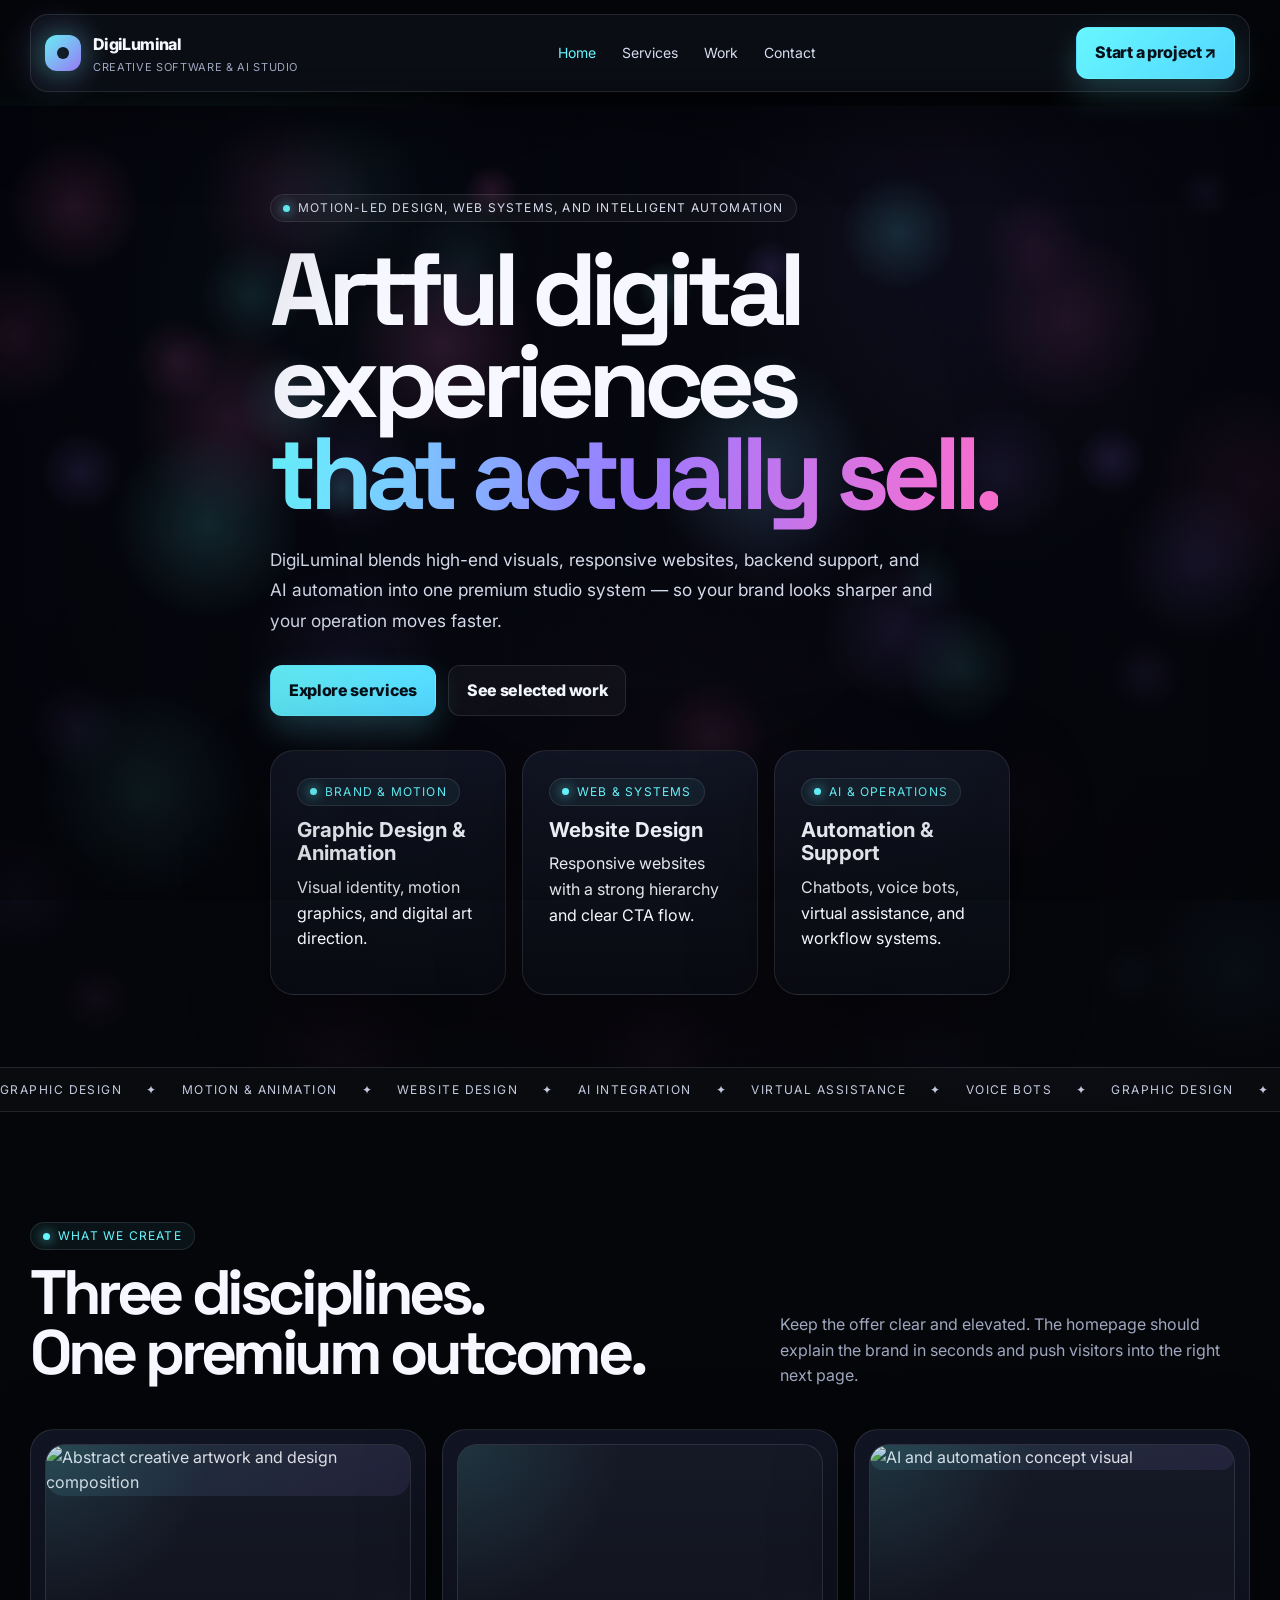
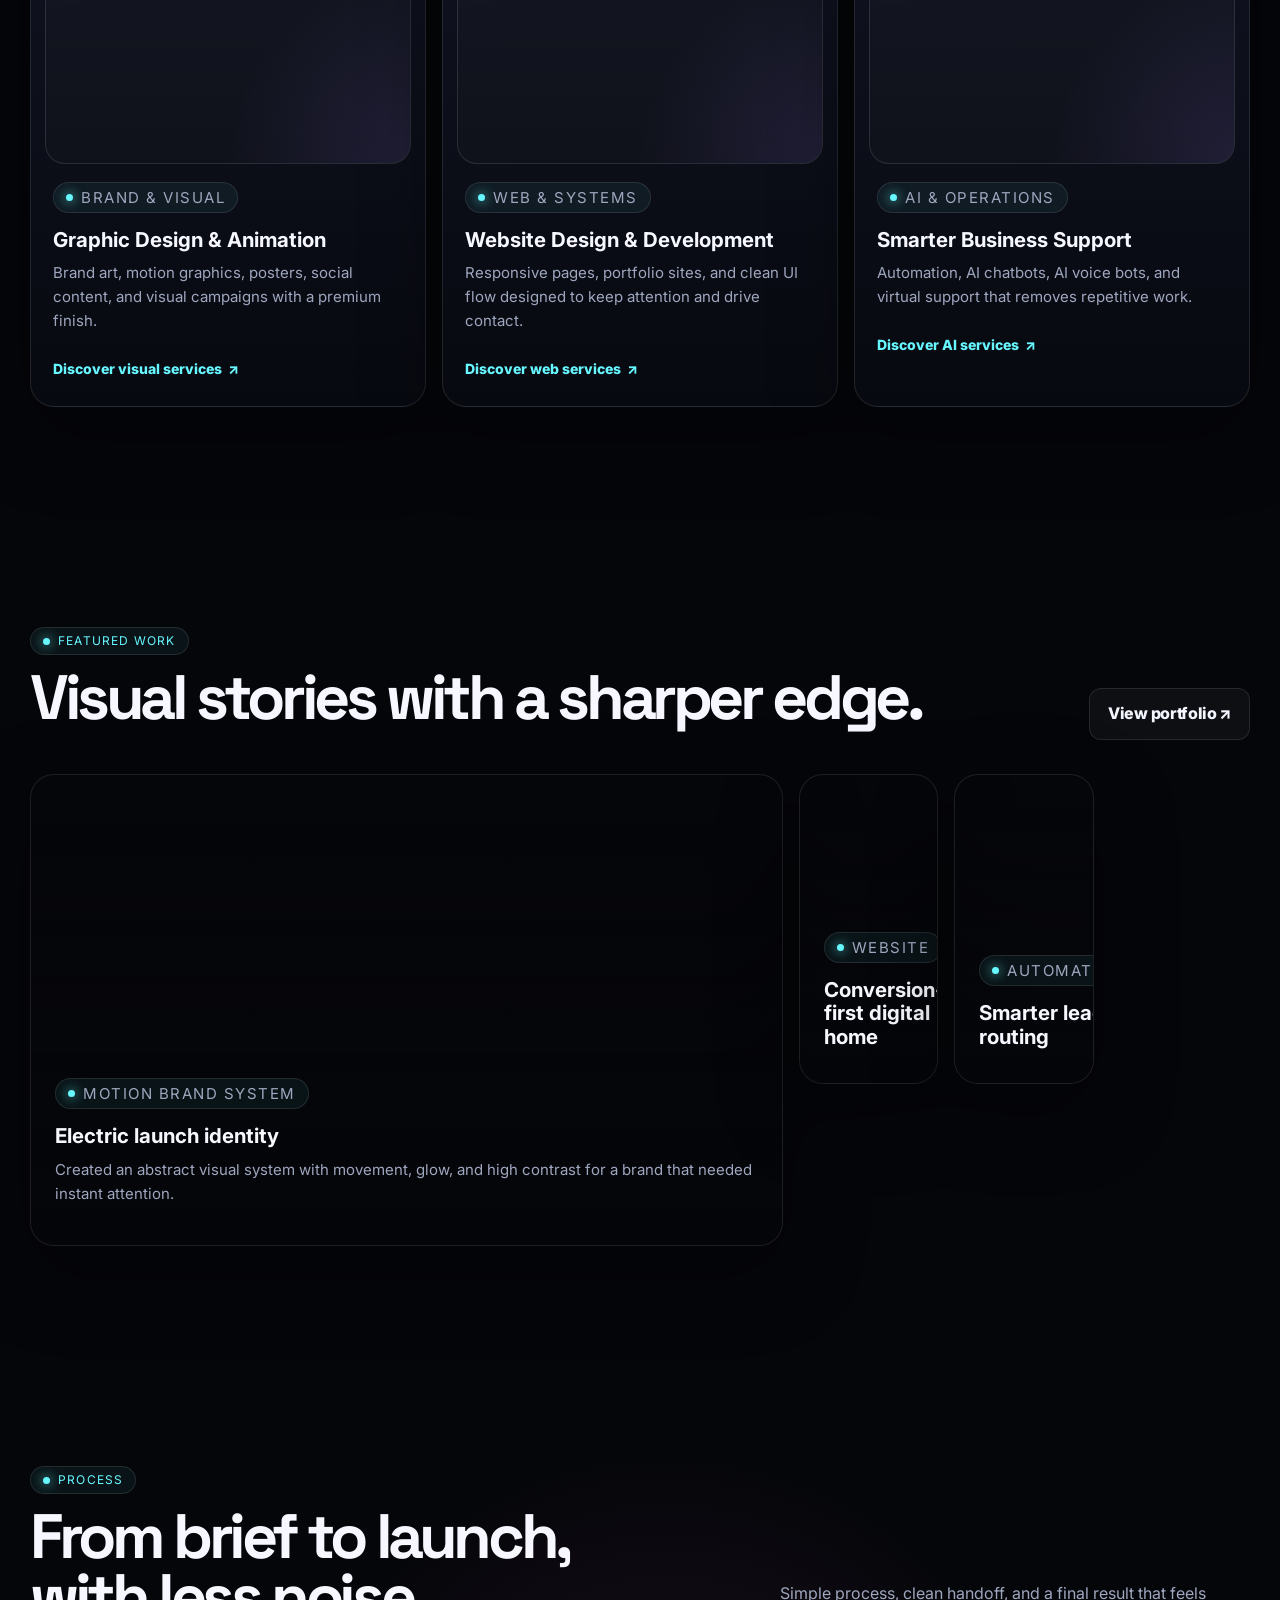
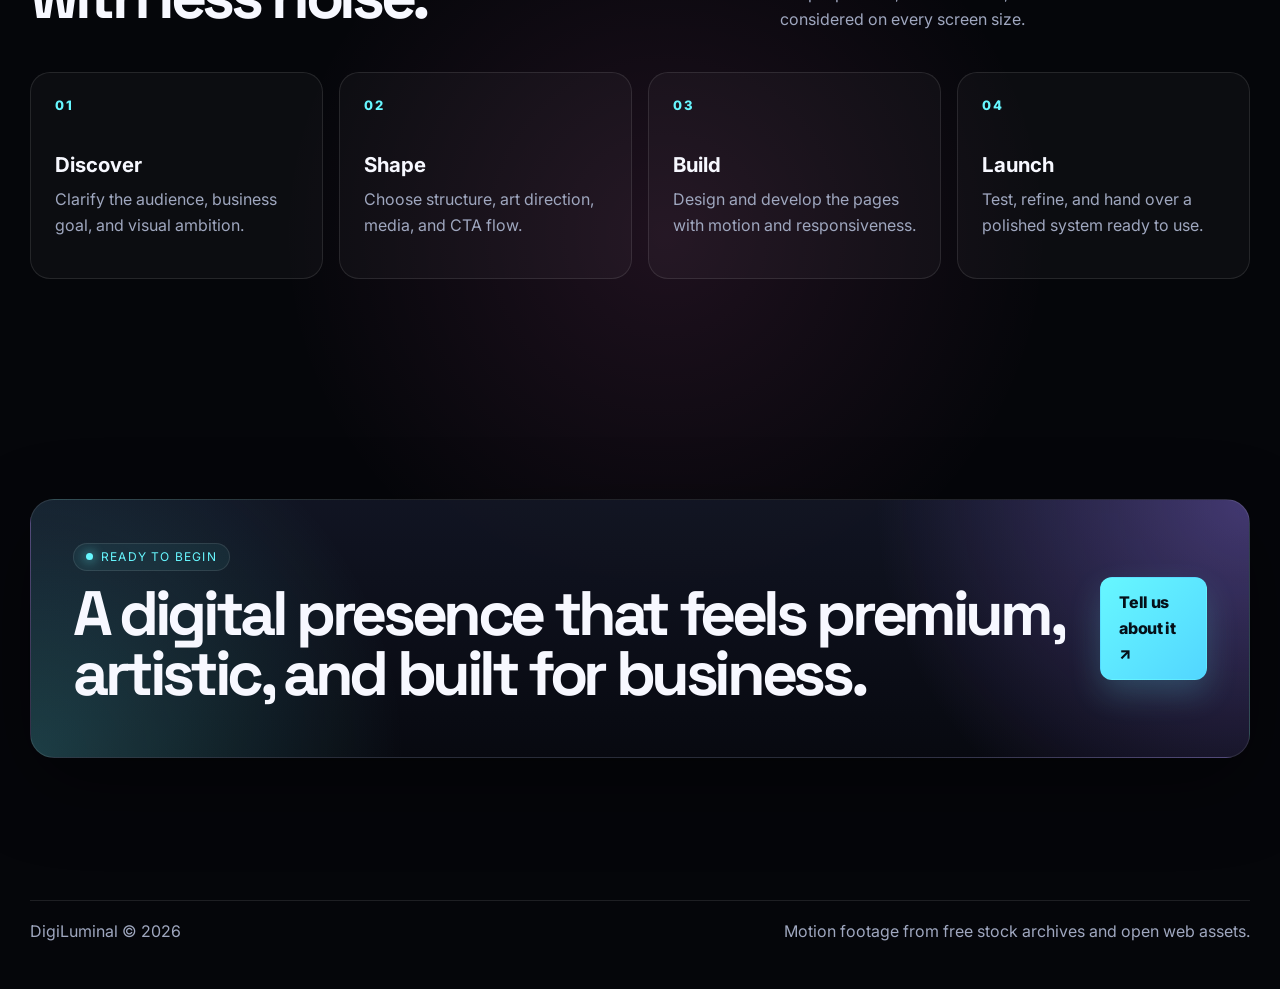
==== commit 4aa791e2: "Rebuild DigiLuminal with bento layout, local-ready media, and stronger motion" ====
--- a/DigiLuminal/index.html
+++ b/DigiLuminal/index.html
@@ -2,8 +2,8 @@
 <html lang="en">
 <head>
   <meta charset="utf-8">
-  <meta name="viewport" content="width=device-width,initial-scale=1">
-  <meta name="description" content="DigiLuminal creates premium graphic design, animation, websites, and AI systems for modern businesses.">
+  <meta name="viewport" content="width=device-width, initial-scale=1">
+  <meta name="description" content="DigiLuminal creates premium graphic design, motion, websites, and AI systems for modern businesses.">
   <title>DigiLuminal — Creative Software & AI Studio</title>
   <link rel="stylesheet" href="assets/css/style.css">
   <script src="assets/js/main.js" defer></script>
@@ -16,7 +16,6 @@
           <span class="mark"><i></i></span>
           <span>DigiLuminal<small>Creative Software & AI Studio</small></span>
         </a>
-        <button class="menu-toggle" aria-label="Toggle menu">☰</button>
         <div class="nav-links">
           <a class="active" href="index.html">Home</a>
           <a href="services.html">Services</a>
@@ -32,7 +31,7 @@
     <section class="hero">
       <div class="hero-media">
         <video autoplay muted loop playsinline poster="https://images.unsplash.com/photo-1516321318423-f06f85e504b3?auto=format&fit=crop&w=1800&q=80">
-          <source src="https://cdn.coverr.co/videos/coverr-abstract-neon-waves-1561147107238?download=1080p" type="video/mp4">
+          <source src="https://freestockfootagearchive.com/wp-content/uploads/2021/11/Abstract-Effect-Soft-Aura-Smooth-Loop.mp4" type="video/mp4">
         </video>
       </div>
       <div class="hero-overlay"></div>
@@ -45,19 +44,10 @@
           <a class="button secondary" href="work.html">See selected work</a>
         </div>
 
-        <div class="hero-panel">
-          <div class="panel reveal">
-            <strong>Brand & Motion</strong>
-            <p>Visual identity, animation, motion graphics, and standout digital art direction.</p>
-          </div>
-          <div class="panel reveal">
-            <strong>Web & Systems</strong>
-            <p>Responsive websites, UI design, and structure that guides people to action.</p>
-          </div>
-          <div class="panel reveal">
-            <strong>AI & Operations</strong>
-            <p>Chatbots, voice bots, virtual assistance, and workflow automation with polish.</p>
-          </div>
+        <div class="grid-3" style="margin-top:34px;">
+          <div class="card glass-panel reveal"><p class="label">Brand & Motion</p><h3>Graphic Design & Animation</h3><p>Visual identity, motion graphics, and digital art direction.</p></div>
+          <div class="card glass-panel reveal"><p class="label">Web & Systems</p><h3>Website Design</h3><p>Responsive websites with a strong hierarchy and clear CTA flow.</p></div>
+          <div class="card glass-panel reveal"><p class="label">AI & Operations</p><h3>Automation & Support</h3><p>Chatbots, voice bots, virtual assistance, and workflow systems.</p></div>
         </div>
       </div>
     </section>
@@ -76,13 +66,13 @@
             <p class="label">What we create</p>
             <h2>Three disciplines.<br>One premium outcome.</h2>
           </div>
-          <p>Use a small number of strong sections. The point is not to cram every service — the point is to make the offer feel clear, valuable, and premium.</p>
+          <p>Keep the offer clear and elevated. The homepage should explain the brand in seconds and push visitors into the right next page.</p>
         </div>
 
         <div class="grid-3">
           <article class="card service-card reveal">
             <div class="video-frame">
-              <img src="https://images.unsplash.com/photo-1558655146-9f40138edfeb?auto=format&fit=crop&w=1200&q=80" alt="Abstract creative artwork and design composition">
+              <img class="card-image" src="https://images.unsplash.com/photo-1558655146-9f40138edfeb?auto=format&fit=crop&w=1200&q=80" alt="Abstract creative artwork and design composition">
               <div class="video-overlay"></div>
             </div>
             <div class="card-copy">
@@ -96,7 +86,7 @@
           <article class="card service-card reveal">
             <div class="video-frame">
               <video autoplay muted loop playsinline poster="https://images.unsplash.com/photo-1498050108023-c5249f4df085?auto=format&fit=crop&w=1200&q=80">
-                <source src="https://cdn.coverr.co/videos/coverr-code-on-a-screen-1563414035850?download=1080p" type="video/mp4">
+                <source src="https://freestockfootagearchive.com/wp-content/uploads/2021/11/Infinite-Kaleidoscope-Abstract-Effect-Loop.mp4" type="video/mp4">
               </video>
               <div class="video-overlay"></div>
             </div>
@@ -110,14 +100,14 @@
 
           <article class="card service-card reveal">
             <div class="video-frame">
-              <img src="https://images.unsplash.com/photo-1550751827-4bd374c3f58b?auto=format&fit=crop&w=1200&q=80" alt="AI and automation concept visual">
+              <img class="card-image" src="https://images.unsplash.com/photo-1550751827-4bd374c3f58b?auto=format&fit=crop&w=1200&q=80" alt="AI and automation concept visual">
               <div class="video-overlay"></div>
             </div>
             <div class="card-copy">
               <p class="label">AI & Operations</p>
               <h3>Smarter Business Support</h3>
               <p>Automation, AI chatbots, AI voice bots, and virtual support that removes repetitive work.</p>
-              <a class="link" href="services.html#automation">Discover AI services</a>
+              <a class="link" href="services.html#ai">Discover AI services</a>
             </div>
           </article>
         </div>
@@ -184,7 +174,7 @@
   <footer class="footer">
     <div class="container footer-inner">
       <span>DigiLuminal © <span data-year></span></span>
-      <span>Creative software, visual craft & AI systems.</span>
+      <span>Motion footage from free stock archives and open web assets.</span>
     </div>
   </footer>
 </body>
--- a/DigiLuminal/assets/css/style.css
+++ b/DigiLuminal/assets/css/style.css
@@ -1,158 +1,627 @@
-@import url('https://fonts.googleapis.com/css2?family=DM+Mono:wght@400;500&family=Space+Grotesk:wght@400;500;600;700&display=swap');
+@import url('https://fonts.googleapis.com/css2?family=Space+Grotesk:wght@400;500;600;700;800&family=Inter:wght@400;500;600;700;800&display=swap');
 
 :root {
-  --ink:#060710;
-  --panel:#101324;
-  --text:#f7f8ff;
-  --muted:#a6abc0;
-  --cyan:#60f5ff;
-  --violet:#9a7bff;
-  --pink:#ff70c9;
-  --line:rgba(255,255,255,.12);
-  --radius:24px;
-}
-* { box-sizing:border-box; }
-html { scroll-behavior:smooth; }
+  --bg: #05060a;
+  --panel: rgba(13, 16, 23, 0.82);
+  --panel-strong: rgba(15, 19, 33, 0.97);
+  --text: #f7f8ff;
+  --muted: #9fa7bf;
+  --cyan: #67f7ff;
+  --violet: #9b79ff;
+  --pink: #ff6fcf;
+  --line: rgba(255,255,255,.10);
+  --shadow: 0 26px 80px rgba(0,0,0,.42);
+  --radius: 24px;
+}
+
+* { box-sizing: border-box; }
+html { scroll-behavior: smooth; }
 body {
-  margin:0;
-  color:var(--text);
+  margin: 0;
+  color: var(--text);
   background:
-    radial-gradient(circle at 15% 5%,rgba(85,242,255,.13),transparent 28rem),
-    radial-gradient(circle at 83% 22%,rgba(154,123,255,.14),transparent 30rem),
-    radial-gradient(circle at 50% 80%,rgba(255,112,201,.08),transparent 25rem),
-    var(--ink);
-  font:16px/1.6 'Space Grotesk',Arial,sans-serif;
-  overflow-x:hidden;
-}
-body:before {
-  content:'';
-  position:fixed;
-  inset:0;
-  pointer-events:none;
-  opacity:.17;
+    radial-gradient(circle at 14% 8%, rgba(103,247,255,.16), transparent 24rem),
+    radial-gradient(circle at 82% 16%, rgba(155,121,255,.16), transparent 28rem),
+    radial-gradient(circle at 52% 82%, rgba(255,111,207,.10), transparent 24rem),
+    var(--bg);
+  font: 16px/1.6 'Inter', system-ui, -apple-system, BlinkMacSystemFont, sans-serif;
+  overflow-x: hidden;
+}
+body::before {
+  content: '';
+  position: fixed;
+  inset: 0;
+  pointer-events: none;
   background-image:
-    linear-gradient(rgba(255,255,255,.055) 1px,transparent 1px),
-    linear-gradient(90deg,rgba(255,255,255,.055) 1px,transparent 1px);
-  background-size:46px 46px;
-  mask-image:linear-gradient(#000,transparent 80%);
-}
-a { color:inherit; text-decoration:none; }
-img,video { max-width:100%; display:block; }
-button,input,select,textarea { font:inherit; }
-.container { width:min(1160px,calc(100% - 32px)); margin:auto; }
-.topbar { position:sticky; top:0; z-index:1000; padding:16px 0; background:linear-gradient(var(--ink),rgba(6,7,16,.72) 70%,transparent); }
-.nav { display:flex; align-items:center; justify-content:space-between; gap:20px; padding:12px 16px; background:rgba(16,19,36,.72); border:1px solid var(--line); border-radius:18px; backdrop-filter:blur(18px); }
-.brand { display:flex; align-items:center; gap:11px; font-weight:700; letter-spacing:-.03em; }
-.brand small{display:block;color:var(--muted);font:11px 'DM Mono',monospace;letter-spacing:.03em}
-.mark { width:34px;height:34px;border-radius:11px;display:grid;place-items:center;background:linear-gradient(135deg,var(--cyan),var(--violet));box-shadow:0 0 28px rgba(96,245,255,.4)}
-.mark i{width:11px;height:11px;border-radius:50%;background:#071019;display:block}
-.nav-links { display:flex; align-items:center; gap:25px; color:#d7dbec; font-size:14px; }
-.nav-links a:hover,.nav-links a.active { color:var(--cyan); }
-.menu-toggle{display:none}
-.button { display:inline-flex; align-items:center; justify-content:center; gap:8px; padding:12px 18px; border:1px solid transparent; border-radius:12px; font-weight:700; transition:transform .2s,box-shadow .2s,border-color .2s; cursor:pointer; }
-.button:hover{transform:translateY(-2px)}
-.button.primary{color:#071019;background:var(--cyan);box-shadow:0 12px 28px rgba(96,245,255,.18)}
-.button.secondary{border-color:var(--line);background:rgba(255,255,255,.04)}
-.hero { position:relative; min-height:680px; display:grid; align-items:center; overflow:hidden; }
-.hero-media { position:absolute;inset:0;z-index:-2; }
-.hero-media video,.hero-media img{width:100%;height:100%;object-fit:cover;filter:saturate(1.2) contrast(1.06);}
-.hero-media:after{content:'';position:absolute;inset:0;background:linear-gradient(90deg,#060710 4%,rgba(6,7,16,.76) 49%,rgba(6,7,16,.23)),linear-gradient(transparent 60%,var(--ink)),linear-gradient(120deg,rgba(96,245,255,.15),transparent 42%)}
-.hero-copy { max-width:710px; padding:96px 0 80px; }
-.eyebrow { display:inline-flex;gap:8px;align-items:center;padding:7px 10px;border:1px solid var(--line);border-radius:999px;background:rgba(9,12,25,.6);color:#dce3f8;font:12px 'DM Mono',monospace; }
-.eyebrow:before{content:'';width:7px;height:7px;border-radius:50%;background:var(--cyan);box-shadow:0 0 12px var(--cyan)}
-h1,h2,h3,p { margin-top:0; }
-h1{font-size:clamp(3.2rem,7.1vw,6.6rem);line-height:.91;letter-spacing:-.075em;margin:22px 0 25px}
-h2{font-size:clamp(2.15rem,4.6vw,4.1rem);line-height:.98;letter-spacing:-.06em;margin-bottom:15px}
-h3{font-size:1.28rem;line-height:1.15;margin-bottom:10px}
-.accent{background:linear-gradient(95deg,var(--cyan),var(--violet),var(--pink));color:transparent;background-clip:text}
-.lead{max-width:610px;color:#d1d6e7;font-size:clamp(1rem,1.4vw,1.18rem);line-height:1.75}
-.actions{display:flex;flex-wrap:wrap;gap:12px;margin-top:30px}
-.section{padding:108px 0;}
-.section-head{display:flex;justify-content:space-between;gap:24px;align-items:end;margin-bottom:34px}
-.section-head>p{max-width:460px;color:var(--muted);margin-bottom:6px}
-.label{color:var(--cyan);text-transform:uppercase;font:12px 'DM Mono',monospace;letter-spacing:.12em;margin-bottom:12px}
-.ticker{border-top:1px solid var(--line);border-bottom:1px solid var(--line);overflow:hidden;background:rgba(255,255,255,.025)}
-.ticker-inner{width:max-content;display:flex;gap:24px;padding:14px 0;animation:ticker 24s linear infinite;color:#c2c9de;font:12px 'DM Mono',monospace;letter-spacing:.08em;text-transform:uppercase}
-@keyframes ticker{to{transform:translateX(-50%)}}
-.grid-3,.work-grid,.details-grid,.process { display:grid;gap:16px; }
-.grid-3{grid-template-columns:repeat(3,1fr)}
-.card{border:1px solid var(--line);border-radius:var(--radius);background:linear-gradient(145deg,rgba(27,31,55,.85),rgba(10,12,25,.78));overflow:hidden}
-.service-card{padding:14px;transition:transform .25s,border-color .25s}
-.service-card:hover{transform:translateY(-6px);border-color:rgba(96,245,255,.52)}
-.card-image{height:210px;object-fit:cover;width:100%;border-radius:17px}
-.card-copy{padding:20px 8px 8px}
-.card-copy p,.case-copy p,.detail-copy p{color:var(--muted);font-size:15px}
-.link{display:inline-flex;color:var(--cyan);font-size:14px;font-weight:700;margin-top:8px}
-.link:after{content:' ↗';margin-left:3px}
-.work-grid{grid-template-columns:1.3fr .7fr}
-.case{min-height:310px;position:relative;background:center/cover;display:flex;align-items:end}
-.case:after{content:'';position:absolute;inset:0;background:linear-gradient(transparent 20%,rgba(6,7,16,.95))}
-.case-copy{position:relative;z-index:1;padding:25px}
-.case.large{min-height:480px}
-.case:first-child{background-image:url('https://images.unsplash.com/photo-1634017839464-5c339ebe3cb4?auto=format&fit=crop&w=1600&q=85')}
-.case:nth-child(2){background-image:url('https://images.unsplash.com/photo-1558655146-9f40138edfeb?auto=format&fit=crop&w=1000&q=85')}
-.case:nth-child(3){background-image:url('https://images.unsplash.com/photo-1550751827-4bd374c3f58b?auto=format&fit=crop&w=1000&q=85')}
-.process{grid-template-columns:repeat(4,1fr);counter-reset:step}
-.step{padding:25px;border-top:1px solid var(--line);color:var(--muted)}
-.step:before{counter-increment:step;content:'0' counter(step);display:block;color:var(--cyan);font:13px 'DM Mono',monospace;margin-bottom:45px}
-.step h3{color:var(--text)}
-.cta-band{padding:42px;border-radius:var(--radius);background:radial-gradient(circle at 100% 0,rgba(154,123,255,.35),transparent 35%),linear-gradient(120deg,#0f2137,#17122f);border:1px solid var(--line);display:flex;justify-content:space-between;align-items:center;gap:30px}
-.cta-band h2{font-size:clamp(2rem,4vw,3.5rem);margin:0;max-width:690px}
-.footer{padding:38px 0;color:var(--muted);font-size:14px}
-.footer-inner{border-top:1px solid var(--line);padding-top:25px;display:flex;justify-content:space-between;gap:20px}
-.page-hero{padding:100px 0 55px;position:relative}
-.page-hero .lead{max-width:700px}
-.details-grid{grid-template-columns:repeat(2,1fr)}
-.service-detail{display:grid;grid-template-columns:.85fr 1.15fr;min-height:400px}
-.detail-visual{min-height:100%;background:center/cover}
-.service-detail:nth-child(1) .detail-visual{background-image:url('https://images.unsplash.com/photo-1558655146-d09347e92766?auto=format&fit=crop&w=1000&q=85')}
-.service-detail:nth-child(2) .detail-visual{background-image:url('https://images.unsplash.com/photo-1498050108023-c5249f4df085?auto=format&fit=crop&w=1000&q=85')}
-.service-detail:nth-child(3) .detail-visual{background-image:url('https://images.unsplash.com/photo-1454165804606-c3d57bc86b40?auto=format&fit=crop&w=1000&q=85')}
-.service-detail:nth-child(4) .detail-visual{background-image:url('https://images.unsplash.com/photo-1531482615713-2afd69097998?auto=format&fit=crop&w=1000&q=85')}
-.service-detail:nth-child(5) .detail-visual{background-image:url('https://images.unsplash.com/photo-1555949963-aa79dcee981c?auto=format&fit=crop&w=1000&q=85')}
-.service-detail:nth-child(6) .detail-visual{background-image:url('https://images.unsplash.com/photo-1516321318423-f06f85e504b3?auto=format&fit=crop&w=1000&q=85')}
-.detail-copy{padding:28px}
-.detail-copy ul{padding-left:18px;color:#d7dcec}
-.detail-copy li{margin:8px 0}
-.stat-row{display:grid;grid-template-columns:repeat(3,1fr);gap:16px}
-.stat{padding:22px}
-.stat strong{display:block;font-size:2rem;color:var(--cyan)}
-.filter-row{display:flex;flex-wrap:wrap;gap:9px;margin-bottom:25px}
-.filter{padding:8px 12px;background:transparent;border:1px solid var(--line);color:#dce1f3;border-radius:999px;cursor:pointer}
-.filter.active,.filter:hover{color:#061019;background:var(--cyan);border-color:var(--cyan)}
-.portfolio-grid{display:grid;grid-template-columns:repeat(12,1fr);gap:16px}
-.project{grid-column:span 4;min-height:355px;position:relative;display:flex;align-items:end;background:center/cover;overflow:hidden}
-.project.wide{grid-column:span 8}
-.project:after{content:'';position:absolute;inset:0;background:linear-gradient(transparent,rgba(6,7,16,.94))}
-.project-copy{position:relative;z-index:1;padding:24px}
-.project:nth-child(1){background-image:url('https://images.unsplash.com/photo-1550745165-9bc0b252726f?auto=format&fit=crop&w=1200&q=85')}
-.project:nth-child(2){background-image:url('https://images.unsplash.com/photo-1561070791-2526d30994b5?auto=format&fit=crop&w=1200&q=85')}
-.project:nth-child(3){background-image:url('https://images.unsplash.com/photo-1558655146-364adaf1fcc9?auto=format&fit=crop&w=1200&q=85')}
-.project:nth-child(4){background-image:url('https://images.unsplash.com/photo-1551288049-bebda4e38f71?auto=format&fit=crop&w=1200&q=85')}
-.project:nth-child(5){background-image:url('https://images.unsplash.com/photo-1497366754035-f200968a6e72?auto=format&fit=crop&w=1200&q=85')}
-.contact-grid{display:grid;grid-template-columns:.8fr 1.2fr;gap:42px;align-items:start}
-.contact-points{display:grid;gap:12px;margin-top:30px}
-.point{padding:16px;border-left:2px solid var(--cyan);background:rgba(255,255,255,.035)}
-.form{padding:25px}
-.field{display:grid;gap:7px;margin-bottom:15px}
-.field label{font-size:14px;color:#d9dff1}
-.field input,.field select,.field textarea{width:100%;color:white;background:rgba(255,255,255,.045);border:1px solid var(--line);border-radius:10px;padding:12px}
-.field textarea{resize:vertical;min-height:130px}
-.field input:focus,.field select:focus,.field textarea:focus{outline:2px solid rgba(96,245,255,.35);border-color:var(--cyan)}
-.form-status{min-height:24px;margin:10px 0 0;color:var(--cyan);font-size:14px}
-.reveal{opacity:0;transform:translateY(20px);transition:opacity .65s ease,transform .65s ease}
-.reveal.visible{opacity:1;transform:none}
-.video-frame{position:relative;overflow:hidden;border-radius:var(--radius);border:1px solid var(--line);min-height:320px;background:rgba(255,255,255,.03)}
-.video-frame video,.video-frame img{width:100%;height:100%;object-fit:cover}
-.video-overlay{position:absolute;inset:0;background:linear-gradient(180deg,rgba(6,7,16,.08),rgba(6,7,16,.2)),radial-gradient(circle at top left,rgba(96,245,255,.12),transparent 35%),radial-gradient(circle at bottom right,rgba(154,123,255,.14),transparent 35%);pointer-events:none}
-.marquee-strip{overflow:hidden;border-top:1px solid var(--line);border-bottom:1px solid var(--line);background:rgba(255,255,255,.02)}
-.marquee-track{display:flex;gap:1.5rem;white-space:nowrap;padding:1rem 0;animation:scroll 20s linear infinite;color:#9ca3af;text-transform:uppercase;letter-spacing:.24em;font-size:.78rem}
-@keyframes scroll{from{transform:translateX(0)}to{transform:translateX(-50%)}}
-.button-ghost{display:inline-flex;align-items:center;justify-content:center;padding:12px 18px;border-radius:12px;border:1px solid var(--line);background:rgba(255,255,255,.03);font-weight:700}
-.hero-actions{display:flex;gap:12px;flex-wrap:wrap;margin-top:24px}
-.hero-panel{margin-top:34px;display:grid;grid-template-columns:repeat(3,1fr);gap:16px}
-.panel{padding:20px;border:1px solid var(--line);border-radius:18px;background:rgba(255,255,255,.03)}
-.panel strong{display:block;margin-bottom:8px;font-size:1.05rem}
-.panel p{color:var(--muted);margin:0}
-@media(max-width:800px){.nav-links{display:none}.nav-links.open{display:flex;position:absolute;top:70px;left:0;right:0;padding:17px;flex-direction:column;align-items:stretch;background:#101324;border:1px solid var(--line);border-radius:16px}.menu-toggle{display:grid;place-items:center;width:38px;height:38px;color:white;background:transparent;border:1px solid var(--line);border-radius:10px}.nav>.button{display:none}.grid-3,.process,.details-grid,.contact-grid,.work-grid,.hero-panel,.stat-row{grid-template-columns:1fr}.work-grid .large{min-height:375px}.section{padding:76px 0}.section-head,.cta-band{align-items:flex-start;flex-direction:column}.service-detail{grid-template-columns:1fr}.detail-visual{height:210px}.portfolio-grid{grid-template-columns:1fr}.project,.project.wide{grid-column:auto;min-height:310px}.hero{min-height:590px}.hero-media video,.hero-media img{object-position:60% center}.footer-inner{flex-direction:column}.page-hero{padding-top:65px}}
-@media(prefers-reduced-motion:reduce){*,*:before,*:after{animation-duration:.01ms!important;animation-iteration-count:1!important;scroll-behavior:auto!important;transition-duration:.01ms!important}.reveal{opacity:1;transform:none}}
+    linear-gradient(rgba(255,255,255,.045) 1px, transparent 1px),
+    linear-gradient(90deg, rgba(255,255,255,.045) 1px, transparent 1px);
+  background-size: 52px 52px;
+  mask-image: linear-gradient(#000, transparent 78%);
+  opacity: .16;
+}
+body::after {
+  content: '';
+  position: fixed;
+  inset: 0;
+  pointer-events: none;
+  background: radial-gradient(circle at 50% 50%, transparent 40%, rgba(0,0,0,.28) 100%);
+}
+
+a { color: inherit; text-decoration: none; }
+img, video, canvas { display: block; max-width: 100%; }
+button, input, select, textarea { font: inherit; }
+
+.container {
+  width: min(1220px, calc(100% - 32px));
+  margin-inline: auto;
+}
+
+.topbar {
+  position: sticky;
+  top: 0;
+  z-index: 1200;
+  padding: 14px 0;
+  background: linear-gradient(var(--bg), rgba(5,6,10,.72) 65%, transparent);
+  backdrop-filter: blur(10px);
+}
+.nav {
+  position: relative;
+  display: flex;
+  align-items: center;
+  justify-content: space-between;
+  gap: 16px;
+  padding: 12px 14px;
+  border-radius: 18px;
+  border: 1px solid var(--line);
+  background: rgba(14,17,24,.76);
+  box-shadow: var(--shadow);
+  backdrop-filter: blur(18px);
+}
+.brand {
+  display: flex;
+  align-items: center;
+  gap: 12px;
+  font-weight: 800;
+  letter-spacing: -.04em;
+}
+.brand small {
+  display: block;
+  color: var(--muted);
+  font: 11px/1.2 'Inter', sans-serif;
+  letter-spacing: .06em;
+  margin-top: 3px;
+  text-transform: uppercase;
+}
+.mark {
+  width: 36px;
+  height: 36px;
+  border-radius: 12px;
+  display: grid;
+  place-items: center;
+  background: linear-gradient(140deg, rgba(103,247,255,.95), rgba(155,121,255,.95));
+  box-shadow: 0 0 28px rgba(103,247,255,.35);
+}
+.mark i {
+  width: 12px;
+  height: 12px;
+  border-radius: 50%;
+  background: #070910;
+  display: block;
+}
+.nav-links {
+  display: flex;
+  align-items: center;
+  gap: 26px;
+  color: #d7dcee;
+  font-size: 14px;
+}
+.nav-links a:hover,
+.nav-links a.active { color: var(--cyan); }
+.menu-toggle { display: none; }
+
+.button,
+.button-ghost {
+  display: inline-flex;
+  align-items: center;
+  justify-content: center;
+  gap: 8px;
+  padding: 12px 18px;
+  border-radius: 12px;
+  border: 1px solid transparent;
+  font-weight: 800;
+  letter-spacing: -.02em;
+  transition: transform .2s ease, box-shadow .2s ease, border-color .2s ease, background .2s ease;
+  cursor: pointer;
+}
+.button:hover,
+.button-ghost:hover { transform: translateY(-2px); }
+.button.primary {
+  color: #051019;
+  background: linear-gradient(135deg, var(--cyan), #52d6ff);
+  box-shadow: 0 14px 32px rgba(103,247,255,.20);
+}
+.button.secondary,
+.button-ghost {
+  color: #f4f6ff;
+  border-color: var(--line);
+  background: rgba(255,255,255,.04);
+}
+.button.secondary:hover,
+.button-ghost:hover { border-color: rgba(103,247,255,.42); }
+
+.hero {
+  position: relative;
+  min-height: 100svh;
+  display: grid;
+  align-items: center;
+  overflow: clip;
+}
+.hero-media {
+  position: absolute;
+  inset: 0;
+  z-index: -3;
+  background: #06070f;
+}
+.hero-media video,
+.hero-media img {
+  width: 100%;
+  height: 100%;
+  object-fit: cover;
+  filter: saturate(1.16) contrast(1.05) brightness(.78);
+}
+.hero-media::after {
+  content: '';
+  position: absolute;
+  inset: 0;
+  background:
+    linear-gradient(90deg, rgba(6,7,16,.98) 0%, rgba(6,7,16,.78) 28%, rgba(6,7,16,.18) 58%, rgba(6,7,16,.88) 100%),
+    radial-gradient(circle at 18% 14%, rgba(103,247,255,.12), transparent 18rem),
+    radial-gradient(circle at 80% 16%, rgba(155,121,255,.14), transparent 20rem),
+    radial-gradient(circle at 50% 88%, rgba(255,111,207,.08), transparent 24rem);
+}
+.hero-canvas {
+  position: absolute;
+  inset: 0;
+  z-index: -2;
+  pointer-events: none;
+  opacity: .92;
+}
+.hero-overlay {
+  position: absolute;
+  inset: 0;
+  z-index: -1;
+  background: linear-gradient(180deg, rgba(5,6,10,.10), rgba(5,6,10,.26) 52%, rgba(5,6,10,.84));
+}
+.hero-copy {
+  max-width: 740px;
+  padding: 88px 0 72px;
+}
+.page-hero {
+  padding: 88px 0 28px;
+}
+.eyebrow,
+.label,
+.mini-label,
+.tag {
+  display: inline-flex;
+  align-items: center;
+  gap: 8px;
+  border: 1px solid rgba(255,255,255,.10);
+  background: rgba(255,255,255,.04);
+  color: #d9def0;
+  border-radius: 999px;
+  padding: 7px 12px;
+  font: 12px/1 'Inter', sans-serif;
+  letter-spacing: .10em;
+  text-transform: uppercase;
+}
+.eyebrow::before,
+.label::before,
+.mini-label::before,
+.tag::before {
+  content: '';
+  width: 7px;
+  height: 7px;
+  border-radius: 50%;
+  background: var(--cyan);
+  box-shadow: 0 0 12px var(--cyan);
+}
+
+h1,h2,h3,p { margin-top: 0; }
+h1,
+h2,
+.display {
+  font-family: 'Space Grotesk', system-ui, sans-serif;
+  letter-spacing: -.07em;
+}
+h1 { font-size: clamp(3.3rem, 8vw, 7rem); line-height: .9; margin: 22px 0 24px; }
+h2 { font-size: clamp(2.2rem, 4.9vw, 4.4rem); line-height: .96; margin-bottom: 12px; }
+h3 { font-size: 1.28rem; line-height: 1.15; margin-bottom: 10px; }
+.accent {
+  background: linear-gradient(95deg, var(--cyan), var(--violet), var(--pink));
+  -webkit-background-clip: text;
+  background-clip: text;
+  color: transparent;
+}
+.lead {
+  max-width: 670px;
+  color: #d5daea;
+  font-size: clamp(1rem, 1.35vw, 1.18rem);
+  line-height: 1.78;
+}
+.actions,
+.hero-actions,
+.page-actions {
+  display: flex;
+  flex-wrap: wrap;
+  gap: 12px;
+  margin-top: 28px;
+}
+
+.section { padding: 110px 0; position: relative; }
+.section-head {
+  display: flex;
+  justify-content: space-between;
+  gap: 24px;
+  align-items: end;
+  margin-bottom: 34px;
+}
+.section-head > p { max-width: 470px; color: var(--muted); margin-bottom: 6px; }
+.label,
+.mini-label,
+.tag {
+  color: var(--cyan);
+  background: rgba(103,247,255,.06);
+}
+
+.ticker,
+.marquee-strip {
+  overflow: hidden;
+  border-top: 1px solid var(--line);
+  border-bottom: 1px solid var(--line);
+  background: rgba(255,255,255,.02);
+}
+.ticker-inner,
+.marquee-track {
+  width: max-content;
+  display: flex;
+  gap: 24px;
+  padding: 14px 0;
+  animation: ticker 26s linear infinite;
+  color: #c4cadf;
+  font: 12px 'Inter', sans-serif;
+  letter-spacing: .12em;
+  text-transform: uppercase;
+}
+@keyframes ticker { to { transform: translateX(-50%); } }
+
+.grid-3,
+.work-grid,
+.details-grid,
+.process,
+.stat-row,
+.portfolio-grid,
+.contact-grid,
+.feature-grid { display: grid; gap: 16px; }
+.grid-3 { grid-template-columns: repeat(3, minmax(0, 1fr)); }
+.feature-grid { grid-template-columns: repeat(2, minmax(0, 1fr)); }
+
+.card,
+.service-card,
+.case,
+.detail-card,
+.stat,
+.form,
+.cta-band,
+.glass-panel,
+.project {
+  border: 1px solid var(--line);
+  border-radius: var(--radius);
+  background: linear-gradient(180deg, rgba(19,23,38,.88), rgba(9,11,18,.84));
+  box-shadow: var(--shadow);
+}
+.service-card {
+  padding: 14px;
+  transition: transform .25s ease, border-color .25s ease, box-shadow .25s ease;
+  overflow: hidden;
+}
+.service-card:hover,
+.project:hover,
+.case:hover,
+.detail-card:hover,
+.stat:hover {
+  transform: translateY(-7px);
+  border-color: rgba(103,247,255,.52);
+  box-shadow: 0 28px 84px rgba(0,0,0,.45);
+}
+.card-image {
+  width: 100%;
+  height: 232px;
+  object-fit: cover;
+  border-radius: 18px;
+  background: linear-gradient(135deg, rgba(103,247,255,.12), rgba(155,121,255,.12));
+}
+.card-copy { padding: 18px 8px 10px; }
+.card-copy p,
+.case-copy p,
+.detail-copy p,
+.stat p,
+.form p,
+.content-muted,
+.project-copy p { color: var(--muted); font-size: 15px; }
+.link {
+  display: inline-flex;
+  align-items: center;
+  gap: 6px;
+  color: var(--cyan);
+  font-size: 14px;
+  font-weight: 800;
+  margin-top: 10px;
+}
+.link::after { content: '↗'; }
+
+.video-frame {
+  position: relative;
+  overflow: hidden;
+  border-radius: 20px;
+  border: 1px solid var(--line);
+  min-height: 320px;
+  background: rgba(255,255,255,.03);
+}
+.video-frame video,
+.video-frame img {
+  width: 100%;
+  height: 100%;
+  object-fit: cover;
+}
+.video-overlay {
+  position: absolute;
+  inset: 0;
+  background:
+    linear-gradient(180deg, rgba(5,6,10,.10), rgba(5,6,10,.22)),
+    radial-gradient(circle at top left, rgba(103,247,255,.14), transparent 34%),
+    radial-gradient(circle at bottom right, rgba(155,121,255,.16), transparent 38%);
+  pointer-events: none;
+}
+
+.work-grid { grid-template-columns: 1.25fr .75fr; align-items: start; }
+.case {
+  min-height: 310px;
+  position: relative;
+  overflow: hidden;
+  display: flex;
+  align-items: end;
+  background: center/cover;
+  transition: transform .25s ease, filter .25s ease, border-color .25s ease;
+}
+.case::after,
+.project::after,
+.service-detail .detail-visual::after {
+  content: '';
+  position: absolute;
+  inset: 0;
+  background: linear-gradient(180deg, transparent 10%, rgba(5,6,10,.92) 100%);
+}
+.case-copy,
+.project-copy,
+.detail-copy {
+  position: relative;
+  z-index: 1;
+  padding: 24px;
+}
+.case.large { min-height: 472px; }
+.case:nth-child(1) { background-image: url('https://images.unsplash.com/photo-1634017839464-5c339ebe3cb4?auto=format&fit=crop&w=1600&q=85'); }
+.case:nth-child(2) { background-image: url('https://images.unsplash.com/photo-1558655146-9f40138edfeb?auto=format&fit=crop&w=1200&q=85'); }
+.case:nth-child(3) { background-image: url('https://images.unsplash.com/photo-1550751827-4bd374c3f58b?auto=format&fit=crop&w=1200&q=85'); }
+.case:hover { transform: translateY(-8px) scale(1.01); }
+.case:hover::after,
+.project:hover::after { background: linear-gradient(180deg, transparent 4%, rgba(5,6,10,.80) 100%); }
+
+.process { grid-template-columns: repeat(4, minmax(0, 1fr)); counter-reset: step; }
+.step {
+  padding: 24px;
+  border-radius: 20px;
+  border: 1px solid var(--line);
+  background: rgba(255,255,255,.03);
+  color: var(--muted);
+}
+.step::before {
+  counter-increment: step;
+  content: '0' counter(step);
+  display: block;
+  color: var(--cyan);
+  font: 13px 'Inter', sans-serif;
+  font-weight: 800;
+  letter-spacing: .12em;
+  margin-bottom: 40px;
+}
+.step h3 { color: var(--text); }
+
+.cta-band {
+  padding: 42px;
+  display: flex;
+  justify-content: space-between;
+  align-items: center;
+  gap: 28px;
+  background:
+    radial-gradient(circle at 100% 0, rgba(155,121,255,.36), transparent 30%),
+    radial-gradient(circle at 0 100%, rgba(103,247,255,.22), transparent 30%),
+    linear-gradient(180deg, rgba(19,23,38,.88), rgba(9,11,18,.84));
+}
+
+.page-layout { padding: 86px 0 36px; }
+
+.details-grid { grid-template-columns: repeat(2, minmax(0, 1fr)); }
+.detail-card { padding: 14px; overflow: hidden; }
+.detail-visual { min-height: 280px; overflow: hidden; }
+.detail-card:nth-child(1) .detail-visual { background: url('https://images.unsplash.com/photo-1523712999610-f77fbcfc3843?auto=format&fit=crop&w=1600&q=85') center/cover; }
+.detail-card:nth-child(2) .detail-visual { background: url('https://images.unsplash.com/photo-1498050108023-c5249f4df085?auto=format&fit=crop&w=1600&q=85') center/cover; }
+.detail-card:nth-child(3) .detail-visual { background: url('https://images.unsplash.com/photo-1552664730-d307ca884978?auto=format&fit=crop&w=1600&q=85') center/cover; }
+.detail-card:nth-child(4) .detail-visual { background: url('https://images.unsplash.com/photo-1516321318423-f06f85e504b3?auto=format&fit=crop&w=1600&q=85') center/cover; }
+.detail-card:nth-child(5) .detail-visual { background: url('https://images.unsplash.com/photo-1520607162513-77705c0f0d4a?auto=format&fit=crop&w=1600&q=85') center/cover; }
+.detail-card:nth-child(6) .detail-visual { background: url('https://images.unsplash.com/photo-1516321497487-e288fb19713f?auto=format&fit=crop&w=1600&q=85') center/cover; }
+.detail-card:nth-child(7) .detail-visual { background: url('https://images.unsplash.com/photo-1550751827-4bd374c3f58b?auto=format&fit=crop&w=1600&q=85') center/cover; }
+
+.stat-row { grid-template-columns: repeat(4, minmax(0, 1fr)); }
+.stat { padding: 22px; }
+.stat strong { display: block; font-size: 1.6rem; font-family: 'Space Grotesk', sans-serif; }
+
+.portfolio-grid { grid-template-columns: repeat(12, minmax(0, 1fr)); }
+.project {
+  position: relative;
+  overflow: hidden;
+  min-height: 280px;
+  transition: transform .28s ease, border-color .28s ease, box-shadow .28s ease;
+}
+.project-media {
+  position: absolute;
+  inset: 0;
+  width: 100%;
+  height: 100%;
+  object-fit: cover;
+  transform: scale(1.01);
+  transition: transform .5s ease, filter .5s ease;
+}
+.project:hover .project-media { transform: scale(1.08); filter: saturate(1.12) contrast(1.05); }
+.project:hover .project-copy { transform: translateY(-2px); }
+.project-copy {
+  position: relative;
+  z-index: 1;
+  margin-top: auto;
+  padding: 24px;
+}
+.project-copy .stats {
+  display: flex;
+  gap: 10px;
+  flex-wrap: wrap;
+  margin-top: 16px;
+}
+.mini-pill {
+  font-size: 12px;
+  padding: 7px 10px;
+  border-radius: 999px;
+  border: 1px solid rgba(255,255,255,.10);
+  background: rgba(255,255,255,.06);
+  color: #edf0ff;
+}
+.project.wide { grid-column: span 7; min-height: 430px; }
+.project.tall { grid-column: span 5; min-height: 430px; }
+.project.small { grid-column: span 4; }
+.project.medium { grid-column: span 8; }
+.project:nth-child(1) .project-media { object-position: center; }
+.project:nth-child(2) .project-media { object-position: center; }
+.project:nth-child(3) .project-media { object-position: center; }
+.project:nth-child(4) .project-media { object-position: center; }
+.project:nth-child(5) .project-media { object-position: center; }
+
+.contact-grid { grid-template-columns: 1fr .95fr; }
+.form, .glass-panel { padding: 26px; }
+.field {
+  display: grid;
+  gap: 8px;
+  margin-bottom: 16px;
+}
+.field label { color: #d6dcf0; font-size: 14px; }
+.field input,
+.field select,
+.field textarea {
+  width: 100%;
+  padding: 14px 16px;
+  border-radius: 14px;
+  border: 1px solid rgba(255,255,255,.09);
+  background: rgba(255,255,255,.04);
+  color: #fff;
+  outline: none;
+}
+.field input:focus,
+.field select:focus,
+.field textarea:focus {
+  border-color: rgba(103,247,255,.55);
+  box-shadow: 0 0 0 3px rgba(103,247,255,.08);
+}
+.form-status { min-height: 1.2rem; margin-top: 10px; }
+
+.reveal {
+  opacity: 0;
+  transform: translateY(26px) scale(.98);
+}
+.reveal.visible { opacity: 1; transform: translateY(0) scale(1); transition: opacity .7s ease, transform .7s ease; }
+
+.footer { padding: 32px 0 44px; color: var(--muted); }
+.footer-inner {
+  display: flex;
+  justify-content: space-between;
+  gap: 12px;
+  flex-wrap: wrap;
+  padding-top: 18px;
+  border-top: 1px solid var(--line);
+}
+
+.cursor-orb {
+  position: fixed;
+  top: 0;
+  left: 0;
+  width: 110px;
+  height: 110px;
+  border-radius: 50%;
+  pointer-events: none;
+  z-index: 2000;
+  background: radial-gradient(circle, rgba(103,247,255,.14), rgba(155,121,255,.06) 40%, transparent 70%);
+  filter: blur(2px);
+  mix-blend-mode: screen;
+  opacity: .75;
+}
+
+@media (max-width: 1024px) {
+  .grid-3,
+  .feature-grid,
+  .process,
+  .stat-row,
+  .details-grid,
+  .contact-grid {
+    grid-template-columns: repeat(2, minmax(0, 1fr));
+  }
+  .work-grid { grid-template-columns: 1fr; }
+  .project.wide,
+  .project.tall,
+  .project.small,
+  .project.medium { grid-column: span 12; }
+  .portfolio-grid { grid-template-columns: repeat(6, minmax(0, 1fr)); }
+}
+@media (max-width: 768px) {
+  .nav { flex-wrap: wrap; }
+  .nav-links {
+    width: 100%;
+    justify-content: space-between;
+    gap: 14px;
+    overflow-x: auto;
+    padding-top: 6px;
+  }
+  .menu-toggle { display: none; }
+  .section-head,
+  .cta-band,
+  .contact-grid,
+  .hero-copy { display: block; }
+  .grid-3,
+  .feature-grid,
+  .process,
+  .stat-row,
+  .details-grid,
+  .portfolio-grid { grid-template-columns: 1fr; }
+  .project.wide,
+  .project.tall,
+  .project.small,
+  .project.medium { grid-column: span 1; }
+  .service-card,
+  .case,
+  .project,
+  .detail-card { min-height: unset; }
+  .hero-copy { padding: 76px 0 52px; }
+  h1 { font-size: clamp(2.8rem, 14vw, 4.4rem); }
+  .cta-band { padding: 24px; }
+}
+@media (prefers-reduced-motion: reduce) {
+  html { scroll-behavior: auto; }
+  *, *::before, *::after { animation: none !important; transition: none !important; }
+  .reveal { opacity: 1; transform: none; }
+}
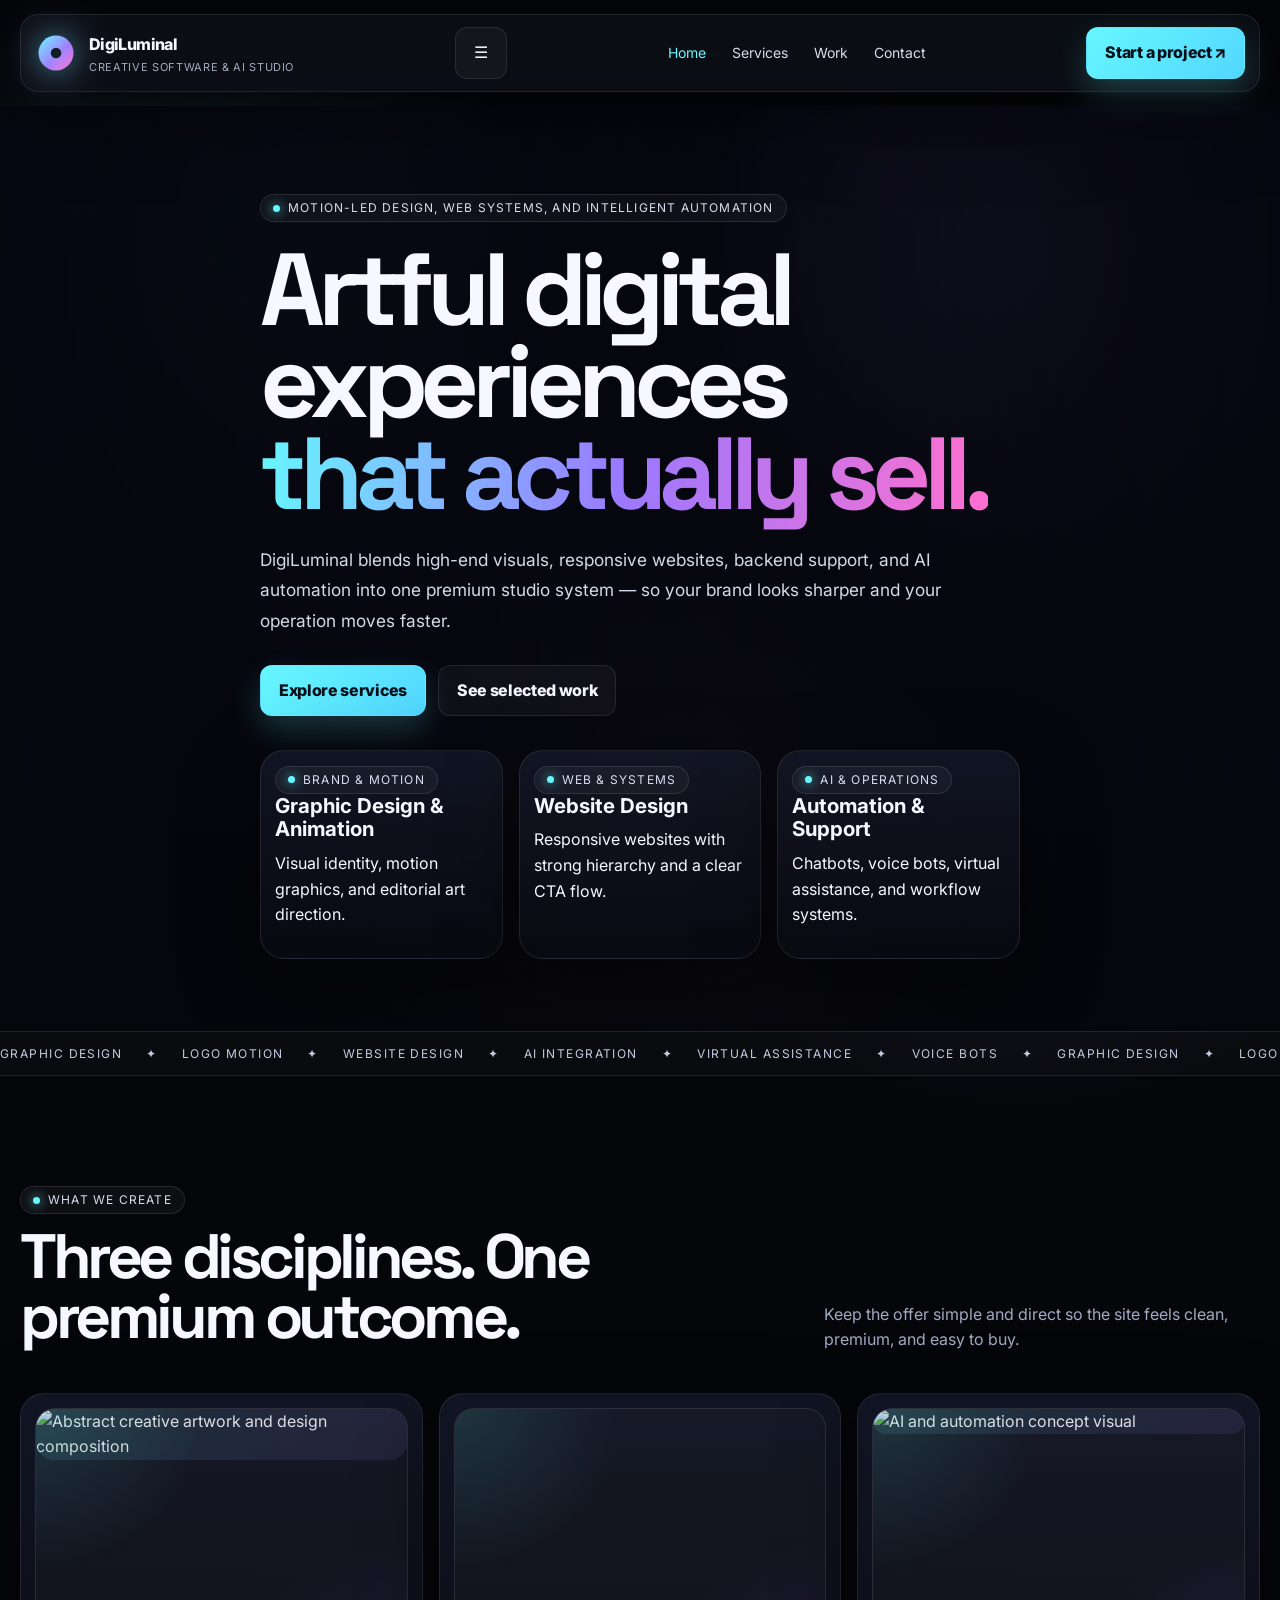
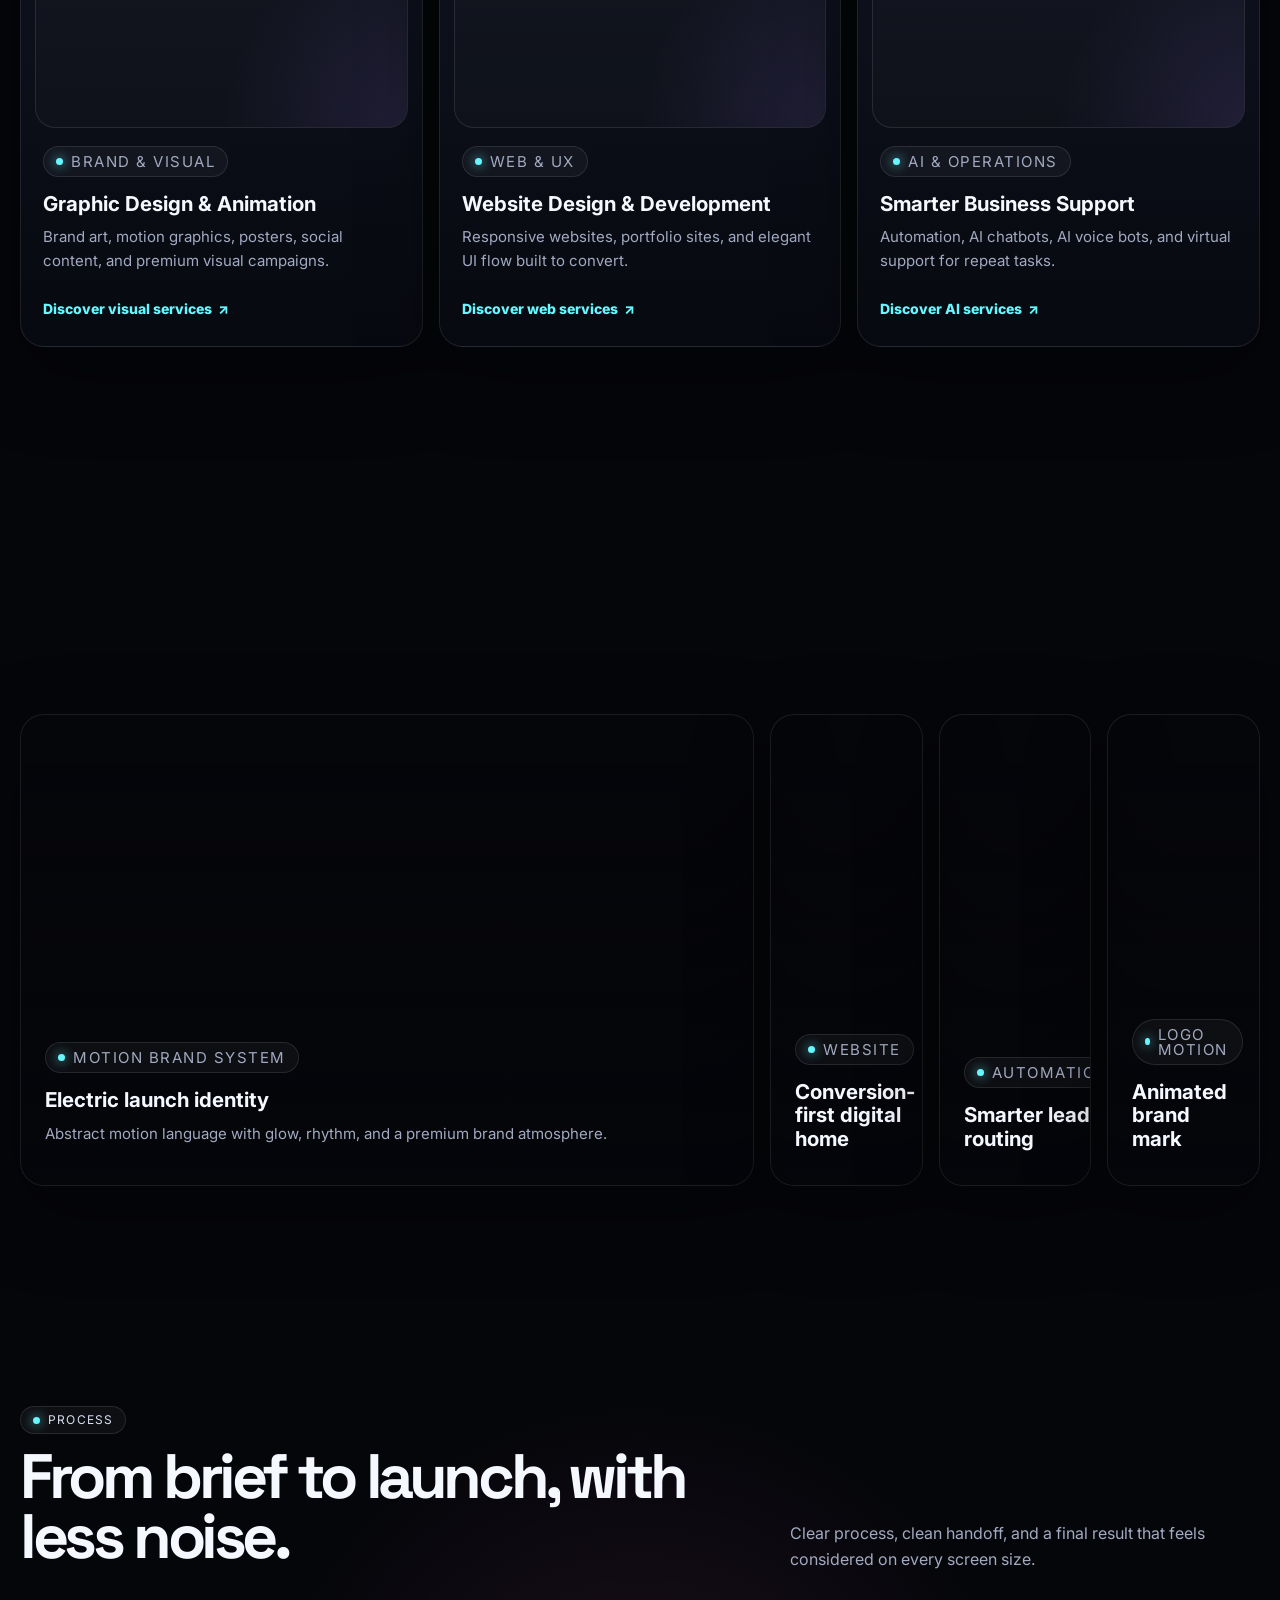
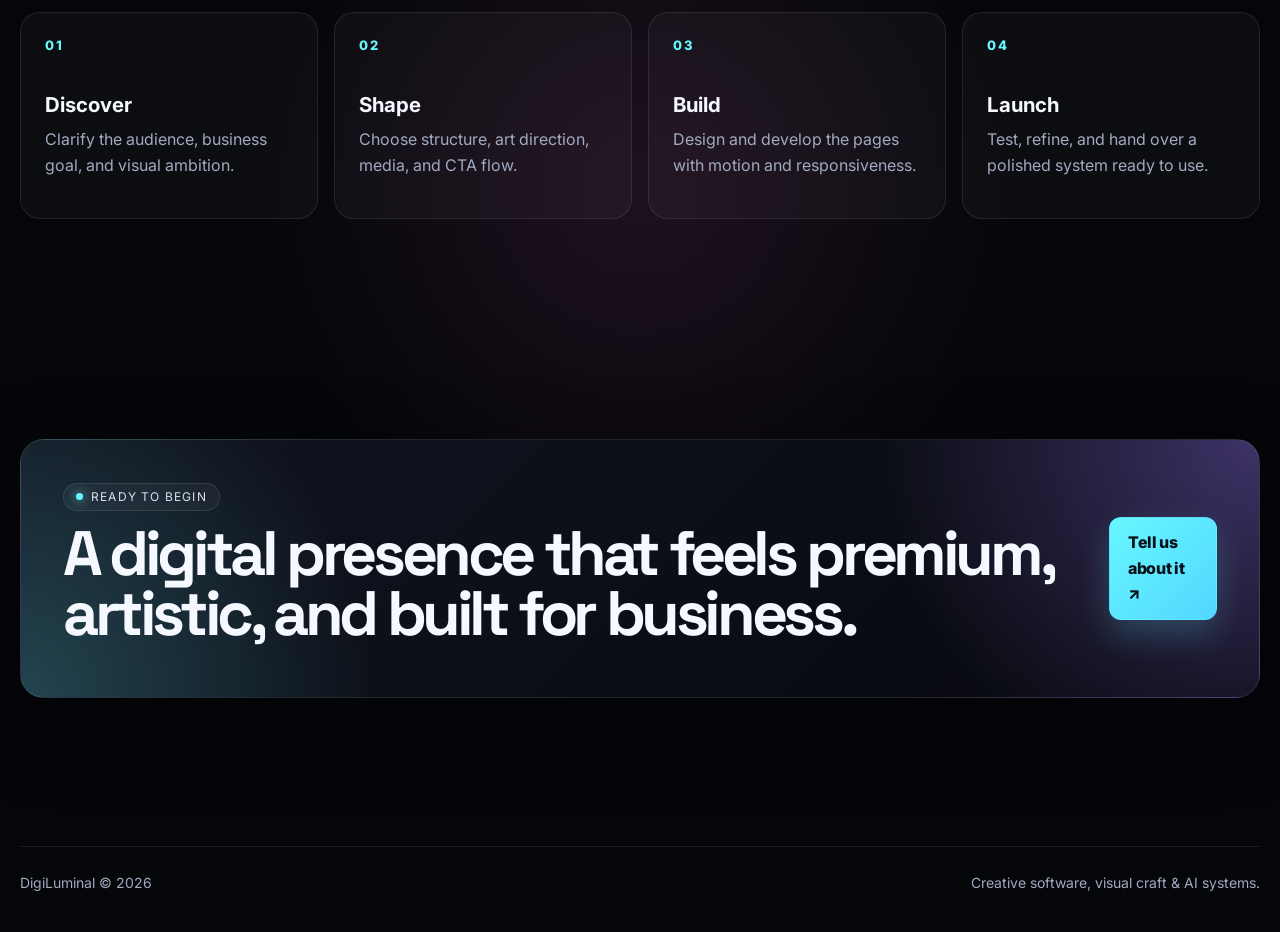
==== commit 0871a4b2: "Upgrade DigiLuminal homepage with stronger motion and premium structure" ====
--- a/DigiLuminal/index.html
+++ b/DigiLuminal/index.html
@@ -13,9 +13,22 @@
     <div class="container">
       <nav class="nav">
         <a class="brand" href="index.html">
-          <span class="mark"><i></i></span>
+          <span class="mini-logo">
+            <svg viewBox="0 0 72 72" aria-hidden="true">
+              <defs>
+                <linearGradient id="g" x1="0" x2="1" y1="0" y2="1">
+                  <stop offset="0%" stop-color="#67f7ff"/>
+                  <stop offset="55%" stop-color="#9b79ff"/>
+                  <stop offset="100%" stop-color="#ff6fcf"/>
+                </linearGradient>
+              </defs>
+              <circle cx="36" cy="36" r="30" fill="url(#g)" class="logo-spin"/>
+              <circle cx="36" cy="36" r="9" fill="#05060a" class="logo-dot"/>
+            </svg>
+          </span>
           <span>DigiLuminal<small>Creative Software & AI Studio</small></span>
         </a>
+        <button class="menu-toggle button-ghost" aria-label="Toggle menu">☰</button>
         <div class="nav-links">
           <a class="active" href="index.html">Home</a>
           <a href="services.html">Services</a>
@@ -31,7 +44,7 @@
     <section class="hero">
       <div class="hero-media">
         <video autoplay muted loop playsinline poster="https://images.unsplash.com/photo-1516321318423-f06f85e504b3?auto=format&fit=crop&w=1800&q=80">
-          <source src="https://freestockfootagearchive.com/wp-content/uploads/2021/11/Abstract-Effect-Soft-Aura-Smooth-Loop.mp4" type="video/mp4">
+          <source src="https://cdn.coverr.co/videos/coverr-abstract-neon-waves-1561147107238?download=1080p" type="video/mp4">
         </video>
       </div>
       <div class="hero-overlay"></div>
@@ -45,17 +58,17 @@
         </div>
 
         <div class="grid-3" style="margin-top:34px;">
-          <div class="card glass-panel reveal"><p class="label">Brand & Motion</p><h3>Graphic Design & Animation</h3><p>Visual identity, motion graphics, and digital art direction.</p></div>
-          <div class="card glass-panel reveal"><p class="label">Web & Systems</p><h3>Website Design</h3><p>Responsive websites with a strong hierarchy and clear CTA flow.</p></div>
-          <div class="card glass-panel reveal"><p class="label">AI & Operations</p><h3>Automation & Support</h3><p>Chatbots, voice bots, virtual assistance, and workflow systems.</p></div>
+          <article class="service-card reveal"><span class="badge">Brand & Motion</span><h3>Graphic Design & Animation</h3><p>Visual identity, motion graphics, and editorial art direction.</p></article>
+          <article class="service-card reveal"><span class="badge">Web & Systems</span><h3>Website Design</h3><p>Responsive websites with strong hierarchy and a clear CTA flow.</p></article>
+          <article class="service-card reveal"><span class="badge">AI & Operations</span><h3>Automation & Support</h3><p>Chatbots, voice bots, virtual assistance, and workflow systems.</p></article>
         </div>
       </div>
     </section>
 
     <div class="ticker">
       <div class="ticker-inner">
-        <span>Graphic Design</span><span>✦</span><span>Motion & Animation</span><span>✦</span><span>Website Design</span><span>✦</span><span>AI Integration</span><span>✦</span><span>Virtual Assistance</span><span>✦</span><span>Voice Bots</span><span>✦</span>
-        <span>Graphic Design</span><span>✦</span><span>Motion & Animation</span><span>✦</span><span>Website Design</span><span>✦</span><span>AI Integration</span><span>✦</span><span>Virtual Assistance</span><span>✦</span><span>Voice Bots</span><span>✦</span>
+        <span>Graphic Design</span><span>✦</span><span>Logo Motion</span><span>✦</span><span>Website Design</span><span>✦</span><span>AI Integration</span><span>✦</span><span>Virtual Assistance</span><span>✦</span><span>Voice Bots</span><span>✦</span>
+        <span>Graphic Design</span><span>✦</span><span>Logo Motion</span><span>✦</span><span>Website Design</span><span>✦</span><span>AI Integration</span><span>✦</span><span>Virtual Assistance</span><span>✦</span><span>Voice Bots</span><span>✦</span>
       </div>
     </div>
 
@@ -64,13 +77,13 @@
         <div class="section-head reveal">
           <div>
             <p class="label">What we create</p>
-            <h2>Three disciplines.<br>One premium outcome.</h2>
+            <h2>Three disciplines. One premium outcome.</h2>
           </div>
-          <p>Keep the offer clear and elevated. The homepage should explain the brand in seconds and push visitors into the right next page.</p>
+          <p>Keep the offer simple and direct so the site feels clean, premium, and easy to buy.</p>
         </div>
 
         <div class="grid-3">
-          <article class="card service-card reveal">
+          <article class="service-card reveal">
             <div class="video-frame">
               <img class="card-image" src="https://images.unsplash.com/photo-1558655146-9f40138edfeb?auto=format&fit=crop&w=1200&q=80" alt="Abstract creative artwork and design composition">
               <div class="video-overlay"></div>
@@ -78,27 +91,27 @@
             <div class="card-copy">
               <p class="label">Brand & Visual</p>
               <h3>Graphic Design & Animation</h3>
-              <p>Brand art, motion graphics, posters, social content, and visual campaigns with a premium finish.</p>
+              <p>Brand art, motion graphics, posters, social content, and premium visual campaigns.</p>
               <a class="link" href="services.html#visual">Discover visual services</a>
             </div>
           </article>
 
-          <article class="card service-card reveal">
+          <article class="service-card reveal">
             <div class="video-frame">
               <video autoplay muted loop playsinline poster="https://images.unsplash.com/photo-1498050108023-c5249f4df085?auto=format&fit=crop&w=1200&q=80">
-                <source src="https://freestockfootagearchive.com/wp-content/uploads/2021/11/Infinite-Kaleidoscope-Abstract-Effect-Loop.mp4" type="video/mp4">
+                <source src="https://cdn.coverr.co/videos/coverr-code-on-a-screen-1563414035850?download=1080p" type="video/mp4">
               </video>
               <div class="video-overlay"></div>
             </div>
             <div class="card-copy">
-              <p class="label">Web & Systems</p>
+              <p class="label">Web & UX</p>
               <h3>Website Design & Development</h3>
-              <p>Responsive pages, portfolio sites, and clean UI flow designed to keep attention and drive contact.</p>
+              <p>Responsive websites, portfolio sites, and elegant UI flow built to convert.</p>
               <a class="link" href="services.html#web">Discover web services</a>
             </div>
           </article>
 
-          <article class="card service-card reveal">
+          <article class="service-card reveal">
             <div class="video-frame">
               <img class="card-image" src="https://images.unsplash.com/photo-1550751827-4bd374c3f58b?auto=format&fit=crop&w=1200&q=80" alt="AI and automation concept visual">
               <div class="video-overlay"></div>
@@ -106,7 +119,7 @@
             <div class="card-copy">
               <p class="label">AI & Operations</p>
               <h3>Smarter Business Support</h3>
-              <p>Automation, AI chatbots, AI voice bots, and virtual support that removes repetitive work.</p>
+              <p>Automation, AI chatbots, AI voice bots, and virtual support for repeat tasks.</p>
               <a class="link" href="services.html#ai">Discover AI services</a>
             </div>
           </article>
@@ -125,16 +138,17 @@
         </div>
 
         <div class="work-grid">
-          <article class="card case large reveal">
+          <article class="case large reveal">
             <div class="case-copy">
               <p class="label">Motion brand system</p>
               <h3>Electric launch identity</h3>
-              <p>Created an abstract visual system with movement, glow, and high contrast for a brand that needed instant attention.</p>
+              <p>Abstract motion language with glow, rhythm, and a premium brand atmosphere.</p>
             </div>
           </article>
           <div class="grid-3">
-            <article class="card case reveal"><div class="case-copy"><p class="label">Website</p><h3>Conversion-first digital home</h3></div></article>
-            <article class="card case reveal"><div class="case-copy"><p class="label">Automation</p><h3>Smarter lead routing</h3></div></article>
+            <article class="case reveal"><div class="case-copy"><p class="label">Website</p><h3>Conversion-first digital home</h3></div></article>
+            <article class="case reveal"><div class="case-copy"><p class="label">Automation</p><h3>Smarter lead routing</h3></div></article>
+            <article class="case reveal"><div class="case-copy"><p class="label">Logo motion</p><h3>Animated brand mark</h3></div></article>
           </div>
         </div>
       </div>
@@ -145,9 +159,9 @@
         <div class="section-head reveal">
           <div>
             <p class="label">Process</p>
-            <h2>From brief to launch,<br>with less noise.</h2>
+            <h2>From brief to launch, with less noise.</h2>
           </div>
-          <p>Simple process, clean handoff, and a final result that feels considered on every screen size.</p>
+          <p>Clear process, clean handoff, and a final result that feels considered on every screen size.</p>
         </div>
         <div class="process">
           <article class="step reveal"><h3>Discover</h3><p>Clarify the audience, business goal, and visual ambition.</p></article>
@@ -174,7 +188,7 @@
   <footer class="footer">
     <div class="container footer-inner">
       <span>DigiLuminal © <span data-year></span></span>
-      <span>Motion footage from free stock archives and open web assets.</span>
+      <span>Creative software, visual craft & AI systems.</span>
     </div>
   </footer>
 </body>
--- a/DigiLuminal/assets/css/style.css
+++ b/DigiLuminal/assets/css/style.css
@@ -1,627 +1,54 @@
 @import url('https://fonts.googleapis.com/css2?family=Space+Grotesk:wght@400;500;600;700;800&family=Inter:wght@400;500;600;700;800&display=swap');
 
-:root {
-  --bg: #05060a;
-  --panel: rgba(13, 16, 23, 0.82);
-  --panel-strong: rgba(15, 19, 33, 0.97);
-  --text: #f7f8ff;
-  --muted: #9fa7bf;
-  --cyan: #67f7ff;
-  --violet: #9b79ff;
-  --pink: #ff6fcf;
-  --line: rgba(255,255,255,.10);
-  --shadow: 0 26px 80px rgba(0,0,0,.42);
-  --radius: 24px;
+:root{
+  --bg:#05060a; --panel:rgba(15,18,28,.84); --panel2:rgba(19,24,37,.92);
+  --text:#f6f8ff; --muted:#a2aac1; --cyan:#67f7ff; --violet:#9b79ff; --pink:#ff6fcf;
+  --line:rgba(255,255,255,.09); --shadow:0 26px 80px rgba(0,0,0,.42); --radius:24px;
 }
-
-* { box-sizing: border-box; }
-html { scroll-behavior: smooth; }
-body {
-  margin: 0;
-  color: var(--text);
-  background:
-    radial-gradient(circle at 14% 8%, rgba(103,247,255,.16), transparent 24rem),
-    radial-gradient(circle at 82% 16%, rgba(155,121,255,.16), transparent 28rem),
-    radial-gradient(circle at 52% 82%, rgba(255,111,207,.10), transparent 24rem),
-    var(--bg);
-  font: 16px/1.6 'Inter', system-ui, -apple-system, BlinkMacSystemFont, sans-serif;
-  overflow-x: hidden;
-}
-body::before {
-  content: '';
-  position: fixed;
-  inset: 0;
-  pointer-events: none;
-  background-image:
-    linear-gradient(rgba(255,255,255,.045) 1px, transparent 1px),
-    linear-gradient(90deg, rgba(255,255,255,.045) 1px, transparent 1px);
-  background-size: 52px 52px;
-  mask-image: linear-gradient(#000, transparent 78%);
-  opacity: .16;
-}
-body::after {
-  content: '';
-  position: fixed;
-  inset: 0;
-  pointer-events: none;
-  background: radial-gradient(circle at 50% 50%, transparent 40%, rgba(0,0,0,.28) 100%);
-}
-
-a { color: inherit; text-decoration: none; }
-img, video, canvas { display: block; max-width: 100%; }
-button, input, select, textarea { font: inherit; }
-
-.container {
-  width: min(1220px, calc(100% - 32px));
-  margin-inline: auto;
-}
-
-.topbar {
-  position: sticky;
-  top: 0;
-  z-index: 1200;
-  padding: 14px 0;
-  background: linear-gradient(var(--bg), rgba(5,6,10,.72) 65%, transparent);
-  backdrop-filter: blur(10px);
-}
-.nav {
-  position: relative;
-  display: flex;
-  align-items: center;
-  justify-content: space-between;
-  gap: 16px;
-  padding: 12px 14px;
-  border-radius: 18px;
-  border: 1px solid var(--line);
-  background: rgba(14,17,24,.76);
-  box-shadow: var(--shadow);
-  backdrop-filter: blur(18px);
-}
-.brand {
-  display: flex;
-  align-items: center;
-  gap: 12px;
-  font-weight: 800;
-  letter-spacing: -.04em;
-}
-.brand small {
-  display: block;
-  color: var(--muted);
-  font: 11px/1.2 'Inter', sans-serif;
-  letter-spacing: .06em;
-  margin-top: 3px;
-  text-transform: uppercase;
-}
-.mark {
-  width: 36px;
-  height: 36px;
-  border-radius: 12px;
-  display: grid;
-  place-items: center;
-  background: linear-gradient(140deg, rgba(103,247,255,.95), rgba(155,121,255,.95));
-  box-shadow: 0 0 28px rgba(103,247,255,.35);
-}
-.mark i {
-  width: 12px;
-  height: 12px;
-  border-radius: 50%;
-  background: #070910;
-  display: block;
-}
-.nav-links {
-  display: flex;
-  align-items: center;
-  gap: 26px;
-  color: #d7dcee;
-  font-size: 14px;
-}
-.nav-links a:hover,
-.nav-links a.active { color: var(--cyan); }
-.menu-toggle { display: none; }
-
-.button,
-.button-ghost {
-  display: inline-flex;
-  align-items: center;
-  justify-content: center;
-  gap: 8px;
-  padding: 12px 18px;
-  border-radius: 12px;
-  border: 1px solid transparent;
-  font-weight: 800;
-  letter-spacing: -.02em;
-  transition: transform .2s ease, box-shadow .2s ease, border-color .2s ease, background .2s ease;
-  cursor: pointer;
-}
-.button:hover,
-.button-ghost:hover { transform: translateY(-2px); }
-.button.primary {
-  color: #051019;
-  background: linear-gradient(135deg, var(--cyan), #52d6ff);
-  box-shadow: 0 14px 32px rgba(103,247,255,.20);
-}
-.button.secondary,
-.button-ghost {
-  color: #f4f6ff;
-  border-color: var(--line);
-  background: rgba(255,255,255,.04);
-}
-.button.secondary:hover,
-.button-ghost:hover { border-color: rgba(103,247,255,.42); }
-
-.hero {
-  position: relative;
-  min-height: 100svh;
-  display: grid;
-  align-items: center;
-  overflow: clip;
-}
-.hero-media {
-  position: absolute;
-  inset: 0;
-  z-index: -3;
-  background: #06070f;
-}
-.hero-media video,
-.hero-media img {
-  width: 100%;
-  height: 100%;
-  object-fit: cover;
-  filter: saturate(1.16) contrast(1.05) brightness(.78);
-}
-.hero-media::after {
-  content: '';
-  position: absolute;
-  inset: 0;
-  background:
-    linear-gradient(90deg, rgba(6,7,16,.98) 0%, rgba(6,7,16,.78) 28%, rgba(6,7,16,.18) 58%, rgba(6,7,16,.88) 100%),
-    radial-gradient(circle at 18% 14%, rgba(103,247,255,.12), transparent 18rem),
-    radial-gradient(circle at 80% 16%, rgba(155,121,255,.14), transparent 20rem),
-    radial-gradient(circle at 50% 88%, rgba(255,111,207,.08), transparent 24rem);
-}
-.hero-canvas {
-  position: absolute;
-  inset: 0;
-  z-index: -2;
-  pointer-events: none;
-  opacity: .92;
-}
-.hero-overlay {
-  position: absolute;
-  inset: 0;
-  z-index: -1;
-  background: linear-gradient(180deg, rgba(5,6,10,.10), rgba(5,6,10,.26) 52%, rgba(5,6,10,.84));
-}
-.hero-copy {
-  max-width: 740px;
-  padding: 88px 0 72px;
-}
-.page-hero {
-  padding: 88px 0 28px;
-}
-.eyebrow,
-.label,
-.mini-label,
-.tag {
-  display: inline-flex;
-  align-items: center;
-  gap: 8px;
-  border: 1px solid rgba(255,255,255,.10);
-  background: rgba(255,255,255,.04);
-  color: #d9def0;
-  border-radius: 999px;
-  padding: 7px 12px;
-  font: 12px/1 'Inter', sans-serif;
-  letter-spacing: .10em;
-  text-transform: uppercase;
-}
-.eyebrow::before,
-.label::before,
-.mini-label::before,
-.tag::before {
-  content: '';
-  width: 7px;
-  height: 7px;
-  border-radius: 50%;
-  background: var(--cyan);
-  box-shadow: 0 0 12px var(--cyan);
-}
-
-h1,h2,h3,p { margin-top: 0; }
-h1,
-h2,
-.display {
-  font-family: 'Space Grotesk', system-ui, sans-serif;
-  letter-spacing: -.07em;
-}
-h1 { font-size: clamp(3.3rem, 8vw, 7rem); line-height: .9; margin: 22px 0 24px; }
-h2 { font-size: clamp(2.2rem, 4.9vw, 4.4rem); line-height: .96; margin-bottom: 12px; }
-h3 { font-size: 1.28rem; line-height: 1.15; margin-bottom: 10px; }
-.accent {
-  background: linear-gradient(95deg, var(--cyan), var(--violet), var(--pink));
-  -webkit-background-clip: text;
-  background-clip: text;
-  color: transparent;
-}
-.lead {
-  max-width: 670px;
-  color: #d5daea;
-  font-size: clamp(1rem, 1.35vw, 1.18rem);
-  line-height: 1.78;
-}
-.actions,
-.hero-actions,
-.page-actions {
-  display: flex;
-  flex-wrap: wrap;
-  gap: 12px;
-  margin-top: 28px;
-}
-
-.section { padding: 110px 0; position: relative; }
-.section-head {
-  display: flex;
-  justify-content: space-between;
-  gap: 24px;
-  align-items: end;
-  margin-bottom: 34px;
-}
-.section-head > p { max-width: 470px; color: var(--muted); margin-bottom: 6px; }
-.label,
-.mini-label,
-.tag {
-  color: var(--cyan);
-  background: rgba(103,247,255,.06);
-}
-
-.ticker,
-.marquee-strip {
-  overflow: hidden;
-  border-top: 1px solid var(--line);
-  border-bottom: 1px solid var(--line);
-  background: rgba(255,255,255,.02);
-}
-.ticker-inner,
-.marquee-track {
-  width: max-content;
-  display: flex;
-  gap: 24px;
-  padding: 14px 0;
-  animation: ticker 26s linear infinite;
-  color: #c4cadf;
-  font: 12px 'Inter', sans-serif;
-  letter-spacing: .12em;
-  text-transform: uppercase;
-}
-@keyframes ticker { to { transform: translateX(-50%); } }
-
-.grid-3,
-.work-grid,
-.details-grid,
-.process,
-.stat-row,
-.portfolio-grid,
-.contact-grid,
-.feature-grid { display: grid; gap: 16px; }
-.grid-3 { grid-template-columns: repeat(3, minmax(0, 1fr)); }
-.feature-grid { grid-template-columns: repeat(2, minmax(0, 1fr)); }
-
-.card,
-.service-card,
-.case,
-.detail-card,
-.stat,
-.form,
-.cta-band,
-.glass-panel,
-.project {
-  border: 1px solid var(--line);
-  border-radius: var(--radius);
-  background: linear-gradient(180deg, rgba(19,23,38,.88), rgba(9,11,18,.84));
-  box-shadow: var(--shadow);
-}
-.service-card {
-  padding: 14px;
-  transition: transform .25s ease, border-color .25s ease, box-shadow .25s ease;
-  overflow: hidden;
-}
-.service-card:hover,
-.project:hover,
-.case:hover,
-.detail-card:hover,
-.stat:hover {
-  transform: translateY(-7px);
-  border-color: rgba(103,247,255,.52);
-  box-shadow: 0 28px 84px rgba(0,0,0,.45);
-}
-.card-image {
-  width: 100%;
-  height: 232px;
-  object-fit: cover;
-  border-radius: 18px;
-  background: linear-gradient(135deg, rgba(103,247,255,.12), rgba(155,121,255,.12));
-}
-.card-copy { padding: 18px 8px 10px; }
-.card-copy p,
-.case-copy p,
-.detail-copy p,
-.stat p,
-.form p,
-.content-muted,
-.project-copy p { color: var(--muted); font-size: 15px; }
-.link {
-  display: inline-flex;
-  align-items: center;
-  gap: 6px;
-  color: var(--cyan);
-  font-size: 14px;
-  font-weight: 800;
-  margin-top: 10px;
-}
-.link::after { content: '↗'; }
-
-.video-frame {
-  position: relative;
-  overflow: hidden;
-  border-radius: 20px;
-  border: 1px solid var(--line);
-  min-height: 320px;
-  background: rgba(255,255,255,.03);
-}
-.video-frame video,
-.video-frame img {
-  width: 100%;
-  height: 100%;
-  object-fit: cover;
-}
-.video-overlay {
-  position: absolute;
-  inset: 0;
-  background:
-    linear-gradient(180deg, rgba(5,6,10,.10), rgba(5,6,10,.22)),
-    radial-gradient(circle at top left, rgba(103,247,255,.14), transparent 34%),
-    radial-gradient(circle at bottom right, rgba(155,121,255,.16), transparent 38%);
-  pointer-events: none;
-}
-
-.work-grid { grid-template-columns: 1.25fr .75fr; align-items: start; }
-.case {
-  min-height: 310px;
-  position: relative;
-  overflow: hidden;
-  display: flex;
-  align-items: end;
-  background: center/cover;
-  transition: transform .25s ease, filter .25s ease, border-color .25s ease;
-}
-.case::after,
-.project::after,
-.service-detail .detail-visual::after {
-  content: '';
-  position: absolute;
-  inset: 0;
-  background: linear-gradient(180deg, transparent 10%, rgba(5,6,10,.92) 100%);
-}
-.case-copy,
-.project-copy,
-.detail-copy {
-  position: relative;
-  z-index: 1;
-  padding: 24px;
-}
-.case.large { min-height: 472px; }
-.case:nth-child(1) { background-image: url('https://images.unsplash.com/photo-1634017839464-5c339ebe3cb4?auto=format&fit=crop&w=1600&q=85'); }
-.case:nth-child(2) { background-image: url('https://images.unsplash.com/photo-1558655146-9f40138edfeb?auto=format&fit=crop&w=1200&q=85'); }
-.case:nth-child(3) { background-image: url('https://images.unsplash.com/photo-1550751827-4bd374c3f58b?auto=format&fit=crop&w=1200&q=85'); }
-.case:hover { transform: translateY(-8px) scale(1.01); }
-.case:hover::after,
-.project:hover::after { background: linear-gradient(180deg, transparent 4%, rgba(5,6,10,.80) 100%); }
-
-.process { grid-template-columns: repeat(4, minmax(0, 1fr)); counter-reset: step; }
-.step {
-  padding: 24px;
-  border-radius: 20px;
-  border: 1px solid var(--line);
-  background: rgba(255,255,255,.03);
-  color: var(--muted);
-}
-.step::before {
-  counter-increment: step;
-  content: '0' counter(step);
-  display: block;
-  color: var(--cyan);
-  font: 13px 'Inter', sans-serif;
-  font-weight: 800;
-  letter-spacing: .12em;
-  margin-bottom: 40px;
-}
-.step h3 { color: var(--text); }
-
-.cta-band {
-  padding: 42px;
-  display: flex;
-  justify-content: space-between;
-  align-items: center;
-  gap: 28px;
-  background:
-    radial-gradient(circle at 100% 0, rgba(155,121,255,.36), transparent 30%),
-    radial-gradient(circle at 0 100%, rgba(103,247,255,.22), transparent 30%),
-    linear-gradient(180deg, rgba(19,23,38,.88), rgba(9,11,18,.84));
-}
-
-.page-layout { padding: 86px 0 36px; }
-
-.details-grid { grid-template-columns: repeat(2, minmax(0, 1fr)); }
-.detail-card { padding: 14px; overflow: hidden; }
-.detail-visual { min-height: 280px; overflow: hidden; }
-.detail-card:nth-child(1) .detail-visual { background: url('https://images.unsplash.com/photo-1523712999610-f77fbcfc3843?auto=format&fit=crop&w=1600&q=85') center/cover; }
-.detail-card:nth-child(2) .detail-visual { background: url('https://images.unsplash.com/photo-1498050108023-c5249f4df085?auto=format&fit=crop&w=1600&q=85') center/cover; }
-.detail-card:nth-child(3) .detail-visual { background: url('https://images.unsplash.com/photo-1552664730-d307ca884978?auto=format&fit=crop&w=1600&q=85') center/cover; }
-.detail-card:nth-child(4) .detail-visual { background: url('https://images.unsplash.com/photo-1516321318423-f06f85e504b3?auto=format&fit=crop&w=1600&q=85') center/cover; }
-.detail-card:nth-child(5) .detail-visual { background: url('https://images.unsplash.com/photo-1520607162513-77705c0f0d4a?auto=format&fit=crop&w=1600&q=85') center/cover; }
-.detail-card:nth-child(6) .detail-visual { background: url('https://images.unsplash.com/photo-1516321497487-e288fb19713f?auto=format&fit=crop&w=1600&q=85') center/cover; }
-.detail-card:nth-child(7) .detail-visual { background: url('https://images.unsplash.com/photo-1550751827-4bd374c3f58b?auto=format&fit=crop&w=1600&q=85') center/cover; }
-
-.stat-row { grid-template-columns: repeat(4, minmax(0, 1fr)); }
-.stat { padding: 22px; }
-.stat strong { display: block; font-size: 1.6rem; font-family: 'Space Grotesk', sans-serif; }
-
-.portfolio-grid { grid-template-columns: repeat(12, minmax(0, 1fr)); }
-.project {
-  position: relative;
-  overflow: hidden;
-  min-height: 280px;
-  transition: transform .28s ease, border-color .28s ease, box-shadow .28s ease;
-}
-.project-media {
-  position: absolute;
-  inset: 0;
-  width: 100%;
-  height: 100%;
-  object-fit: cover;
-  transform: scale(1.01);
-  transition: transform .5s ease, filter .5s ease;
-}
-.project:hover .project-media { transform: scale(1.08); filter: saturate(1.12) contrast(1.05); }
-.project:hover .project-copy { transform: translateY(-2px); }
-.project-copy {
-  position: relative;
-  z-index: 1;
-  margin-top: auto;
-  padding: 24px;
-}
-.project-copy .stats {
-  display: flex;
-  gap: 10px;
-  flex-wrap: wrap;
-  margin-top: 16px;
-}
-.mini-pill {
-  font-size: 12px;
-  padding: 7px 10px;
-  border-radius: 999px;
-  border: 1px solid rgba(255,255,255,.10);
-  background: rgba(255,255,255,.06);
-  color: #edf0ff;
-}
-.project.wide { grid-column: span 7; min-height: 430px; }
-.project.tall { grid-column: span 5; min-height: 430px; }
-.project.small { grid-column: span 4; }
-.project.medium { grid-column: span 8; }
-.project:nth-child(1) .project-media { object-position: center; }
-.project:nth-child(2) .project-media { object-position: center; }
-.project:nth-child(3) .project-media { object-position: center; }
-.project:nth-child(4) .project-media { object-position: center; }
-.project:nth-child(5) .project-media { object-position: center; }
-
-.contact-grid { grid-template-columns: 1fr .95fr; }
-.form, .glass-panel { padding: 26px; }
-.field {
-  display: grid;
-  gap: 8px;
-  margin-bottom: 16px;
-}
-.field label { color: #d6dcf0; font-size: 14px; }
-.field input,
-.field select,
-.field textarea {
-  width: 100%;
-  padding: 14px 16px;
-  border-radius: 14px;
-  border: 1px solid rgba(255,255,255,.09);
-  background: rgba(255,255,255,.04);
-  color: #fff;
-  outline: none;
-}
-.field input:focus,
-.field select:focus,
-.field textarea:focus {
-  border-color: rgba(103,247,255,.55);
-  box-shadow: 0 0 0 3px rgba(103,247,255,.08);
-}
-.form-status { min-height: 1.2rem; margin-top: 10px; }
-
-.reveal {
-  opacity: 0;
-  transform: translateY(26px) scale(.98);
-}
-.reveal.visible { opacity: 1; transform: translateY(0) scale(1); transition: opacity .7s ease, transform .7s ease; }
-
-.footer { padding: 32px 0 44px; color: var(--muted); }
-.footer-inner {
-  display: flex;
-  justify-content: space-between;
-  gap: 12px;
-  flex-wrap: wrap;
-  padding-top: 18px;
-  border-top: 1px solid var(--line);
-}
-
-.cursor-orb {
-  position: fixed;
-  top: 0;
-  left: 0;
-  width: 110px;
-  height: 110px;
-  border-radius: 50%;
-  pointer-events: none;
-  z-index: 2000;
-  background: radial-gradient(circle, rgba(103,247,255,.14), rgba(155,121,255,.06) 40%, transparent 70%);
-  filter: blur(2px);
-  mix-blend-mode: screen;
-  opacity: .75;
-}
-
-@media (max-width: 1024px) {
-  .grid-3,
-  .feature-grid,
-  .process,
-  .stat-row,
-  .details-grid,
-  .contact-grid {
-    grid-template-columns: repeat(2, minmax(0, 1fr));
-  }
-  .work-grid { grid-template-columns: 1fr; }
-  .project.wide,
-  .project.tall,
-  .project.small,
-  .project.medium { grid-column: span 12; }
-  .portfolio-grid { grid-template-columns: repeat(6, minmax(0, 1fr)); }
-}
-@media (max-width: 768px) {
-  .nav { flex-wrap: wrap; }
-  .nav-links {
-    width: 100%;
-    justify-content: space-between;
-    gap: 14px;
-    overflow-x: auto;
-    padding-top: 6px;
-  }
-  .menu-toggle { display: none; }
-  .section-head,
-  .cta-band,
-  .contact-grid,
-  .hero-copy { display: block; }
-  .grid-3,
-  .feature-grid,
-  .process,
-  .stat-row,
-  .details-grid,
-  .portfolio-grid { grid-template-columns: 1fr; }
-  .project.wide,
-  .project.tall,
-  .project.small,
-  .project.medium { grid-column: span 1; }
-  .service-card,
-  .case,
-  .project,
-  .detail-card { min-height: unset; }
-  .hero-copy { padding: 76px 0 52px; }
-  h1 { font-size: clamp(2.8rem, 14vw, 4.4rem); }
-  .cta-band { padding: 24px; }
-}
-@media (prefers-reduced-motion: reduce) {
-  html { scroll-behavior: auto; }
-  *, *::before, *::after { animation: none !important; transition: none !important; }
-  .reveal { opacity: 1; transform: none; }
-}
+*{box-sizing:border-box} html{scroll-behavior:smooth} body{margin:0;color:var(--text);font:16px/1.6 'Inter',system-ui,sans-serif;background:radial-gradient(circle at 15% 8%,rgba(103,247,255,.15),transparent 24rem),radial-gradient(circle at 80% 16%,rgba(155,121,255,.14),transparent 28rem),radial-gradient(circle at 50% 82%,rgba(255,111,207,.10),transparent 24rem),var(--bg);overflow-x:hidden}
+body::before{content:'';position:fixed;inset:0;pointer-events:none;background-image:linear-gradient(rgba(255,255,255,.05) 1px,transparent 1px),linear-gradient(90deg,rgba(255,255,255,.05) 1px,transparent 1px);background-size:52px 52px;mask-image:linear-gradient(#000,transparent 78%);opacity:.16}
+a{color:inherit;text-decoration:none} img,video,canvas{display:block;max-width:100%} button,input,select,textarea{font:inherit}
+.container{width:min(1240px,calc(100% - 32px));margin-inline:auto}
+.topbar{position:sticky;top:0;z-index:1200;padding:14px 0;background:linear-gradient(var(--bg),rgba(5,6,10,.72) 66%,transparent);backdrop-filter:blur(10px)}
+.nav{display:flex;align-items:center;justify-content:space-between;gap:16px;padding:12px 14px;border-radius:18px;border:1px solid var(--line);background:rgba(14,17,24,.78);box-shadow:var(--shadow);backdrop-filter:blur(18px)}
+.brand{display:flex;align-items:center;gap:12px;font-weight:800;letter-spacing:-.04em}
+.brand small{display:block;color:var(--muted);font:11px/1.2 'Inter',sans-serif;letter-spacing:.06em;margin-top:3px;text-transform:uppercase}
+.mark{width:38px;height:38px;border-radius:14px;display:grid;place-items:center;background:linear-gradient(140deg,rgba(103,247,255,.95),rgba(155,121,255,.95));box-shadow:0 0 28px rgba(103,247,255,.35);position:relative;overflow:hidden}
+.mark i{width:14px;height:14px;border-radius:50%;background:#070910;display:block;position:relative;z-index:1}
+.mark::after{content:'';position:absolute;inset:-30%;border:1px solid rgba(255,255,255,.3);border-radius:50%;animation:spin 8s linear infinite}
+@keyframes spin{to{transform:rotate(360deg)}}
+.nav-links{display:flex;align-items:center;gap:26px;color:#d7dcee;font-size:14px}.nav-links a:hover,.nav-links a.active{color:var(--cyan)} .menu-toggle{display:none}
+.button,.button-ghost{display:inline-flex;align-items:center;justify-content:center;gap:8px;padding:12px 18px;border-radius:12px;border:1px solid transparent;font-weight:800;letter-spacing:-.02em;transition:transform .2s ease,box-shadow .2s ease,border-color .2s ease,background .2s ease;cursor:pointer}.button:hover,.button-ghost:hover{transform:translateY(-2px)}
+.button.primary{color:#051019;background:linear-gradient(135deg,var(--cyan),#52d6ff);box-shadow:0 14px 32px rgba(103,247,255,.20)}.button.secondary,.button-ghost{color:#f4f6ff;border-color:var(--line);background:rgba(255,255,255,.04)}.button.secondary:hover,.button-ghost:hover{border-color:rgba(103,247,255,.42)}
+.hero{position:relative;min-height:100svh;display:grid;align-items:center;overflow:clip}.hero-media{position:absolute;inset:0;z-index:-3;background:#06070f}.hero-media video,.hero-media img{width:100%;height:100%;object-fit:cover;filter:saturate(1.16) contrast(1.05) brightness(.78)}
+.hero-media::after{content:'';position:absolute;inset:0;background:linear-gradient(90deg,rgba(6,7,16,.98) 0%,rgba(6,7,16,.78) 28%,rgba(6,7,16,.18) 58%,rgba(6,7,16,.88) 100%),radial-gradient(circle at 18% 14%,rgba(103,247,255,.12),transparent 18rem),radial-gradient(circle at 80% 16%,rgba(155,121,255,.14),transparent 20rem),radial-gradient(circle at 50% 88%,rgba(255,111,207,.08),transparent 24rem)}
+.hero-canvas{position:absolute;inset:0;z-index:-2;pointer-events:none;opacity:.9}.hero-overlay{position:absolute;inset:0;z-index:-1;background:linear-gradient(180deg,rgba(5,6,10,.10),rgba(5,6,10,.24) 52%,rgba(5,6,10,.84))}
+.hero-copy{max-width:760px;padding:88px 0 72px}.eyebrow,.label,.mini-label,.badge{display:inline-flex;align-items:center;gap:8px;border:1px solid rgba(255,255,255,.10);background:rgba(255,255,255,.04);color:#d9def0;border-radius:999px;padding:7px 12px;font:12px/1 'Inter',sans-serif;letter-spacing:.10em;text-transform:uppercase}.eyebrow::before,.label::before,.mini-label::before,.badge::before{content:'';width:7px;height:7px;border-radius:50%;background:var(--cyan);box-shadow:0 0 12px var(--cyan)}
+h1,h2,h3,p{margin-top:0} h1,h2,.display{font-family:'Space Grotesk',system-ui,sans-serif;letter-spacing:-.07em} h1{font-size:clamp(3.3rem,8vw,7rem);line-height:.9;margin:22px 0 24px} h2{font-size:clamp(2.2rem,4.9vw,4.4rem);line-height:.96;margin-bottom:12px} h3{font-size:1.28rem;line-height:1.15;margin-bottom:10px}
+.accent{background:linear-gradient(95deg,var(--cyan),var(--violet),var(--pink));-webkit-background-clip:text;background-clip:text;color:transparent}.lead{max-width:700px;color:#d5daea;font-size:clamp(1rem,1.35vw,1.18rem);line-height:1.78}.hero-actions,.actions{display:flex;flex-wrap:wrap;gap:12px;margin-top:28px}
+.section{padding:110px 0;position:relative}.section-head{display:flex;justify-content:space-between;gap:24px;align-items:end;margin-bottom:34px}.section-head>p{max-width:470px;color:var(--muted);margin-bottom:6px}
+.ticker,.marquee-strip{overflow:hidden;border-top:1px solid var(--line);border-bottom:1px solid var(--line);background:rgba(255,255,255,.02)}.ticker-inner,.marquee-track{width:max-content;display:flex;gap:24px;padding:14px 0;animation:ticker 18s linear infinite;color:#c4cadf;font:12px 'Inter',sans-serif;letter-spacing:.12em;text-transform:uppercase;will-change:transform}@keyframes ticker{to{transform:translateX(-50%)}}
+.grid-3,.work-grid,.details-grid,.process,.contact-grid,.stat-row{display:grid;gap:16px}.grid-3{grid-template-columns:repeat(3,minmax(0,1fr))}
+.card,.service-card,.case,.detail-card,.stat,.form,.cta-band,.glass-panel{border:1px solid var(--line);border-radius:var(--radius);background:linear-gradient(180deg,rgba(19,23,38,.88),rgba(9,11,18,.84));box-shadow:var(--shadow)}
+.service-card{padding:14px;transition:transform .25s ease,border-color .25s ease,box-shadow .25s ease;overflow:hidden;position:relative;transform-style:preserve-3d}.service-card:hover{transform:translateY(-7px);border-color:rgba(103,247,255,.52);box-shadow:0 28px 84px rgba(0,0,0,.45)}
+.card-image{width:100%;height:232px;object-fit:cover;border-radius:18px;background:linear-gradient(135deg,rgba(103,247,255,.12),rgba(155,121,255,.12));transition:transform .45s ease,filter .45s ease}.service-card:hover .card-image{transform:scale(1.06);filter:saturate(1.2) brightness(1.04)}
+.card-copy{padding:18px 8px 10px}.card-copy p,.case-copy p,.detail-copy p,.stat p,.form p,.content-muted{color:var(--muted);font-size:15px}.link{display:inline-flex;align-items:center;gap:6px;color:var(--cyan);font-size:14px;font-weight:800;margin-top:10px}.link::after{content:'↗'}
+.video-frame{position:relative;overflow:hidden;border-radius:20px;border:1px solid var(--line);min-height:320px;background:rgba(255,255,255,.03)}.video-frame video,.video-frame img{width:100%;height:100%;object-fit:cover;transition:transform .55s ease,filter .55s ease}.service-card:hover .video-frame video,.service-card:hover .video-frame img,.case:hover .project-media,.project:hover .project-media{transform:scale(1.08);filter:saturate(1.15) contrast(1.03)}
+.video-overlay{position:absolute;inset:0;background:linear-gradient(180deg,rgba(5,6,10,.10),rgba(5,6,10,.22)),radial-gradient(circle at top left,rgba(103,247,255,.14),transparent 34%),radial-gradient(circle at bottom right,rgba(155,121,255,.16),transparent 38%);pointer-events:none}
+.work-grid{grid-template-columns:1.2fr .8fr}.case{min-height:310px;position:relative;overflow:hidden;display:flex;align-items:end;background:center/cover;isolation:isolate;transform-style:preserve-3d;transition:transform .28s ease,border-color .28s ease,box-shadow .28s ease}.case::after,.project::after,.service-detail .detail-visual::after{content:'';position:absolute;inset:0;background:linear-gradient(180deg,transparent 10%,rgba(5,6,10,.92) 100%);pointer-events:none}.case-copy,.project-copy,.detail-copy{position:relative;z-index:1;padding:24px}
+.case.large{min-height:472px}.case:nth-child(1){background-image:url('https://images.unsplash.com/photo-1634017839464-5c339ebe3cb4?auto=format&fit=crop&w=1600&q=85')} .case:nth-child(2){background-image:url('https://images.unsplash.com/photo-1558655146-9f40138edfeb?auto=format&fit=crop&w=1200&q=85')} .case:nth-child(3){background-image:url('https://images.unsplash.com/photo-1550751827-4bd374c3f58b?auto=format&fit=crop&w=1200&q=85')}
+.process{grid-template-columns:repeat(4,minmax(0,1fr));counter-reset:step}.step{padding:24px;border-radius:20px;border:1px solid var(--line);background:rgba(255,255,255,.03);color:var(--muted)}.step::before{counter-increment:step;content:'0' counter(step);display:block;color:var(--cyan);font:13px 'Inter',sans-serif;font-weight:800;letter-spacing:.12em;margin-bottom:40px}.step h3{color:var(--text)}
+.cta-band{padding:42px;display:flex;justify-content:space-between;align-items:center;gap:28px;background:radial-gradient(circle at 100% 0,rgba(155,121,255,.36),transparent 30%),radial-gradient(circle at 0 100%,rgba(103,247,255,.22),transparent 28%),linear-gradient(135deg,#111521,#07080d)}
+.footer{padding:38px 0;color:var(--muted);font-size:14px}.footer-inner{border-top:1px solid var(--line);padding-top:25px;display:flex;justify-content:space-between;gap:20px;flex-wrap:wrap}
+.page-layout{padding-top:18px}.page-hero{padding:100px 0 55px;position:relative}.details-grid{grid-template-columns:repeat(2,minmax(0,1fr))}.detail-card{overflow:hidden;transition:transform .25s ease,border-color .25s ease;position:relative}.detail-card:hover{transform:translateY(-6px);border-color:rgba(103,247,255,.45)}.detail-visual{min-height:260px;background:center/cover;position:relative;overflow:hidden}.detail-copy ul{padding-left:18px;color:#d7dcec}.detail-copy li{margin:8px 0}.stat-row{grid-template-columns:repeat(4,minmax(0,1fr))}.stat{padding:18px;transition:transform .25s ease,border-color .25s ease}.stat:hover{transform:translateY(-4px);border-color:rgba(103,247,255,.42)}.stat strong{display:block;font-size:2rem;color:var(--cyan)}
+.filter-row{display:flex;flex-wrap:wrap;gap:9px;margin-bottom:25px}.filter{padding:8px 12px;background:transparent;border:1px solid var(--line);color:#dce1f3;border-radius:999px;cursor:pointer}.filter.active,.filter:hover{color:#061019;background:var(--cyan);border-color:var(--cyan)}
+.portfolio-grid{display:grid;grid-auto-flow:column;grid-auto-columns:minmax(290px,1fr);gap:16px;overflow-x:auto;scroll-snap-type:x mandatory;padding-bottom:10px;scrollbar-width:thin}.portfolio-grid::-webkit-scrollbar{height:10px}.portfolio-grid::-webkit-scrollbar-thumb{background:rgba(255,255,255,.14);border-radius:999px}
+.project{min-height:380px;position:relative;display:flex;align-items:end;overflow:hidden;background:#0b0d13;border:1px solid var(--line);border-radius:22px;scroll-snap-align:start;transition:transform .25s ease,border-color .25s ease,box-shadow .25s ease;isolation:isolate}.project.wide{min-height:420px}.project.tall{min-height:500px}.project.small{min-height:310px}.project:hover{transform:translateY(-8px);border-color:rgba(103,247,255,.55);box-shadow:0 30px 80px rgba(0,0,0,.5)}
+.project-media{position:absolute;inset:0;width:100%;height:100%;object-fit:cover;transition:transform .6s ease,filter .6s ease;filter:saturate(1.05) brightness(.72)}.project:hover .project-media{filter:saturate(1.18) brightness(.84)}.project-copy .tag{display:inline-flex;align-items:center;gap:8px;padding:8px 12px;border-radius:999px;background:rgba(7,11,18,.55);border:1px solid rgba(255,255,255,.10);color:#d9e0f1;font-size:12px;letter-spacing:.12em;text-transform:uppercase}.project-copy .stats{display:flex;flex-wrap:wrap;gap:8px;margin-top:14px}.mini-pill{padding:7px 11px;border-radius:999px;background:rgba(255,255,255,.05);border:1px solid rgba(255,255,255,.08);font-size:12px;color:#d9def0}
+.form{padding:24px}.field{display:flex;flex-direction:column;gap:8px;margin-bottom:14px}.field label{color:#d6dbed;font-size:14px}.field input,.field select,.field textarea{width:100%;padding:14px 15px;border-radius:14px;border:1px solid rgba(255,255,255,.10);background:rgba(255,255,255,.04);color:#fff;outline:none;transition:border-color .2s ease,box-shadow .2s ease,transform .2s ease}.field input:focus,.field select:focus,.field textarea:focus{border-color:rgba(103,247,255,.55);box-shadow:0 0 0 3px rgba(103,247,255,.08)}
+.reveal{opacity:0;transform:translateY(18px);transition:opacity .7s ease,transform .7s ease}.reveal.visible{opacity:1;transform:translateY(0)}
+.mini-logo{display:inline-flex;align-items:center;gap:10px}.mini-logo svg{width:42px;height:42px;filter:drop-shadow(0 0 14px rgba(103,247,255,.35))}.logo-spin{transform-origin:50% 50%;animation:logoPulse 6s ease-in-out infinite}.logo-dot{animation:dotPulse 2.2s ease-in-out infinite} @keyframes logoPulse{50%{transform:scale(1.06) rotate(8deg)}} @keyframes dotPulse{50%{opacity:.55;transform:scale(.86)}}
+.cursor-orb{position:fixed;left:0;top:0;width:110px;height:110px;border-radius:50%;pointer-events:none;z-index:2000;background:radial-gradient(circle,rgba(103,247,255,.16),rgba(155,121,255,.07),transparent 70%);filter:blur(8px);mix-blend-mode:screen;opacity:.85;transition:transform .1s linear}
+@media (max-width:1080px){.grid-3{grid-template-columns:repeat(2,minmax(0,1fr))}.work-grid,.details-grid,.contact-grid{grid-template-columns:1fr}.process{grid-template-columns:repeat(2,minmax(0,1fr))}.section-head,.cta-band{flex-direction:column;align-items:flex-start}.stat-row{grid-template-columns:repeat(2,minmax(0,1fr))}.portfolio-grid{grid-auto-columns:minmax(280px,80vw)}}
+@media (max-width:760px){.nav{flex-wrap:wrap}.nav-links{display:none;width:100%;order:3;flex-direction:column;align-items:flex-start;gap:14px;padding-top:8px}.nav-links.open{display:flex}.menu-toggle{display:inline-flex}.grid-3,.process,.stat-row{grid-template-columns:1fr}.hero-copy{padding:76px 0 60px} h1{font-size:clamp(3rem,13vw,5rem)} .section{padding:86px 0}.portfolio-grid{grid-auto-columns:86vw}}
+@media (prefers-reduced-motion:reduce){html{scroll-behavior:auto}*,*::before,*::after{animation:none!important;transition:none!important}.reveal{opacity:1;transform:none}.cursor-orb{display:none}}
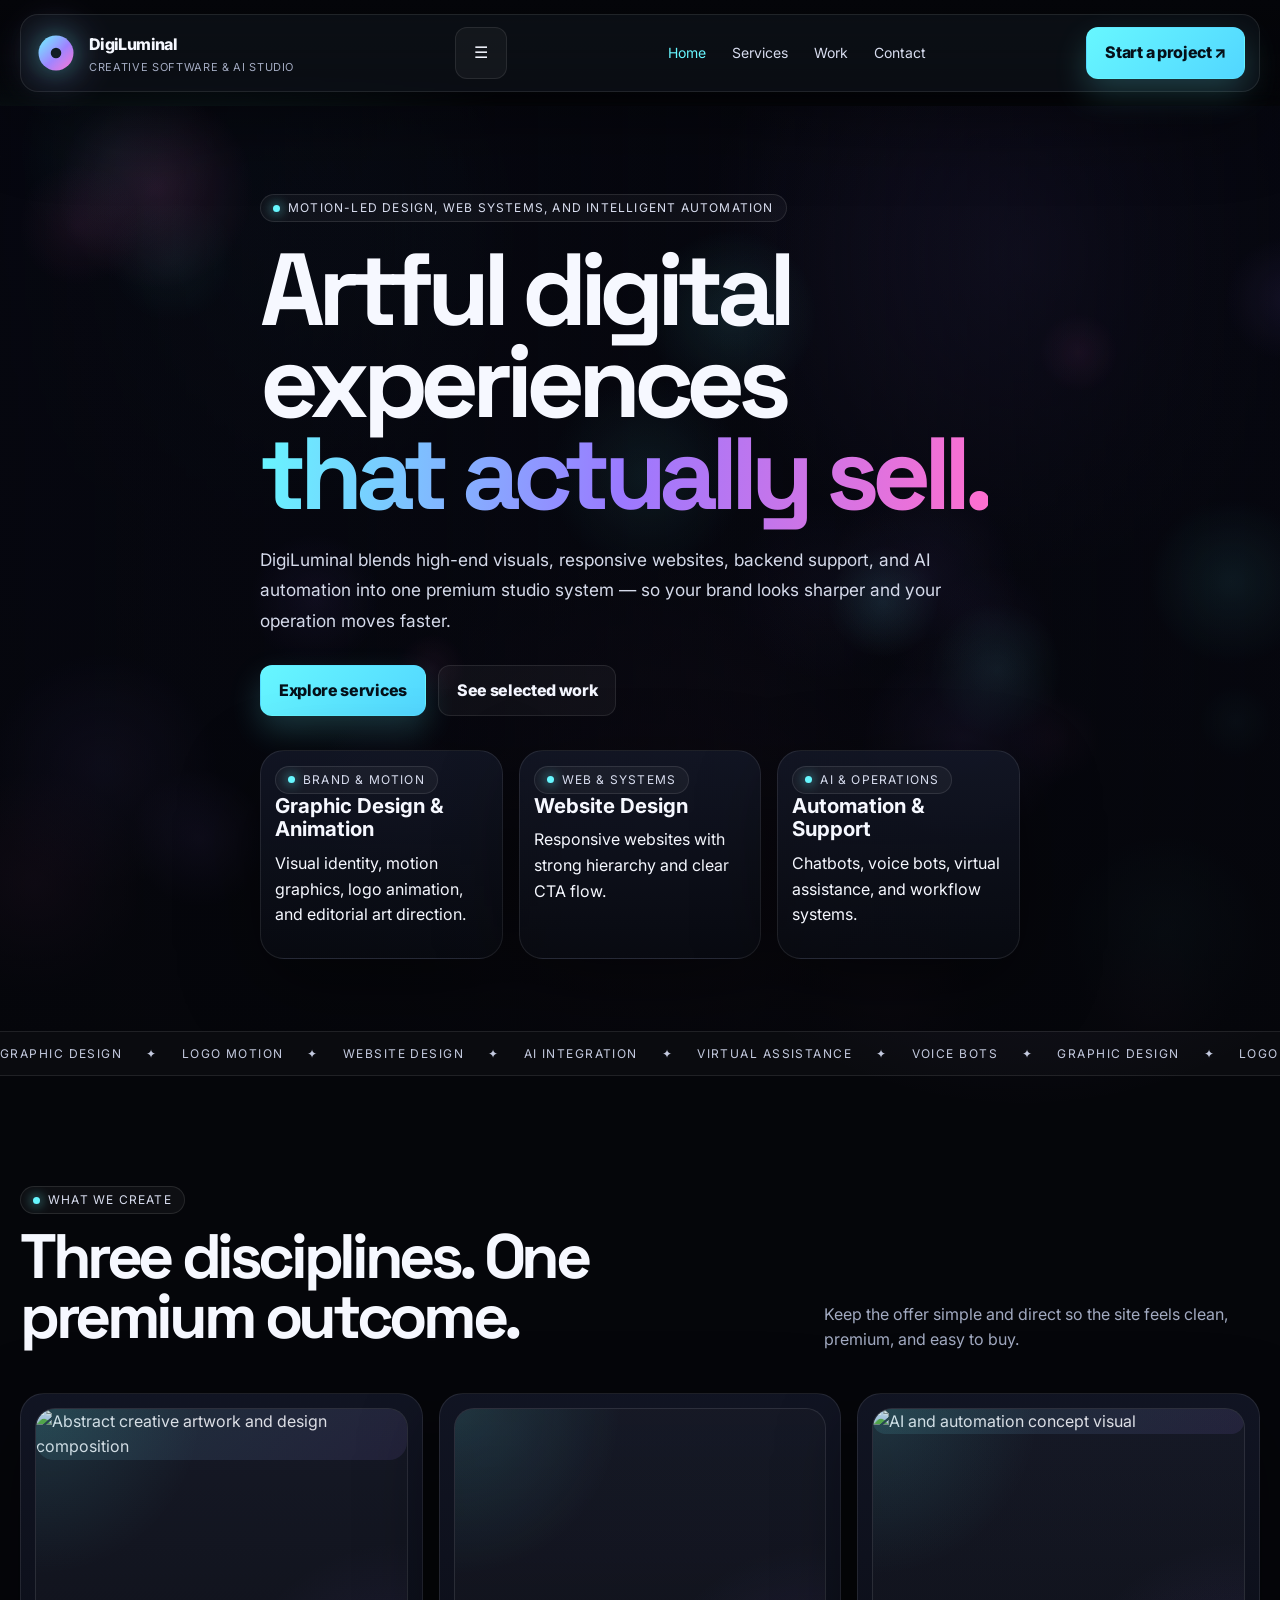
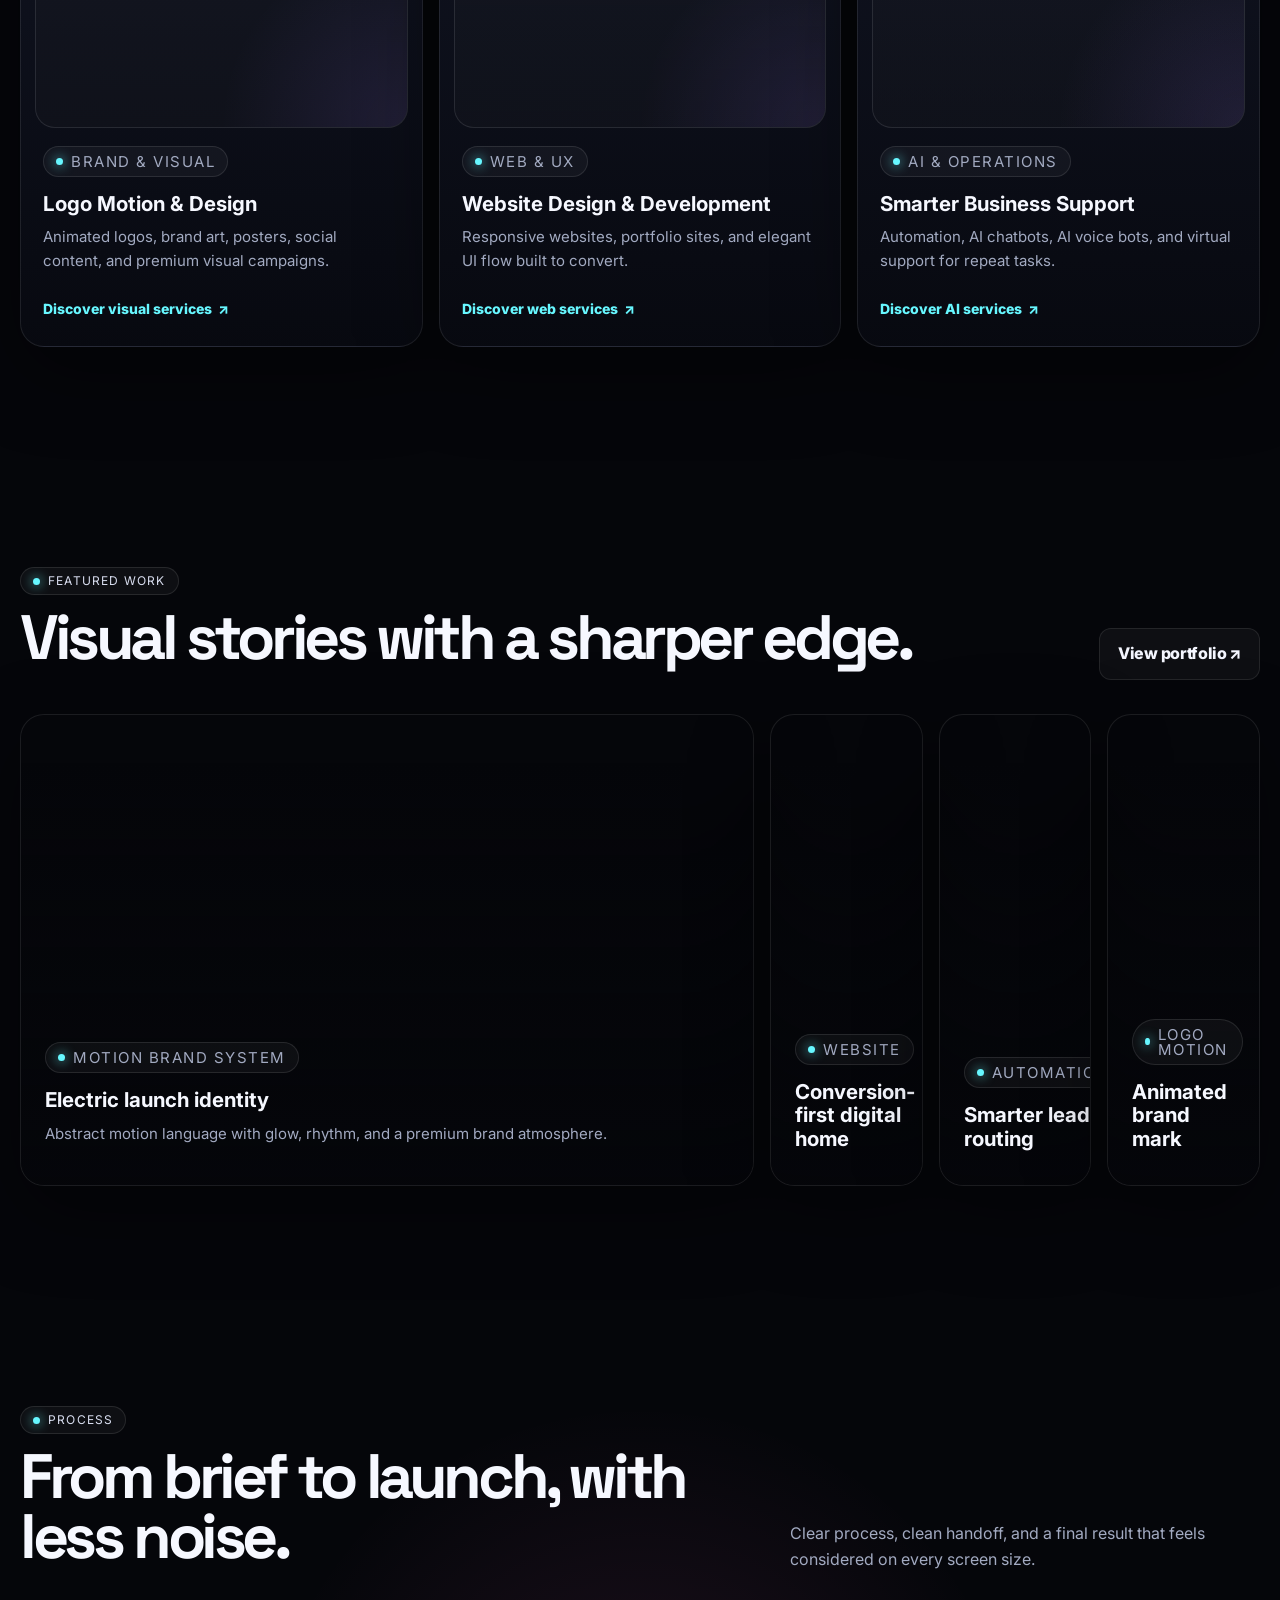
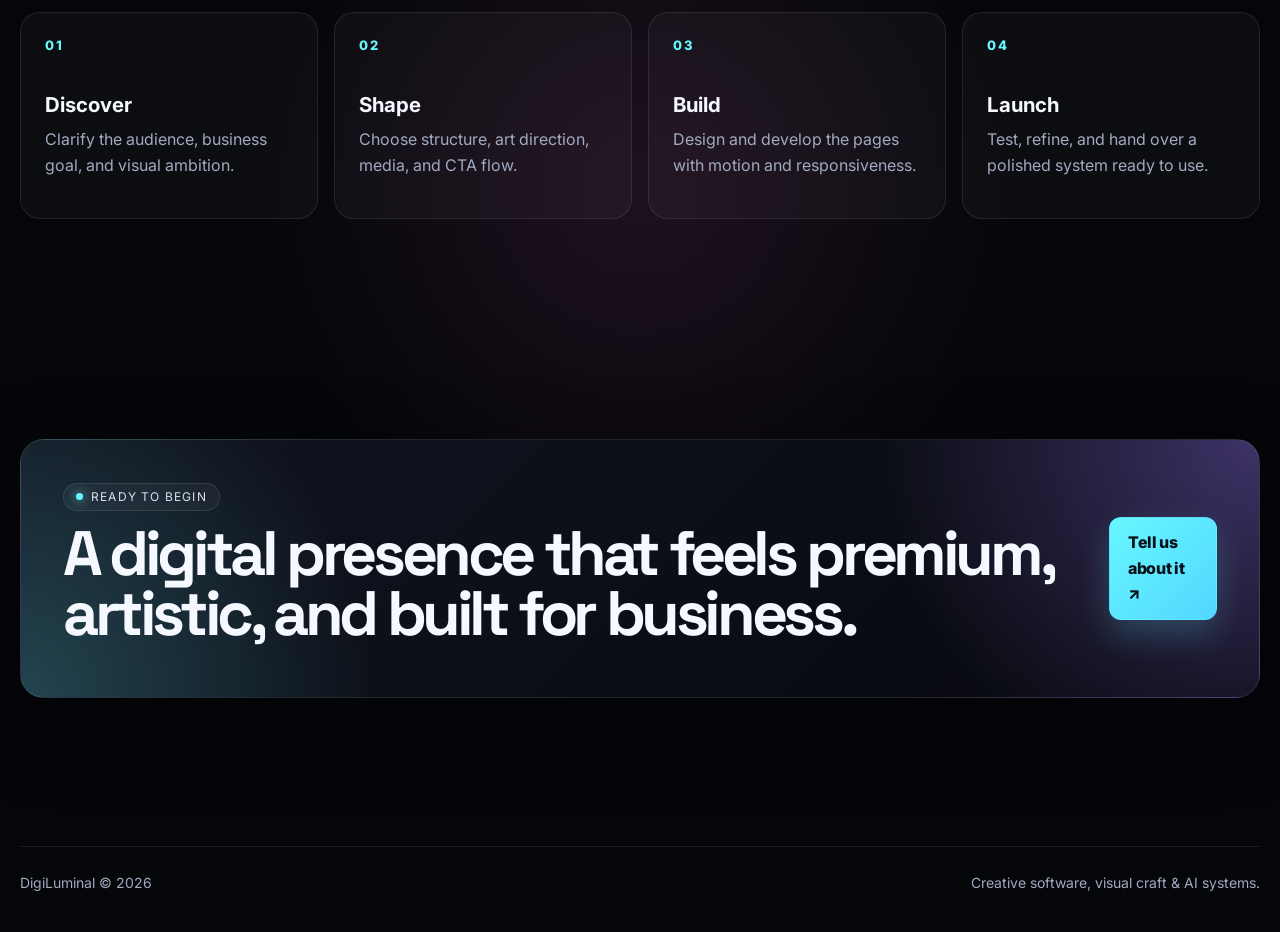
==== commit f0ac62fd: "Refine home page hero cards and motion-led copy" ====
--- a/DigiLuminal/index.html
+++ b/DigiLuminal/index.html
@@ -12,29 +12,9 @@
   <header class="topbar">
     <div class="container">
       <nav class="nav">
-        <a class="brand" href="index.html">
-          <span class="mini-logo">
-            <svg viewBox="0 0 72 72" aria-hidden="true">
-              <defs>
-                <linearGradient id="g" x1="0" x2="1" y1="0" y2="1">
-                  <stop offset="0%" stop-color="#67f7ff"/>
-                  <stop offset="55%" stop-color="#9b79ff"/>
-                  <stop offset="100%" stop-color="#ff6fcf"/>
-                </linearGradient>
-              </defs>
-              <circle cx="36" cy="36" r="30" fill="url(#g)" class="logo-spin"/>
-              <circle cx="36" cy="36" r="9" fill="#05060a" class="logo-dot"/>
-            </svg>
-          </span>
-          <span>DigiLuminal<small>Creative Software & AI Studio</small></span>
-        </a>
+        <a class="brand" href="index.html"><span class="mini-logo"><svg viewBox="0 0 72 72" aria-hidden="true"><defs><linearGradient id="g" x1="0" x2="1" y1="0" y2="1"><stop offset="0%" stop-color="#67f7ff"/><stop offset="55%" stop-color="#9b79ff"/><stop offset="100%" stop-color="#ff6fcf"/></linearGradient></defs><circle cx="36" cy="36" r="30" fill="url(#g)" class="logo-spin"/><circle cx="36" cy="36" r="9" fill="#05060a" class="logo-dot"/></svg></span><span>DigiLuminal<small>Creative Software & AI Studio</small></span></a>
         <button class="menu-toggle button-ghost" aria-label="Toggle menu">☰</button>
-        <div class="nav-links">
-          <a class="active" href="index.html">Home</a>
-          <a href="services.html">Services</a>
-          <a href="work.html">Work</a>
-          <a href="contact.html">Contact</a>
-        </div>
+        <div class="nav-links"><a class="active" href="index.html">Home</a><a href="services.html">Services</a><a href="work.html">Work</a><a href="contact.html">Contact</a></div>
         <a class="button primary" href="contact.html">Start a project ↗</a>
       </nav>
     </div>
@@ -43,23 +23,17 @@
   <main>
     <section class="hero">
       <div class="hero-media">
-        <video autoplay muted loop playsinline poster="https://images.unsplash.com/photo-1516321318423-f06f85e504b3?auto=format&fit=crop&w=1800&q=80">
-          <source src="https://cdn.coverr.co/videos/coverr-abstract-neon-waves-1561147107238?download=1080p" type="video/mp4">
-        </video>
+        <video autoplay muted loop playsinline poster="https://images.unsplash.com/photo-1516321318423-f06f85e504b3?auto=format&fit=crop&w=1800&q=80"><source src="https://cdn.coverr.co/videos/coverr-abstract-neon-waves-1561147107238?download=1080p" type="video/mp4"></video>
       </div>
       <div class="hero-overlay"></div>
       <div class="container hero-copy reveal">
         <span class="eyebrow">Motion-led design, web systems, and intelligent automation</span>
         <h1>Artful digital experiences<br><span class="accent">that actually sell.</span></h1>
         <p class="lead">DigiLuminal blends high-end visuals, responsive websites, backend support, and AI automation into one premium studio system — so your brand looks sharper and your operation moves faster.</p>
-        <div class="hero-actions">
-          <a class="button primary" href="services.html">Explore services</a>
-          <a class="button secondary" href="work.html">See selected work</a>
-        </div>
-
+        <div class="hero-actions"><a class="button primary" href="services.html">Explore services</a><a class="button secondary" href="work.html">See selected work</a></div>
         <div class="grid-3" style="margin-top:34px;">
-          <article class="service-card reveal"><span class="badge">Brand & Motion</span><h3>Graphic Design & Animation</h3><p>Visual identity, motion graphics, and editorial art direction.</p></article>
-          <article class="service-card reveal"><span class="badge">Web & Systems</span><h3>Website Design</h3><p>Responsive websites with strong hierarchy and a clear CTA flow.</p></article>
+          <article class="service-card reveal"><span class="badge">Brand & Motion</span><h3>Graphic Design & Animation</h3><p>Visual identity, motion graphics, logo animation, and editorial art direction.</p></article>
+          <article class="service-card reveal"><span class="badge">Web & Systems</span><h3>Website Design</h3><p>Responsive websites with strong hierarchy and clear CTA flow.</p></article>
           <article class="service-card reveal"><span class="badge">AI & Operations</span><h3>Automation & Support</h3><p>Chatbots, voice bots, virtual assistance, and workflow systems.</p></article>
         </div>
       </div>
@@ -74,77 +48,20 @@
 
     <section class="section">
       <div class="container">
-        <div class="section-head reveal">
-          <div>
-            <p class="label">What we create</p>
-            <h2>Three disciplines. One premium outcome.</h2>
-          </div>
-          <p>Keep the offer simple and direct so the site feels clean, premium, and easy to buy.</p>
-        </div>
-
+        <div class="section-head reveal"><div><p class="label">What we create</p><h2>Three disciplines. One premium outcome.</h2></div><p>Keep the offer simple and direct so the site feels clean, premium, and easy to buy.</p></div>
         <div class="grid-3">
-          <article class="service-card reveal">
-            <div class="video-frame">
-              <img class="card-image" src="https://images.unsplash.com/photo-1558655146-9f40138edfeb?auto=format&fit=crop&w=1200&q=80" alt="Abstract creative artwork and design composition">
-              <div class="video-overlay"></div>
-            </div>
-            <div class="card-copy">
-              <p class="label">Brand & Visual</p>
-              <h3>Graphic Design & Animation</h3>
-              <p>Brand art, motion graphics, posters, social content, and premium visual campaigns.</p>
-              <a class="link" href="services.html#visual">Discover visual services</a>
-            </div>
-          </article>
-
-          <article class="service-card reveal">
-            <div class="video-frame">
-              <video autoplay muted loop playsinline poster="https://images.unsplash.com/photo-1498050108023-c5249f4df085?auto=format&fit=crop&w=1200&q=80">
-                <source src="https://cdn.coverr.co/videos/coverr-code-on-a-screen-1563414035850?download=1080p" type="video/mp4">
-              </video>
-              <div class="video-overlay"></div>
-            </div>
-            <div class="card-copy">
-              <p class="label">Web & UX</p>
-              <h3>Website Design & Development</h3>
-              <p>Responsive websites, portfolio sites, and elegant UI flow built to convert.</p>
-              <a class="link" href="services.html#web">Discover web services</a>
-            </div>
-          </article>
-
-          <article class="service-card reveal">
-            <div class="video-frame">
-              <img class="card-image" src="https://images.unsplash.com/photo-1550751827-4bd374c3f58b?auto=format&fit=crop&w=1200&q=80" alt="AI and automation concept visual">
-              <div class="video-overlay"></div>
-            </div>
-            <div class="card-copy">
-              <p class="label">AI & Operations</p>
-              <h3>Smarter Business Support</h3>
-              <p>Automation, AI chatbots, AI voice bots, and virtual support for repeat tasks.</p>
-              <a class="link" href="services.html#ai">Discover AI services</a>
-            </div>
-          </article>
+          <article class="service-card reveal"><div class="video-frame"><img class="card-image" src="https://images.unsplash.com/photo-1558655146-9f40138edfeb?auto=format&fit=crop&w=1200&q=80" alt="Abstract creative artwork and design composition"><div class="video-overlay"></div></div><div class="card-copy"><p class="label">Brand & Visual</p><h3>Logo Motion & Design</h3><p>Animated logos, brand art, posters, social content, and premium visual campaigns.</p><a class="link" href="services.html#visual">Discover visual services</a></div></article>
+          <article class="service-card reveal"><div class="video-frame"><video autoplay muted loop playsinline poster="https://images.unsplash.com/photo-1498050108023-c5249f4df085?auto=format&fit=crop&w=1200&q=80"><source src="https://cdn.coverr.co/videos/coverr-code-on-a-screen-1563414035850?download=1080p" type="video/mp4"></video><div class="video-overlay"></div></div><div class="card-copy"><p class="label">Web & UX</p><h3>Website Design & Development</h3><p>Responsive websites, portfolio sites, and elegant UI flow built to convert.</p><a class="link" href="services.html#web">Discover web services</a></div></article>
+          <article class="service-card reveal"><div class="video-frame"><img class="card-image" src="https://images.unsplash.com/photo-1550751827-4bd374c3f58b?auto=format&fit=crop&w=1200&q=80" alt="AI and automation concept visual"><div class="video-overlay"></div></div><div class="card-copy"><p class="label">AI & Operations</p><h3>Smarter Business Support</h3><p>Automation, AI chatbots, AI voice bots, and virtual support for repeat tasks.</p><a class="link" href="services.html#ai">Discover AI services</a></div></article>
         </div>
       </div>
     </section>
 
     <section class="section">
       <div class="container">
-        <div class="section-head reveal">
-          <div>
-            <p class="label">Featured work</p>
-            <h2>Visual stories with a sharper edge.</h2>
-          </div>
-          <a class="button secondary" href="work.html">View portfolio ↗</a>
-        </div>
-
+        <div class="section-head reveal"><div><p class="label">Featured work</p><h2>Visual stories with a sharper edge.</h2></div><a class="button secondary" href="work.html">View portfolio ↗</a></div>
         <div class="work-grid">
-          <article class="case large reveal">
-            <div class="case-copy">
-              <p class="label">Motion brand system</p>
-              <h3>Electric launch identity</h3>
-              <p>Abstract motion language with glow, rhythm, and a premium brand atmosphere.</p>
-            </div>
-          </article>
+          <article class="case large reveal"><div class="case-copy"><p class="label">Motion brand system</p><h3>Electric launch identity</h3><p>Abstract motion language with glow, rhythm, and a premium brand atmosphere.</p></div></article>
           <div class="grid-3">
             <article class="case reveal"><div class="case-copy"><p class="label">Website</p><h3>Conversion-first digital home</h3></div></article>
             <article class="case reveal"><div class="case-copy"><p class="label">Automation</p><h3>Smarter lead routing</h3></div></article>
@@ -156,40 +73,16 @@
 
     <section class="section">
       <div class="container">
-        <div class="section-head reveal">
-          <div>
-            <p class="label">Process</p>
-            <h2>From brief to launch, with less noise.</h2>
-          </div>
-          <p>Clear process, clean handoff, and a final result that feels considered on every screen size.</p>
-        </div>
-        <div class="process">
-          <article class="step reveal"><h3>Discover</h3><p>Clarify the audience, business goal, and visual ambition.</p></article>
-          <article class="step reveal"><h3>Shape</h3><p>Choose structure, art direction, media, and CTA flow.</p></article>
-          <article class="step reveal"><h3>Build</h3><p>Design and develop the pages with motion and responsiveness.</p></article>
-          <article class="step reveal"><h3>Launch</h3><p>Test, refine, and hand over a polished system ready to use.</p></article>
-        </div>
+        <div class="section-head reveal"><div><p class="label">Process</p><h2>From brief to launch, with less noise.</h2></div><p>Clear process, clean handoff, and a final result that feels considered on every screen size.</p></div>
+        <div class="process"><article class="step reveal"><h3>Discover</h3><p>Clarify the audience, business goal, and visual ambition.</p></article><article class="step reveal"><h3>Shape</h3><p>Choose structure, art direction, media, and CTA flow.</p></article><article class="step reveal"><h3>Build</h3><p>Design and develop the pages with motion and responsiveness.</p></article><article class="step reveal"><h3>Launch</h3><p>Test, refine, and hand over a polished system ready to use.</p></article></div>
       </div>
     </section>
 
     <section class="section">
-      <div class="container">
-        <div class="cta-band reveal">
-          <div>
-            <p class="label">Ready to begin</p>
-            <h2>A digital presence that feels premium, artistic, and built for business.</h2>
-          </div>
-          <a class="button primary" href="contact.html">Tell us about it ↗</a>
-        </div>
-      </div>
+      <div class="container"><div class="cta-band reveal"><div><p class="label">Ready to begin</p><h2>A digital presence that feels premium, artistic, and built for business.</h2></div><a class="button primary" href="contact.html">Tell us about it ↗</a></div></div>
     </section>
   </main>
 
-  <footer class="footer">
-    <div class="container footer-inner">
-      <span>DigiLuminal © <span data-year></span></span>
-      <span>Creative software, visual craft & AI systems.</span>
-    </div>
-  </footer>
+  <footer class="footer"><div class="container footer-inner"><span>DigiLuminal © <span data-year></span></span><span>Creative software, visual craft & AI systems.</span></div></footer>
 </body>
 </html>
